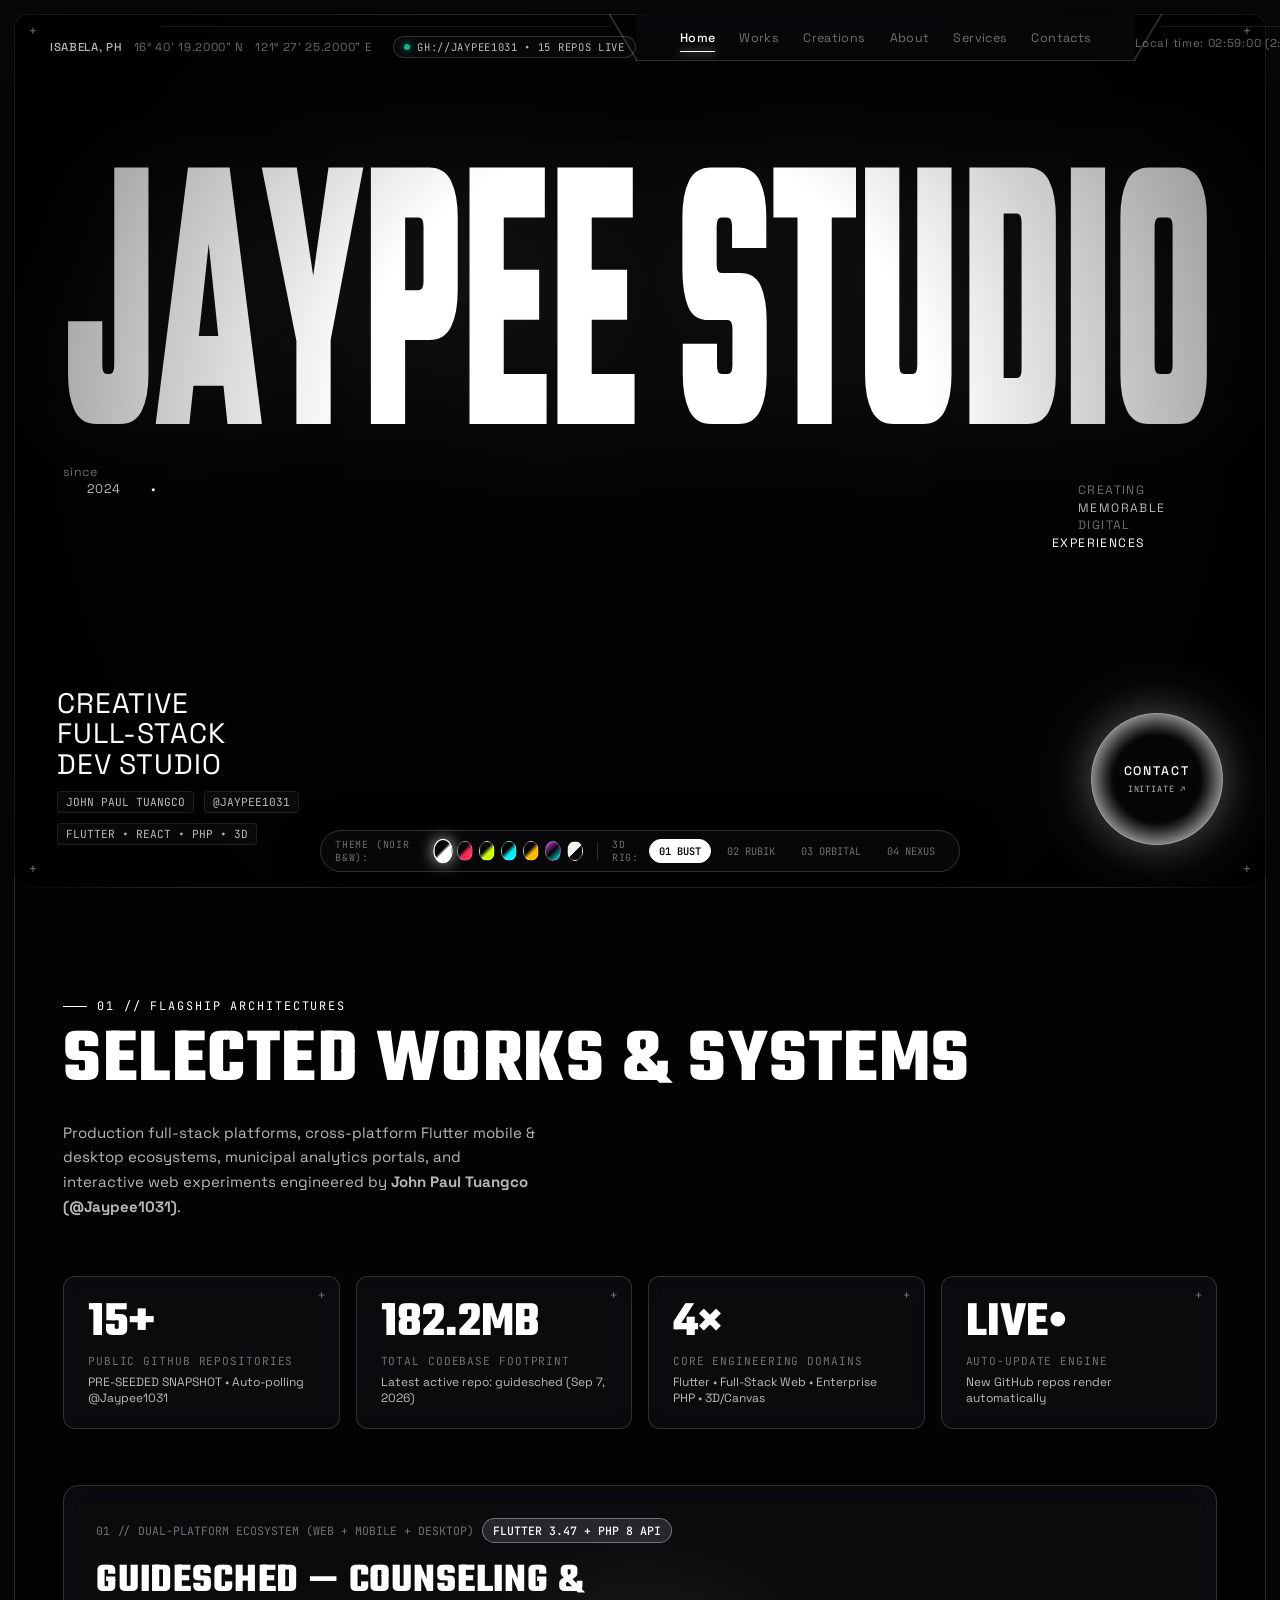
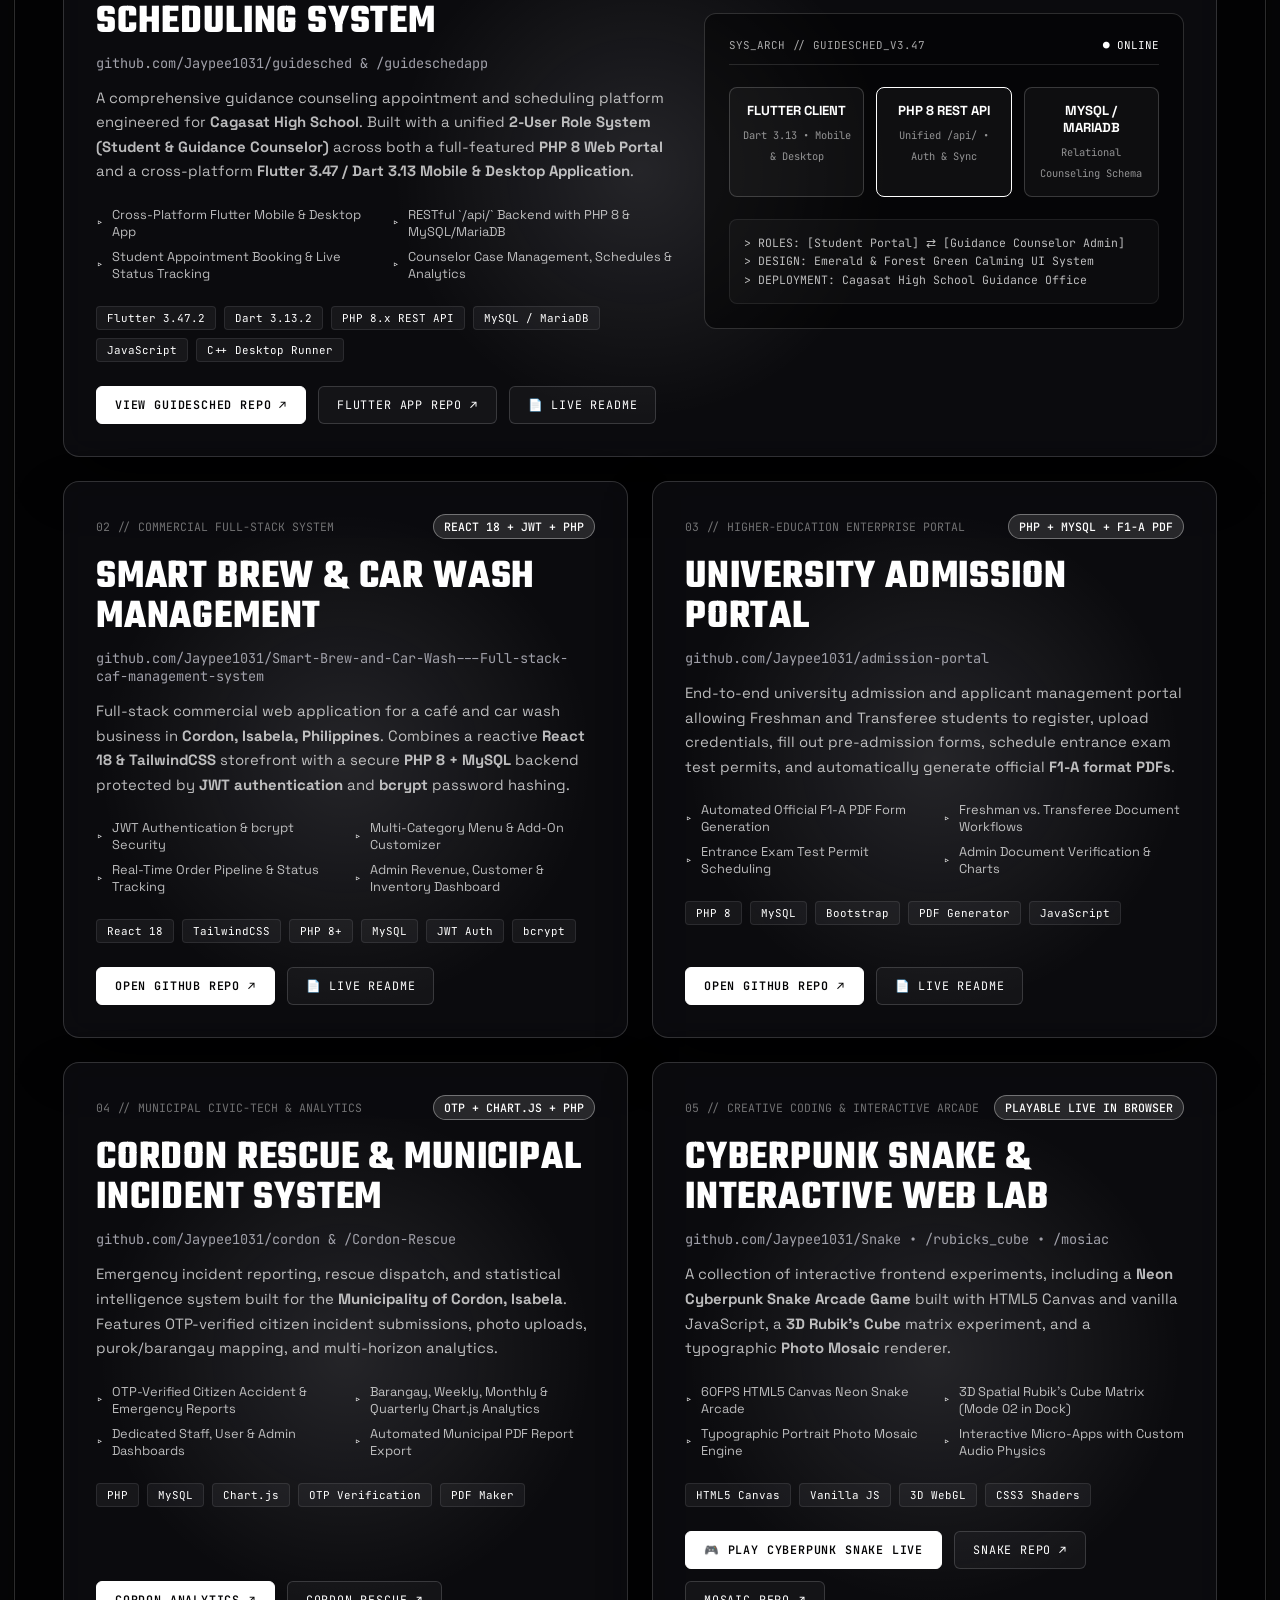
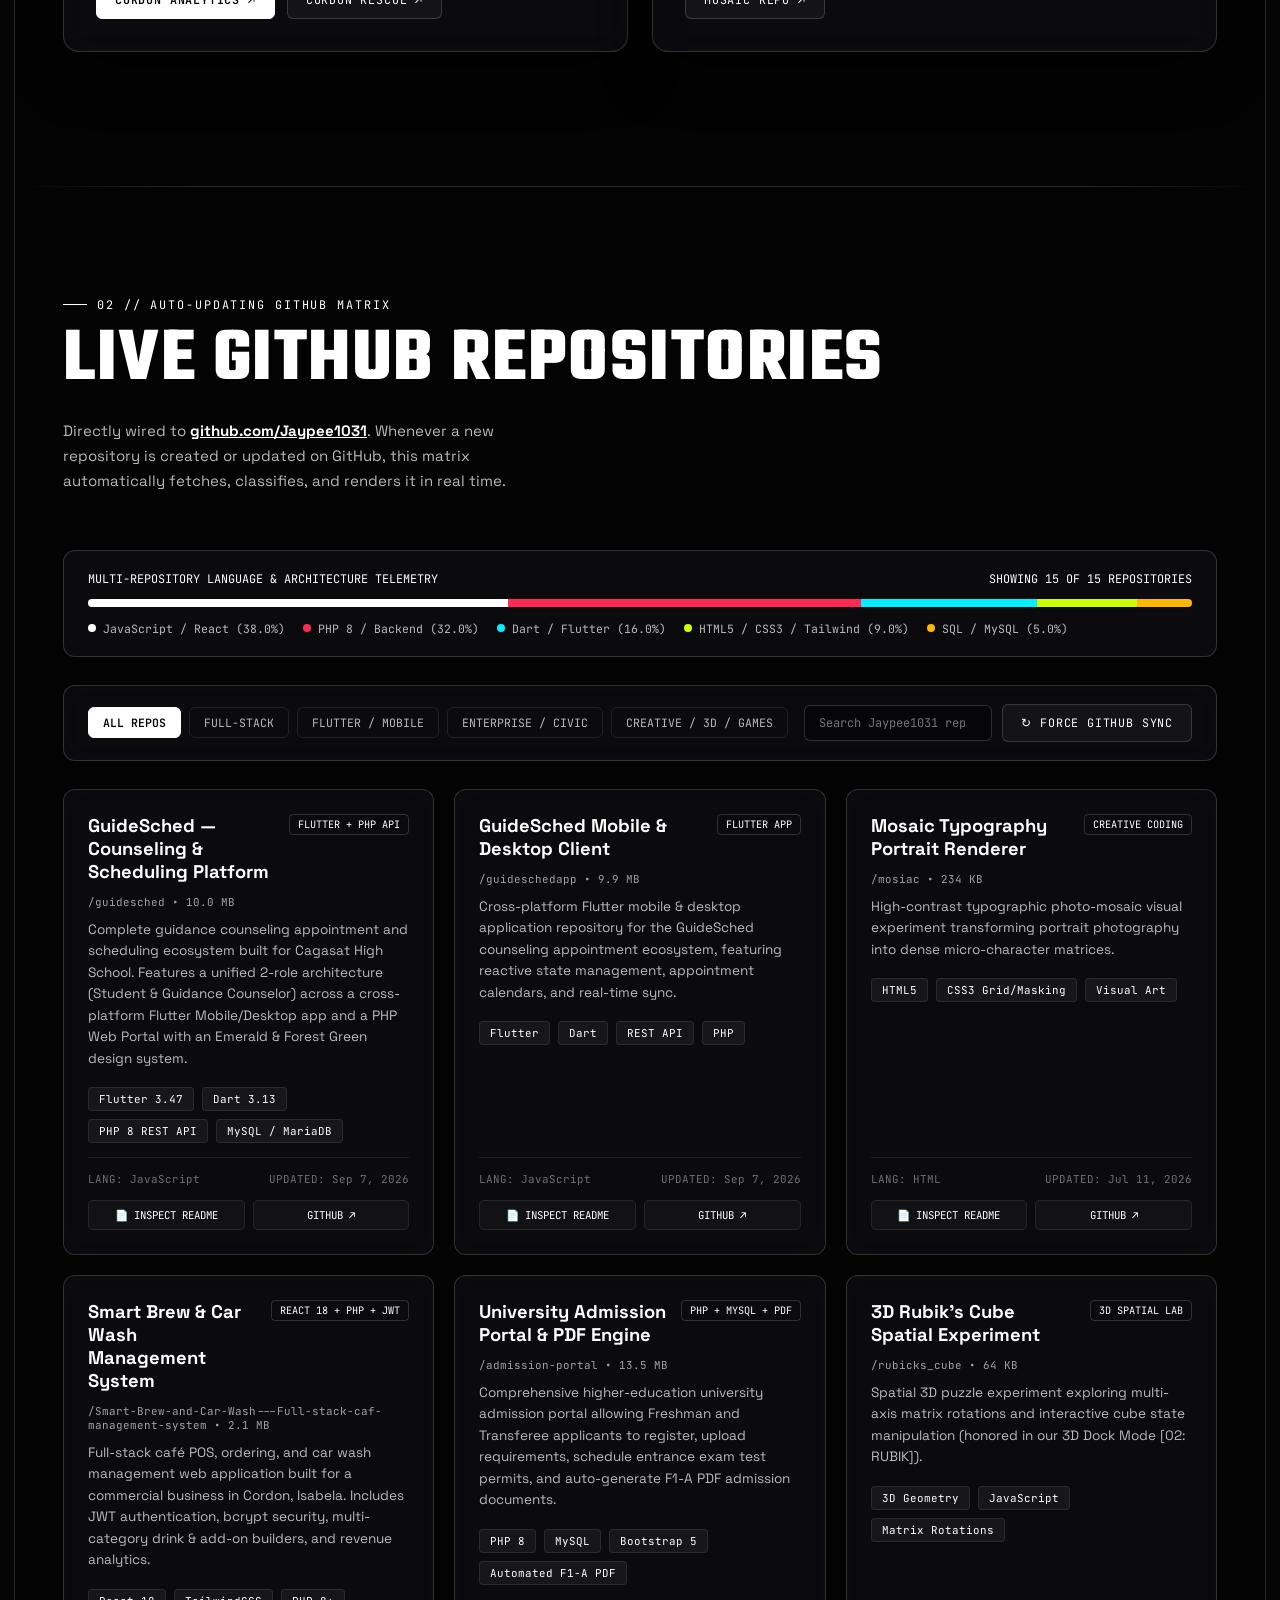
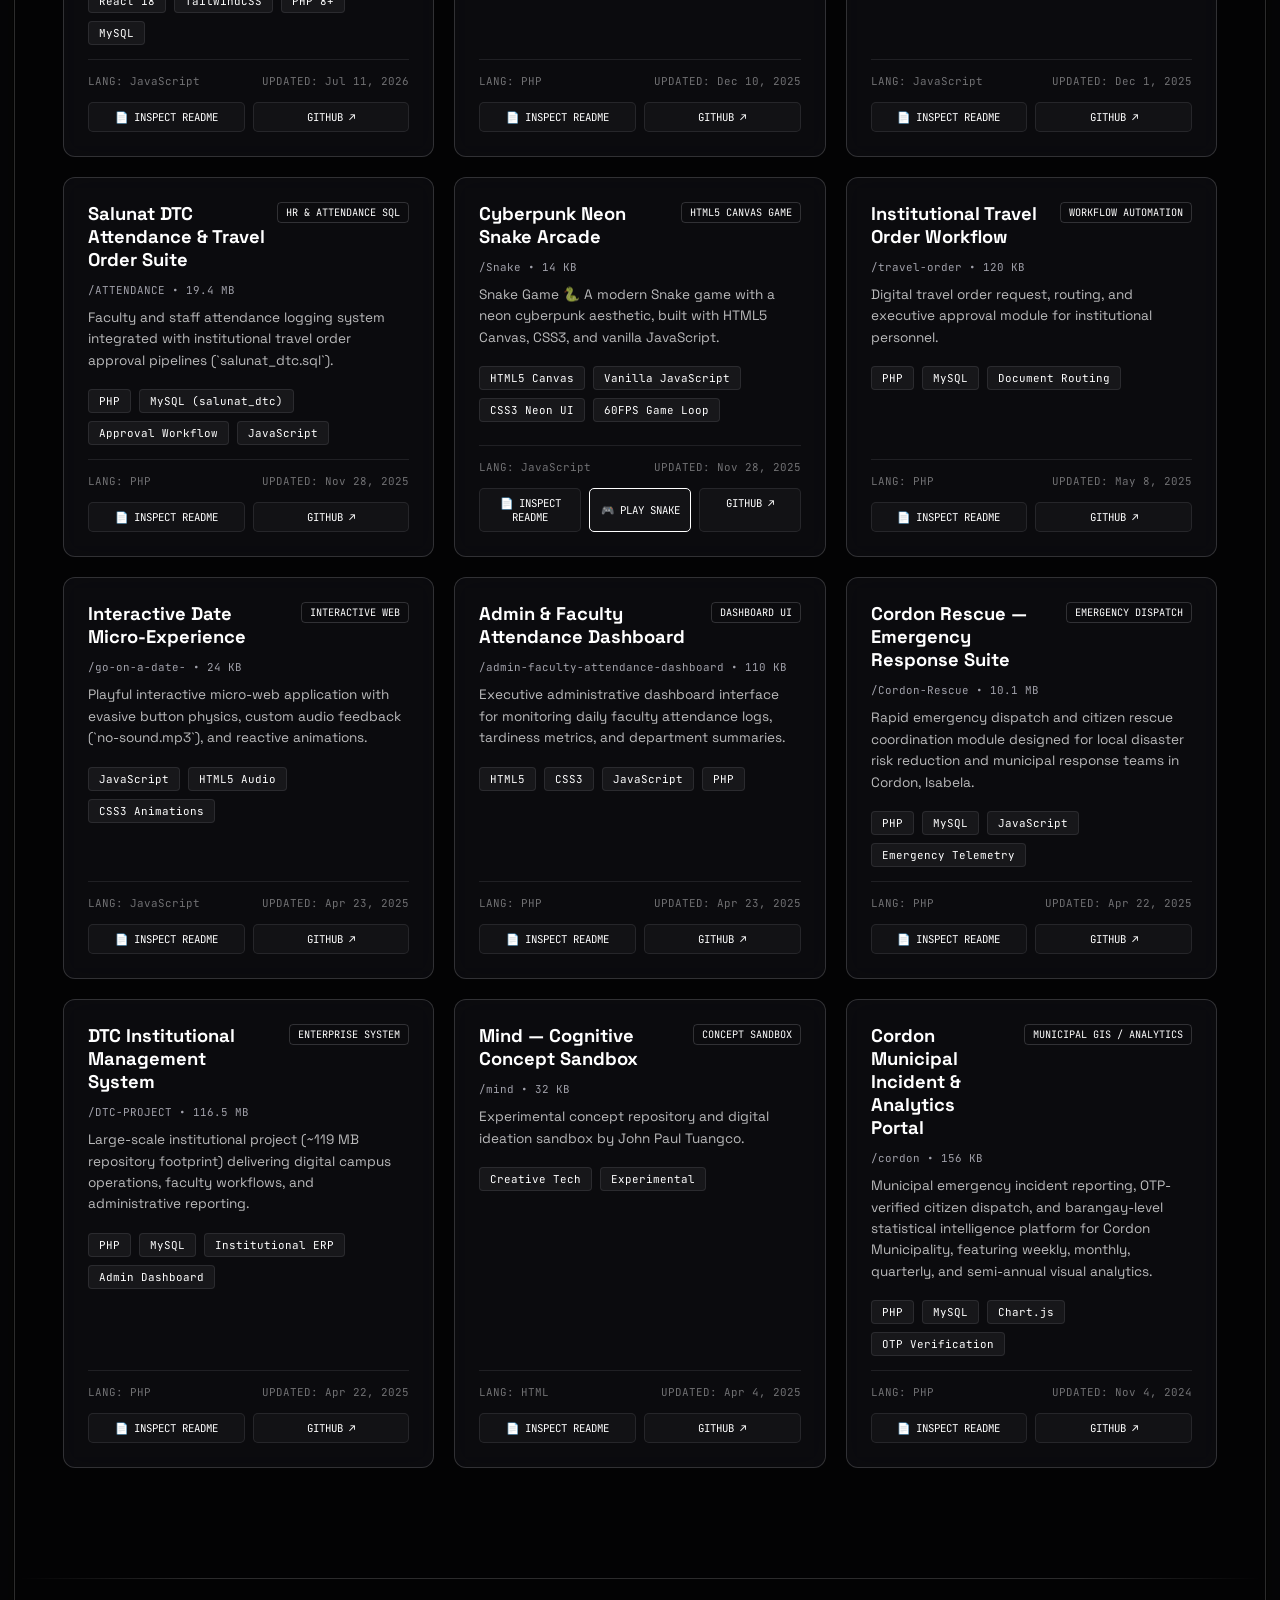
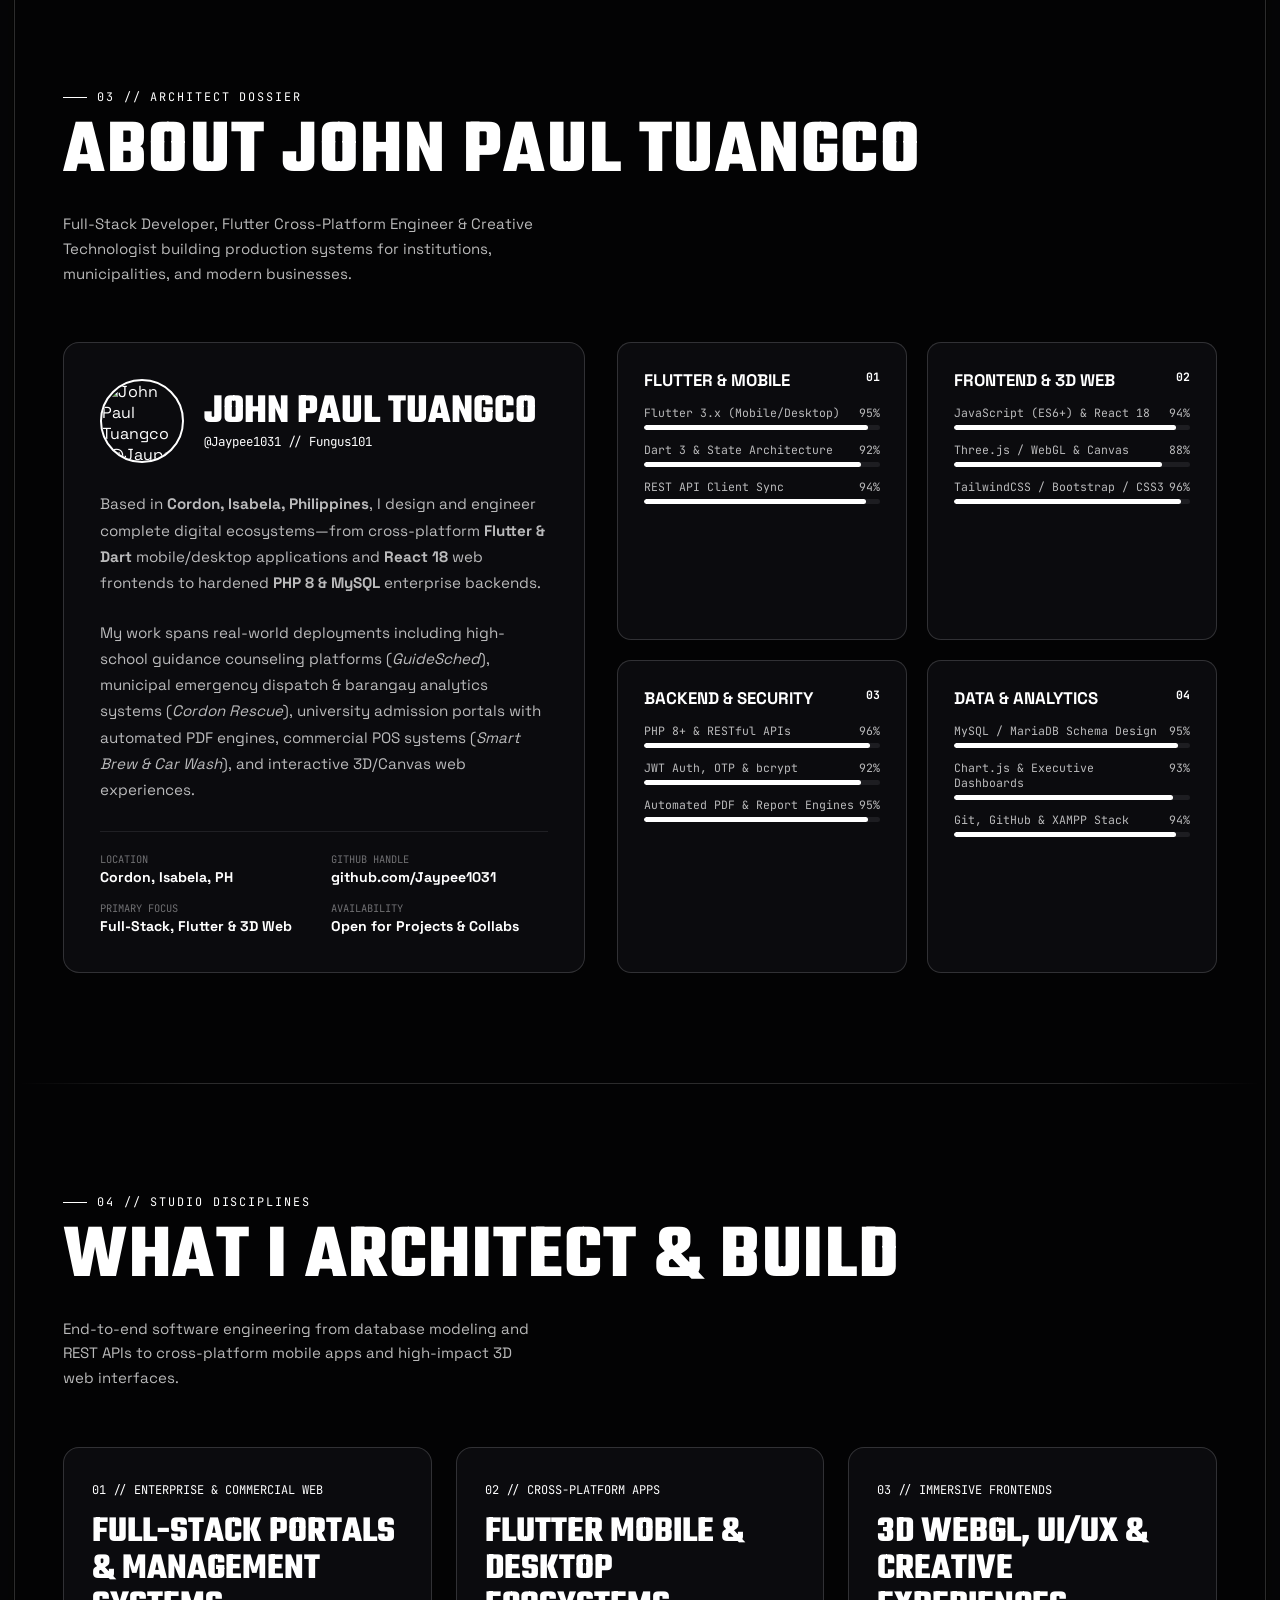
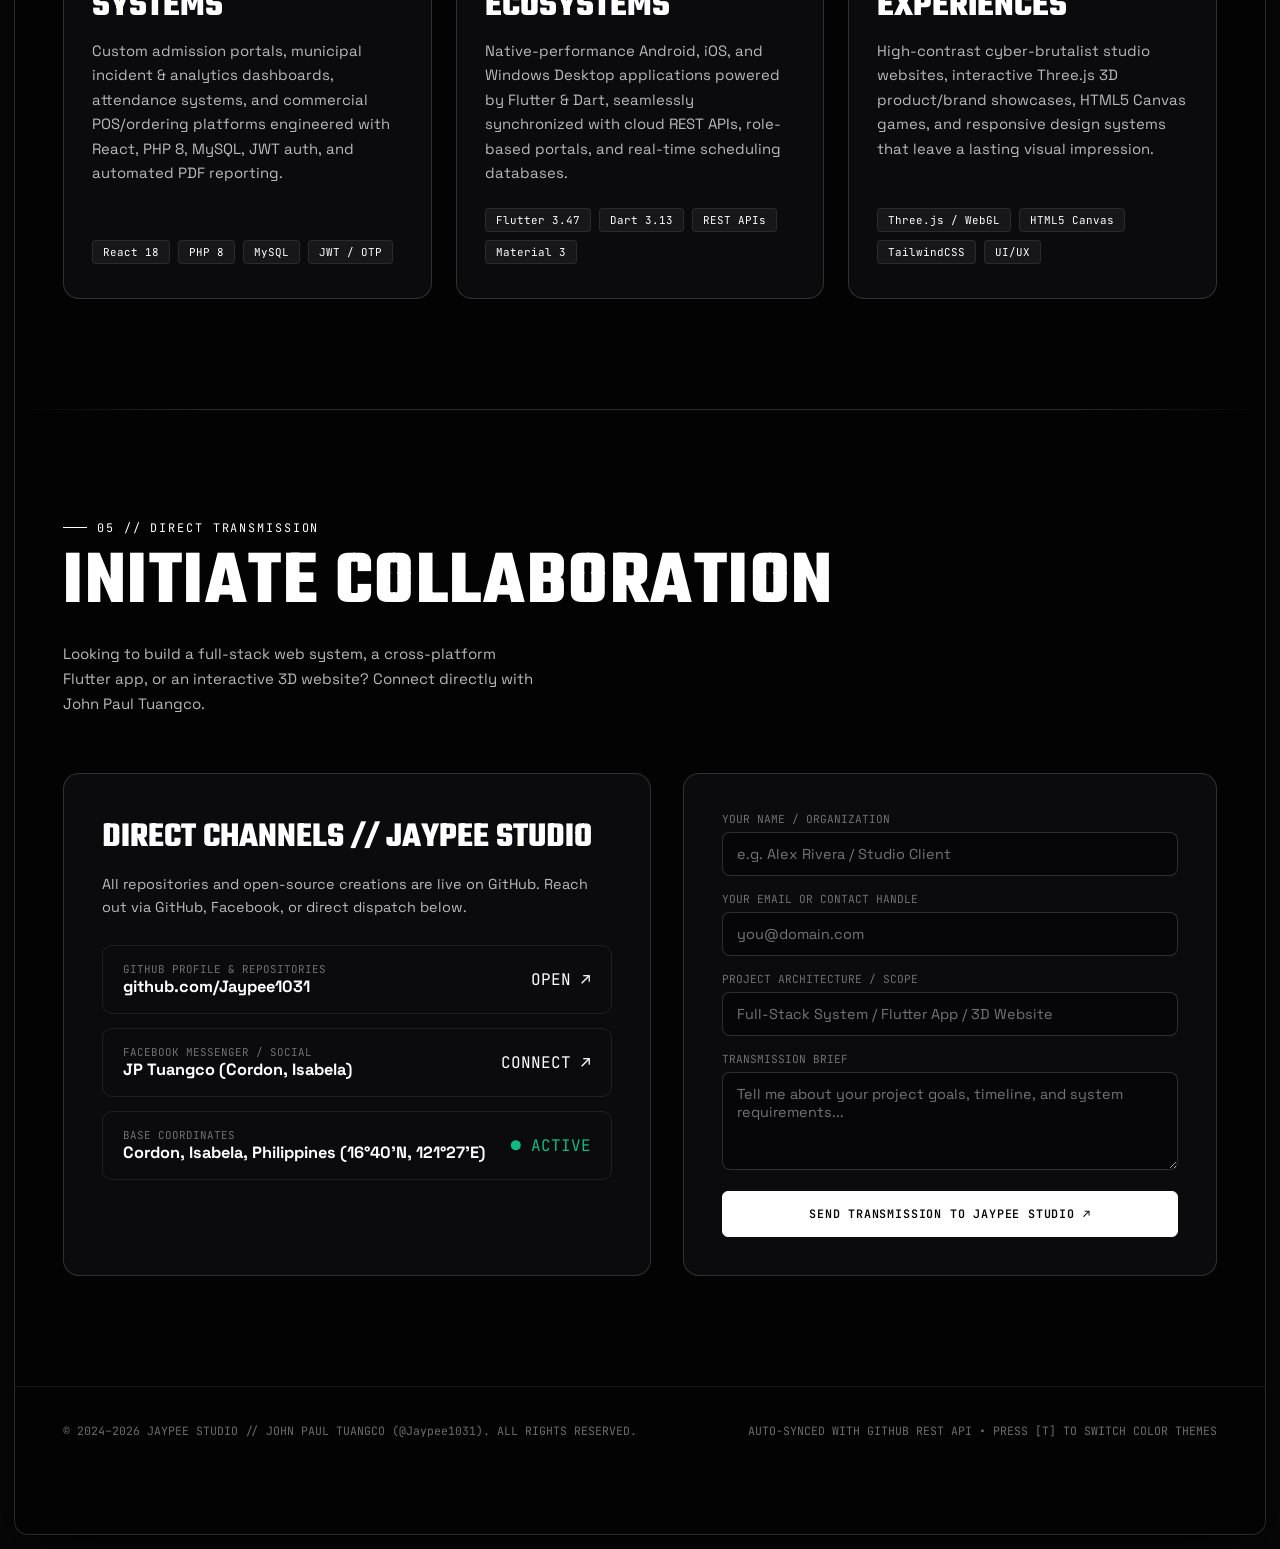
==== index.html @ e3b85503 "Initial commit / sync: Jaypee-3D-Portfolio-Studio by John Paul Tuangco (@Jaypee1031)" ====
<!DOCTYPE html>
<html lang="en" data-theme="noir">
<head>
  <meta charset="UTF-8" />
  <meta name="viewport" content="width=device-width, initial-scale=1.0" />
  <title>JAYPEE STUDIO — John Paul Tuangco (@Jaypee1031) | 3D Full-Stack & Flutter Portfolio</title>
  <meta name="description" content="Interactive 3D Portfolio & Live GitHub Studio of John Paul Tuangco (@Jaypee1031) — Full-Stack Developer, Flutter Architect & Creative Technologist." />

  <!-- Google Fonts: Ultra-Condensed Monumental Display (Teko, Six Caps, Anton) + Technical Sans & Mono -->
  <link rel="preconnect" href="https://fonts.googleapis.com" />
  <link rel="preconnect" href="https://fonts.gstatic.com" crossorigin />
  <link href="https://fonts.googleapis.com/css2?family=Anton&family=JetBrains+Mono:wght@300;400;500;600&family=Six+Caps&family=Space+Grotesk:wght@300;400;500;600;700&family=Teko:wght@600;700&display=swap" rel="stylesheet" />

  <!-- Studio Stylesheet -->
  <link rel="stylesheet" href="css/style.css" />
</head>
<body>

  <!-- Fixed Corner Crosshairs (+) Matching Reference HUD Frame -->
  <div class="hud-cross tl">+</div>
  <div class="hud-cross tr">+</div>
  <div class="hud-cross bl">+</div>
  <div class="hud-cross br">+</div>

  <!-- Fixed 3D WebGL Scene Container (Sits at z-index: 5 — in front of giant hero display text, behind UI cards) -->
  <div id="webgl-container" aria-hidden="true"></div>
  <div class="atmosphere-overlay" aria-hidden="true"></div>

  <!-- Top Notched HUD Header Bar (1:1 Reference Geometry) -->
  <header class="hud-header">
    <div class="hud-top-bar">
      <!-- Top-Left Coordinates & GitHub Live Sync Indicator -->
      <div class="hud-telemetry-left">
        <span><strong class="loc-city">ISABELA, PH</strong> &nbsp; 16° 40' 19.2000" N &nbsp; 121° 27' 25.2000" E</span>
        <a href="https://github.com/Jaypee1031" target="_blank" rel="noopener" class="gh-live-pill" title="Connected to GitHub @Jaypee1031">
          <span class="pulse-dot"></span>
          <span id="gh-sync-status-text">GH://JAYPEE1031 • LIVE SYNC</span>
        </a>
      </div>

      <!-- Top-Center Trapezoidal Notched Navigation Cradle -->
      <nav class="hud-nav-cradle" aria-label="Primary Navigation">
        <div class="notch-top-line-left"></div>
        <div class="notch-wing-left"></div>
        <ul class="hud-nav-links">
          <li><a href="#home" class="active">Home</a></li>
          <li><a href="#works">Works</a></li>
          <li><a href="#creations">Creations</a></li>
          <li><a href="#about">About</a></li>
          <li><a href="#services">Services</a></li>
          <li><a href="#contacts">Contacts</a></li>
        </ul>
        <div class="notch-wing-right"></div>
        <div class="notch-top-line-right"></div>
      </nav>

      <!-- Top-Right Live Local Time Readout -->
      <div class="hud-telemetry-right">
        <span id="hud-live-clock">Local time: 14:45:00 (2:45 PM)</span>
      </div>
    </div>
  </header>

  <!-- Floating Bottom Theme & 3D Sculpture Control Dock -->
  <aside class="studio-control-dock" aria-label="Theme and 3D Scene Controls">
    <div class="dock-group">
      <span class="dock-label">THEME (<span id="active-theme-label">NOIR B&amp;W</span>):</span>
      <button type="button" class="theme-swatch active" data-set-theme="noir" title="Noir Monochrome (Black & White Reference)"></button>
      <button type="button" class="theme-swatch" data-set-theme="crimson" title="Cyber Crimson (Black & White + Electric Red)"></button>
      <button type="button" class="theme-swatch" data-set-theme="acid" title="Acid Volt (Black & White + Cyber Lime)"></button>
      <button type="button" class="theme-swatch" data-set-theme="cobalt" title="Quantum Cobalt (Black & White + Cyan)"></button>
      <button type="button" class="theme-swatch" data-set-theme="gold" title="Solar Gold (Black & White + Liquid Gold)"></button>
      <button type="button" class="theme-swatch" data-set-theme="prism" title="Cyber Prism (Magenta + Cyan Synth)"></button>
      <button type="button" class="theme-swatch" data-set-theme="ivory" title="Stark Ivory (Daylight White & Black)"></button>
    </div>
    <div class="dock-divider"></div>
    <div class="dock-group">
      <span class="dock-label">3D RIG:</span>
      <button type="button" class="model-btn active" data-3d-mode="bust">01 BUST</button>
      <button type="button" class="model-btn" data-3d-mode="rubik">02 RUBIK</button>
      <button type="button" class="model-btn" data-3d-mode="orbital">03 ORBITAL</button>
      <button type="button" class="model-btn" data-3d-mode="nexus">04 NEXUS</button>
    </div>
  </aside>

  <!-- Outer Framed Studio Shell -->
  <div class="studio-shell">
    <main class="hud-frame">

      <!-- ====================================================================
           SECTION 01 // HERO ("JAYPEE STUDIO" — EXACT REFERENCE ARCHITECTURE)
           ==================================================================== -->
      <section id="home" class="hero-section">
        <!-- Top Monumental Ultra-Condensed Block Typography (Sits at z-index: 1 behind the 3D Bust) -->
        <div>
          <div class="hero-monument-wrap">
            <svg class="hero-monument-svg" viewBox="0 0 1600 400" preserveAspectRatio="none" role="img" aria-label="JAYPEE STUDIO">
              <text
                x="800"
                y="368"
                text-anchor="middle"
                font-size="455"
                textLength="1575"
                lengthAdjust="spacingAndGlyphs"
              >JAYPEE STUDIO</text>
            </svg>
          </div>

          <!-- Left "since 2024 •" & Right Staggered "CREATING MEMORABLE DIGITAL EXPERIENCES" -->
          <div class="hero-title-meta-row">
            <div class="hero-since-block">
              <div>since</div>
              <div>
                <span class="year-indent">2024</span>
                <span class="dot-marker">•</span>
              </div>
            </div>

            <div class="hero-staggered-tagline">
              <span class="line-1">CREATING</span>
              <span class="line-2">MEMORABLE</span>
              <span class="line-3">DIGITAL</span>
              <span class="line-4">EXPERIENCES</span>
            </div>
          </div>
        </div>

        <!-- Center Interactive 3D Drag/Orbit Zone over the Sculpted Cyber-Bust -->
        <div id="hero-3d-stage" class="hero-3d-stage-zone" title="Drag to rotate 3D sculpture • Press T to switch color themes">
          <span class="stage-hint-pill">DRAG TO ORBIT 3D SCULPTURE • PRESS [T] FOR COLOR THEMES</span>
        </div>

        <!-- Bottom Left Role Typography & Bottom Right Glowing Spherical "CONTACT" Orb -->
        <div class="hero-bottom-bar">
          <div class="hero-bottom-left">
            <h1 class="hero-role-stack">
              CREATIVE<br />
              <span class="accent-word">FULL-STACK</span><br />
              DEV STUDIO
            </h1>
            <div class="hero-sub-identity">
              <span class="identity-tag">JOHN PAUL TUANGCO</span>
              <span class="identity-tag">@JAYPEE1031</span>
              <span class="identity-tag">FLUTTER • REACT • PHP • 3D</span>
            </div>
          </div>

          <div class="orb-cta-wrap">
            <a href="#contacts" id="hero-orb-cta" class="orb-cta-btn">
              <span>CONTACT</span>
              <span class="orb-cta-sub">INITIATE ↗</span>
            </a>
          </div>
        </div>
      </section>

      <!-- ====================================================================
           FOREGROUND CONTENT LAYER (z-index: 20)
           ==================================================================== -->
      <div class="content-layer">
        <div class="section-divider"></div>

        <!-- ==================================================================
             SECTION 02 // FEATURED WORKS & ARCHITECTURAL CREATIONS
             ================================================================== -->
        <section id="works" class="studio-section">
          <div class="section-header">
            <div>
              <div class="section-index">01 // FLAGSHIP ARCHITECTURES</div>
              <h2 class="section-title">SELECTED WORKS &amp; SYSTEMS</h2>
            </div>
            <p class="section-desc">
              Production full-stack platforms, cross-platform Flutter mobile &amp; desktop ecosystems, municipal analytics portals, and interactive web experiments engineered by <strong>John Paul Tuangco (@Jaypee1031)</strong>.
            </p>
          </div>

          <!-- Live GitHub Telemetry Counters -->
          <div class="telemetry-strip">
            <div class="telemetry-card">
              <div class="telemetry-value" id="stat-repo-count">15<span>+</span></div>
              <div class="telemetry-label">Public GitHub Repositories</div>
              <div class="telemetry-sub" id="stat-sync-source">Connected to github.com/Jaypee1031</div>
            </div>
            <div class="telemetry-card">
              <div class="telemetry-value" id="stat-total-volume">186.6<span>MB</span></div>
              <div class="telemetry-label">Total Codebase Footprint</div>
              <div class="telemetry-sub" id="stat-latest-push">Auto-synced with latest commits</div>
            </div>
            <div class="telemetry-card">
              <div class="telemetry-value">4<span>×</span></div>
              <div class="telemetry-label">Core Engineering Domains</div>
              <div class="telemetry-sub">Flutter • Full-Stack Web • Enterprise PHP • 3D/Canvas</div>
            </div>
            <div class="telemetry-card">
              <div class="telemetry-value">LIVE<span>•</span></div>
              <div class="telemetry-label">Auto-Update Engine</div>
              <div class="telemetry-sub">New GitHub repos render automatically</div>
            </div>
          </div>

          <!-- Flagship Featured Creations Grid -->
          <div class="featured-grid">

            <!-- 1. FLAGSHIP: GuideSched (Flutter + PHP + MySQL Ecosystem) -->
            <article class="creation-card flagship">
              <div>
                <div class="creation-top-meta">
                  <span>01 // DUAL-PLATFORM ECOSYSTEM (WEB + MOBILE + DESKTOP)</span>
                  <span class="creation-badge">FLUTTER 3.47 + PHP 8 API</span>
                </div>
                <h3 class="creation-title">GUIDESCHED — COUNSELING &amp; SCHEDULING SYSTEM</h3>
                <div class="creation-subtitle">github.com/Jaypee1031/guidesched &amp; /guideschedapp</div>
                <p class="creation-desc">
                  A comprehensive guidance counseling appointment and scheduling platform engineered for <strong>Cagasat High School</strong>. Built with a unified <strong>2-User Role System (Student &amp; Guidance Counselor)</strong> across both a full-featured <strong>PHP 8 Web Portal</strong> and a cross-platform <strong>Flutter 3.47 / Dart 3.13 Mobile &amp; Desktop Application</strong>.
                </p>
                <ul class="creation-highlights">
                  <li>Cross-Platform Flutter Mobile &amp; Desktop App</li>
                  <li>RESTful `/api/` Backend with PHP 8 &amp; MySQL/MariaDB</li>
                  <li>Student Appointment Booking &amp; Live Status Tracking</li>
                  <li>Counselor Case Management, Schedules &amp; Analytics</li>
                </ul>
                <div class="tech-stack-row">
                  <span class="tech-pill">Flutter 3.47.2</span>
                  <span class="tech-pill">Dart 3.13.2</span>
                  <span class="tech-pill">PHP 8.x REST API</span>
                  <span class="tech-pill">MySQL / MariaDB</span>
                  <span class="tech-pill">JavaScript</span>
                  <span class="tech-pill">C++ Desktop Runner</span>
                </div>
                <div class="creation-actions">
                  <a href="https://github.com/Jaypee1031/guidesched" target="_blank" rel="noopener" class="btn-hud primary">VIEW GUIDESCHED REPO ↗</a>
                  <a href="https://github.com/Jaypee1031/guideschedapp" target="_blank" rel="noopener" class="btn-hud">FLUTTER APP REPO ↗</a>
                  <button type="button" class="btn-hud" data-inspect-repo="guidesched">📄 LIVE README</button>
                </div>
              </div>

              <!-- Interactive Visual Architecture Blueprint -->
              <div class="creation-visual-preview">
                <div class="arch-terminal-header">
                  <span>SYS_ARCH // GUIDESCHED_V3.47</span>
                  <span style="color:var(--accent-primary);">● ONLINE</span>
                </div>
                <div class="arch-diagram-nodes">
                  <div class="arch-node">
                    <strong>FLUTTER CLIENT</strong>
                    <span>Dart 3.13 • Mobile &amp; Desktop</span>
                  </div>
                  <div class="arch-node" style="border-color:var(--accent-primary);">
                    <strong>PHP 8 REST API</strong>
                    <span>Unified /api/ • Auth &amp; Sync</span>
                  </div>
                  <div class="arch-node">
                    <strong>MYSQL / MARIADB</strong>
                    <span>Relational Counseling Schema</span>
                  </div>
                </div>
                <div style="font-family:'JetBrains Mono',monospace;font-size:0.72rem;line-height:1.6;color:rgba(255,255,255,0.72);background:rgba(255,255,255,0.03);padding:14px;border-radius:8px;border:1px solid rgba(255,255,255,0.08);">
                  <div>&gt; ROLES: [Student Portal] ⇄ [Guidance Counselor Admin]</div>
                  <div>&gt; DESIGN: Emerald &amp; Forest Green Calming UI System</div>
                  <div>&gt; DEPLOYMENT: Cagasat High School Guidance Office</div>
                </div>
              </div>
            </article>

            <!-- 2. Smart Brew & Car Wash (React 18 + Tailwind + PHP + JWT) -->
            <article class="creation-card">
              <div>
                <div class="creation-top-meta">
                  <span>02 // COMMERCIAL FULL-STACK SYSTEM</span>
                  <span class="creation-badge">REACT 18 + JWT + PHP</span>
                </div>
                <h3 class="creation-title">SMART BREW &amp; CAR WASH MANAGEMENT</h3>
                <div class="creation-subtitle">github.com/Jaypee1031/Smart-Brew-and-Car-Wash---Full-stack-caf-management-system</div>
                <p class="creation-desc">
                  Full-stack commercial web application for a café and car wash business in <strong>Cordon, Isabela, Philippines</strong>. Combines a reactive <strong>React 18 &amp; TailwindCSS</strong> storefront with a secure <strong>PHP 8 + MySQL</strong> backend protected by <strong>JWT authentication</strong> and <strong>bcrypt</strong> password hashing.
                </p>
                <ul class="creation-highlights">
                  <li>JWT Authentication &amp; bcrypt Security</li>
                  <li>Multi-Category Menu &amp; Add-On Customizer</li>
                  <li>Real-Time Order Pipeline &amp; Status Tracking</li>
                  <li>Admin Revenue, Customer &amp; Inventory Dashboard</li>
                </ul>
                <div class="tech-stack-row">
                  <span class="tech-pill">React 18</span>
                  <span class="tech-pill">TailwindCSS</span>
                  <span class="tech-pill">PHP 8+</span>
                  <span class="tech-pill">MySQL</span>
                  <span class="tech-pill">JWT Auth</span>
                  <span class="tech-pill">bcrypt</span>
                </div>
              </div>
              <div class="creation-actions">
                <a href="https://github.com/Jaypee1031/Smart-Brew-and-Car-Wash---Full-stack-caf-management-system" target="_blank" rel="noopener" class="btn-hud primary">OPEN GITHUB REPO ↗</a>
                <button type="button" class="btn-hud" data-inspect-repo="Smart-Brew-and-Car-Wash---Full-stack-caf-management-system">📄 LIVE README</button>
              </div>
            </article>

            <!-- 3. University Admission Portal (PHP + MySQL + Automated PDF) -->
            <article class="creation-card">
              <div>
                <div class="creation-top-meta">
                  <span>03 // HIGHER-EDUCATION ENTERPRISE PORTAL</span>
                  <span class="creation-badge">PHP + MYSQL + F1-A PDF</span>
                </div>
                <h3 class="creation-title">UNIVERSITY ADMISSION PORTAL</h3>
                <div class="creation-subtitle">github.com/Jaypee1031/admission-portal</div>
                <p class="creation-desc">
                  End-to-end university admission and applicant management portal allowing Freshman and Transferee students to register, upload credentials, fill out pre-admission forms, schedule entrance exam test permits, and automatically generate official <strong>F1-A format PDFs</strong>.
                </p>
                <ul class="creation-highlights">
                  <li>Automated Official F1-A PDF Form Generation</li>
                  <li>Freshman vs. Transferee Document Workflows</li>
                  <li>Entrance Exam Test Permit Scheduling</li>
                  <li>Admin Document Verification &amp; Charts</li>
                </ul>
                <div class="tech-stack-row">
                  <span class="tech-pill">PHP 8</span>
                  <span class="tech-pill">MySQL</span>
                  <span class="tech-pill">Bootstrap</span>
                  <span class="tech-pill">PDF Generator</span>
                  <span class="tech-pill">JavaScript</span>
                </div>
              </div>
              <div class="creation-actions">
                <a href="https://github.com/Jaypee1031/admission-portal" target="_blank" rel="noopener" class="btn-hud primary">OPEN GITHUB REPO ↗</a>
                <button type="button" class="btn-hud" data-inspect-repo="admission-portal">📄 LIVE README</button>
              </div>
            </article>

            <!-- 4. Cordon Municipal Incident & Rescue Analytics Platform -->
            <article class="creation-card">
              <div>
                <div class="creation-top-meta">
                  <span>04 // MUNICIPAL CIVIC-TECH &amp; ANALYTICS</span>
                  <span class="creation-badge">OTP + CHART.JS + PHP</span>
                </div>
                <h3 class="creation-title">CORDON RESCUE &amp; MUNICIPAL INCIDENT SYSTEM</h3>
                <div class="creation-subtitle">github.com/Jaypee1031/cordon &amp; /Cordon-Rescue</div>
                <p class="creation-desc">
                  Emergency incident reporting, rescue dispatch, and statistical intelligence system built for the <strong>Municipality of Cordon, Isabela</strong>. Features OTP-verified citizen incident submissions, photo uploads, purok/barangay mapping, and multi-horizon analytics.
                </p>
                <ul class="creation-highlights">
                  <li>OTP-Verified Citizen Accident &amp; Emergency Reports</li>
                  <li>Barangay, Weekly, Monthly &amp; Quarterly Chart.js Analytics</li>
                  <li>Dedicated Staff, User &amp; Admin Dashboards</li>
                  <li>Automated Municipal PDF Report Export</li>
                </ul>
                <div class="tech-stack-row">
                  <span class="tech-pill">PHP</span>
                  <span class="tech-pill">MySQL</span>
                  <span class="tech-pill">Chart.js</span>
                  <span class="tech-pill">OTP Verification</span>
                  <span class="tech-pill">PDF Maker</span>
                </div>
              </div>
              <div class="creation-actions">
                <a href="https://github.com/Jaypee1031/cordon" target="_blank" rel="noopener" class="btn-hud primary">CORDON ANALYTICS ↗</a>
                <a href="https://github.com/Jaypee1031/Cordon-Rescue" target="_blank" rel="noopener" class="btn-hud">CORDON RESCUE ↗</a>
              </div>
            </article>

            <!-- 5. Cyberpunk Neon Snake & Interactive 3D / Canvas Lab -->
            <article class="creation-card">
              <div>
                <div class="creation-top-meta">
                  <span>05 // CREATIVE CODING &amp; INTERACTIVE ARCADE</span>
                  <span class="creation-badge">PLAYABLE LIVE IN BROWSER</span>
                </div>
                <h3 class="creation-title">CYBERPUNK SNAKE &amp; INTERACTIVE WEB LAB</h3>
                <div class="creation-subtitle">github.com/Jaypee1031/Snake • /rubicks_cube • /mosiac</div>
                <p class="creation-desc">
                  A collection of interactive frontend experiments, including a <strong>Neon Cyberpunk Snake Arcade Game</strong> built with HTML5 Canvas and vanilla JavaScript, a <strong>3D Rubik’s Cube</strong> matrix experiment, and a typographic <strong>Photo Mosaic</strong> renderer.
                </p>
                <ul class="creation-highlights">
                  <li>60FPS HTML5 Canvas Neon Snake Arcade</li>
                  <li>3D Spatial Rubik’s Cube Matrix (Mode 02 in Dock)</li>
                  <li>Typographic Portrait Photo Mosaic Engine</li>
                  <li>Interactive Micro-Apps with Custom Audio Physics</li>
                </ul>
                <div class="tech-stack-row">
                  <span class="tech-pill">HTML5 Canvas</span>
                  <span class="tech-pill">Vanilla JS</span>
                  <span class="tech-pill">3D WebGL</span>
                  <span class="tech-pill">CSS3 Shaders</span>
                </div>
              </div>
              <div class="creation-actions">
                <button type="button" class="btn-hud primary" data-open-snake="true">🎮 PLAY CYBERPUNK SNAKE LIVE</button>
                <a href="https://github.com/Jaypee1031/Snake" target="_blank" rel="noopener" class="btn-hud">SNAKE REPO ↗</a>
                <a href="https://github.com/Jaypee1031/mosiac" target="_blank" rel="noopener" class="btn-hud">MOSAIC REPO ↗</a>
              </div>
            </article>

          </div>

          <!-- Dynamic Container for Brand-New Repos Pushed to GitHub in the Future -->
          <div id="dynamic-new-creations" class="featured-grid" style="margin-top:24px;"></div>
        </section>

        <div class="section-divider"></div>

        <!-- ==================================================================
             SECTION 03 // LIVE GITHUB AUTO-SYNC MATRIX (ALL REPOSITORIES)
             ================================================================== -->
        <section id="creations" class="studio-section">
          <div class="section-header">
            <div>
              <div class="section-index">02 // AUTO-UPDATING GITHUB MATRIX</div>
              <h2 class="section-title">LIVE GITHUB REPOSITORIES</h2>
            </div>
            <p class="section-desc">
              Directly wired to <strong><a href="https://github.com/Jaypee1031" target="_blank" rel="noopener" style="color:var(--accent-primary);">github.com/Jaypee1031</a></strong>. Whenever a new repository is created or updated on GitHub, this matrix automatically fetches, classifies, and renders it in real time.
            </p>
          </div>

          <!-- Language Distribution Bar -->
          <div class="lang-distribution-box">
            <div style="display:flex;justify-content:space-between;align-items:center;font-family:'JetBrains Mono',monospace;font-size:0.74rem;">
              <span>MULTI-REPOSITORY LANGUAGE &amp; ARCHITECTURE TELEMETRY</span>
              <span id="repo-visible-count" style="color:var(--accent-primary);">LOADING REPOSITORIES...</span>
            </div>
            <div id="lang-bar-track" class="lang-bar-track"></div>
            <div id="lang-legend" class="lang-legend"></div>
          </div>

          <!-- Filter Tabs, Live Search & Force Sync Controls -->
          <div class="gh-control-bar">
            <div class="gh-filter-tabs">
              <button type="button" class="gh-filter-btn active" data-gh-filter="all">ALL REPOS</button>
              <button type="button" class="gh-filter-btn" data-gh-filter="fullstack">FULL-STACK</button>
              <button type="button" class="gh-filter-btn" data-gh-filter="mobile">FLUTTER / MOBILE</button>
              <button type="button" class="gh-filter-btn" data-gh-filter="system">ENTERPRISE / CIVIC</button>
              <button type="button" class="gh-filter-btn" data-gh-filter="creative">CREATIVE / 3D / GAMES</button>
            </div>

            <div class="gh-search-wrap">
              <input
                type="search"
                id="gh-repo-search"
                class="gh-search-input"
                placeholder="Search Jaypee1031 repos by name, tech, or keyword..."
                aria-label="Search GitHub repositories"
              />
              <button type="button" id="btn-force-sync" class="btn-hud" style="white-space:nowrap;">
                ↻ FORCE GITHUB SYNC
              </button>
            </div>
          </div>

          <!-- Auto-Populated GitHub Repository Grid -->
          <div id="repo-auto-grid" class="repo-auto-grid"></div>
        </section>

        <div class="section-divider"></div>

        <!-- ==================================================================
             SECTION 04 // ABOUT JOHN PAUL TUANGCO & SKILL MATRIX
             ================================================================== -->
        <section id="about" class="studio-section">
          <div class="section-header">
            <div>
              <div class="section-index">03 // ARCHITECT DOSSIER</div>
              <h2 class="section-title">ABOUT JOHN PAUL TUANGCO</h2>
            </div>
            <p class="section-desc">
              Full-Stack Developer, Flutter Cross-Platform Engineer &amp; Creative Technologist building production systems for institutions, municipalities, and modern businesses.
            </p>
          </div>

          <div class="about-grid">
            <!-- Left: Architect Profile Card -->
            <div class="architect-dossier">
              <div class="dossier-header">
                <img
                  id="dossier-avatar-img"
                  src="https://avatars.githubusercontent.com/u/167046025?v=4"
                  alt="John Paul Tuangco (@Jaypee1031)"
                  class="dossier-avatar"
                />
                <div>
                  <h3 class="dossier-name">JOHN PAUL TUANGCO</h3>
                  <div class="dossier-handle">@Jaypee1031 // Fungus101</div>
                </div>
              </div>

              <p class="dossier-bio">
                Based in <strong>Cordon, Isabela, Philippines</strong>, I design and engineer complete digital ecosystems—from cross-platform <strong>Flutter &amp; Dart</strong> mobile/desktop applications and <strong>React 18</strong> web frontends to hardened <strong>PHP 8 &amp; MySQL</strong> enterprise backends.
              </p>
              <p class="dossier-bio" style="margin-bottom:28px;">
                My work spans real-world deployments including high-school guidance counseling platforms (<em>GuideSched</em>), municipal emergency dispatch &amp; barangay analytics systems (<em>Cordon Rescue</em>), university admission portals with automated PDF engines, commercial POS systems (<em>Smart Brew &amp; Car Wash</em>), and interactive 3D/Canvas web experiences.
              </p>

              <div class="dossier-kv-grid">
                <div class="kv-item">
                  <span>LOCATION</span>
                  <strong>Cordon, Isabela, PH</strong>
                </div>
                <div class="kv-item">
                  <span>GITHUB HANDLE</span>
                  <strong>github.com/Jaypee1031</strong>
                </div>
                <div class="kv-item">
                  <span>PRIMARY FOCUS</span>
                  <strong>Full-Stack, Flutter &amp; 3D Web</strong>
                </div>
                <div class="kv-item">
                  <span>AVAILABILITY</span>
                  <strong style="color:var(--accent-primary);">Open for Projects &amp; Collabs</strong>
                </div>
              </div>
            </div>

            <!-- Right: 4-Domain Technical Capability Matrix -->
            <div class="skills-matrix-grid">
              <div class="skill-domain-card">
                <div class="skill-domain-title">
                  <h4>FLUTTER &amp; MOBILE</h4>
                  <span>01</span>
                </div>
                <div class="skill-bar-list">
                  <div class="skill-bar-item">
                    <div class="skill-bar-top"><span>Flutter 3.x (Mobile/Desktop)</span><span>95%</span></div>
                    <div class="skill-bar-rail"><div class="skill-bar-fill" style="width:95%"></div></div>
                  </div>
                  <div class="skill-bar-item">
                    <div class="skill-bar-top"><span>Dart 3 &amp; State Architecture</span><span>92%</span></div>
                    <div class="skill-bar-rail"><div class="skill-bar-fill" style="width:92%"></div></div>
                  </div>
                  <div class="skill-bar-item">
                    <div class="skill-bar-top"><span>REST API Client Sync</span><span>94%</span></div>
                    <div class="skill-bar-rail"><div class="skill-bar-fill" style="width:94%"></div></div>
                  </div>
                </div>
              </div>

              <div class="skill-domain-card">
                <div class="skill-domain-title">
                  <h4>FRONTEND &amp; 3D WEB</h4>
                  <span>02</span>
                </div>
                <div class="skill-bar-list">
                  <div class="skill-bar-item">
                    <div class="skill-bar-top"><span>JavaScript (ES6+) &amp; React 18</span><span>94%</span></div>
                    <div class="skill-bar-rail"><div class="skill-bar-fill" style="width:94%"></div></div>
                  </div>
                  <div class="skill-bar-item">
                    <div class="skill-bar-top"><span>Three.js / WebGL &amp; Canvas</span><span>88%</span></div>
                    <div class="skill-bar-rail"><div class="skill-bar-fill" style="width:88%"></div></div>
                  </div>
                  <div class="skill-bar-item">
                    <div class="skill-bar-top"><span>TailwindCSS / Bootstrap / CSS3</span><span>96%</span></div>
                    <div class="skill-bar-rail"><div class="skill-bar-fill" style="width:96%"></div></div>
                  </div>
                </div>
              </div>

              <div class="skill-domain-card">
                <div class="skill-domain-title">
                  <h4>BACKEND &amp; SECURITY</h4>
                  <span>03</span>
                </div>
                <div class="skill-bar-list">
                  <div class="skill-bar-item">
                    <div class="skill-bar-top"><span>PHP 8+ &amp; RESTful APIs</span><span>96%</span></div>
                    <div class="skill-bar-rail"><div class="skill-bar-fill" style="width:96%"></div></div>
                  </div>
                  <div class="skill-bar-item">
                    <div class="skill-bar-top"><span>JWT Auth, OTP &amp; bcrypt</span><span>92%</span></div>
                    <div class="skill-bar-rail"><div class="skill-bar-fill" style="width:92%"></div></div>
                  </div>
                  <div class="skill-bar-item">
                    <div class="skill-bar-top"><span>Automated PDF &amp; Report Engines</span><span>95%</span></div>
                    <div class="skill-bar-rail"><div class="skill-bar-fill" style="width:95%"></div></div>
                  </div>
                </div>
              </div>

              <div class="skill-domain-card">
                <div class="skill-domain-title">
                  <h4>DATA &amp; ANALYTICS</h4>
                  <span>04</span>
                </div>
                <div class="skill-bar-list">
                  <div class="skill-bar-item">
                    <div class="skill-bar-top"><span>MySQL / MariaDB Schema Design</span><span>95%</span></div>
                    <div class="skill-bar-rail"><div class="skill-bar-fill" style="width:95%"></div></div>
                  </div>
                  <div class="skill-bar-item">
                    <div class="skill-bar-top"><span>Chart.js &amp; Executive Dashboards</span><span>93%</span></div>
                    <div class="skill-bar-rail"><div class="skill-bar-fill" style="width:93%"></div></div>
                  </div>
                  <div class="skill-bar-item">
                    <div class="skill-bar-top"><span>Git, GitHub &amp; XAMPP Stack</span><span>94%</span></div>
                    <div class="skill-bar-rail"><div class="skill-bar-fill" style="width:94%"></div></div>
                  </div>
                </div>
              </div>
            </div>
          </div>
        </section>

        <div class="section-divider"></div>

        <!-- ==================================================================
             SECTION 05 // STUDIO SERVICES & CAPABILITIES
             ================================================================== -->
        <section id="services" class="studio-section">
          <div class="section-header">
            <div>
              <div class="section-index">04 // STUDIO DISCIPLINES</div>
              <h2 class="section-title">WHAT I ARCHITECT &amp; BUILD</h2>
            </div>
            <p class="section-desc">
              End-to-end software engineering from database modeling and REST APIs to cross-platform mobile apps and high-impact 3D web interfaces.
            </p>
          </div>

          <div class="services-grid">
            <div class="service-card">
              <div>
                <div class="service-num">01 // ENTERPRISE &amp; COMMERCIAL WEB</div>
                <h3 class="service-title">FULL-STACK PORTALS &amp; MANAGEMENT SYSTEMS</h3>
                <p class="creation-desc">
                  Custom admission portals, municipal incident &amp; analytics dashboards, attendance systems, and commercial POS/ordering platforms engineered with React, PHP 8, MySQL, JWT auth, and automated PDF reporting.
                </p>
              </div>
              <div class="tech-stack-row" style="margin-bottom:0;">
                <span class="tech-pill">React 18</span>
                <span class="tech-pill">PHP 8</span>
                <span class="tech-pill">MySQL</span>
                <span class="tech-pill">JWT / OTP</span>
              </div>
            </div>

            <div class="service-card">
              <div>
                <div class="service-num">02 // CROSS-PLATFORM APPS</div>
                <h3 class="service-title">FLUTTER MOBILE &amp; DESKTOP ECOSYSTEMS</h3>
                <p class="creation-desc">
                  Native-performance Android, iOS, and Windows Desktop applications powered by Flutter &amp; Dart, seamlessly synchronized with cloud REST APIs, role-based portals, and real-time scheduling databases.
                </p>
              </div>
              <div class="tech-stack-row" style="margin-bottom:0;">
                <span class="tech-pill">Flutter 3.47</span>
                <span class="tech-pill">Dart 3.13</span>
                <span class="tech-pill">REST APIs</span>
                <span class="tech-pill">Material 3</span>
              </div>
            </div>

            <div class="service-card">
              <div>
                <div class="service-num">03 // IMMERSIVE FRONTENDS</div>
                <h3 class="service-title">3D WEBGL, UI/UX &amp; CREATIVE EXPERIENCES</h3>
                <p class="creation-desc">
                  High-contrast cyber-brutalist studio websites, interactive Three.js 3D product/brand showcases, HTML5 Canvas games, and responsive design systems that leave a lasting visual impression.
                </p>
              </div>
              <div class="tech-stack-row" style="margin-bottom:0;">
                <span class="tech-pill">Three.js / WebGL</span>
                <span class="tech-pill">HTML5 Canvas</span>
                <span class="tech-pill">TailwindCSS</span>
                <span class="tech-pill">UI/UX</span>
              </div>
            </div>
          </div>
        </section>

        <div class="section-divider"></div>

        <!-- ==================================================================
             SECTION 06 // INTERACTIVE CONTACT TERMINAL
             ================================================================== -->
        <section id="contacts" class="studio-section">
          <div class="section-header">
            <div>
              <div class="section-index">05 // DIRECT TRANSMISSION</div>
              <h2 class="section-title">INITIATE COLLABORATION</h2>
            </div>
            <p class="section-desc">
              Looking to build a full-stack web system, a cross-platform Flutter app, or an interactive 3D website? Connect directly with John Paul Tuangco.
            </p>
          </div>

          <div class="contact-grid">
            <div class="contact-panel">
              <h3 style="font-family:'Teko',sans-serif;font-size:2.2rem;text-transform:uppercase;margin-bottom:10px;">
                DIRECT CHANNELS // JAYPEE STUDIO
              </h3>
              <p style="font-size:0.9rem;color:var(--text-secondary);line-height:1.6;">
                All repositories and open-source creations are live on GitHub. Reach out via GitHub, Facebook, or direct dispatch below.
              </p>

              <div class="contact-channels">
                <a href="https://github.com/Jaypee1031" target="_blank" rel="noopener" class="channel-row">
                  <div>
                    <div style="font-family:'JetBrains Mono',monospace;font-size:0.68rem;color:var(--text-muted);">GITHUB PROFILE &amp; REPOSITORIES</div>
                    <strong style="font-size:1.02rem;">github.com/Jaypee1031</strong>
                  </div>
                  <span style="color:var(--accent-primary);font-family:'JetBrains Mono',monospace;">OPEN ↗</span>
                </a>

                <a href="https://www.facebook.com/search/top?q=jp%20tuangco" target="_blank" rel="noopener" class="channel-row">
                  <div>
                    <div style="font-family:'JetBrains Mono',monospace;font-size:0.68rem;color:var(--text-muted);">FACEBOOK MESSENGER / SOCIAL</div>
                    <strong style="font-size:1.02rem;">JP Tuangco (Cordon, Isabela)</strong>
                  </div>
                  <span style="color:var(--accent-primary);font-family:'JetBrains Mono',monospace;">CONNECT ↗</span>
                </a>

                <div class="channel-row">
                  <div>
                    <div style="font-family:'JetBrains Mono',monospace;font-size:0.68rem;color:var(--text-muted);">BASE COORDINATES</div>
                    <strong style="font-size:1.02rem;">Cordon, Isabela, Philippines (16°40'N, 121°27'E)</strong>
                  </div>
                  <span style="color:var(--status-online);font-family:'JetBrains Mono',monospace;">● ACTIVE</span>
                </div>
              </div>
            </div>

            <div class="contact-panel">
              <form id="studio-contact-form" class="contact-form">
                <div class="form-group">
                  <label for="cf-name">YOUR NAME / ORGANIZATION</label>
                  <input type="text" id="cf-name" class="form-control" placeholder="e.g. Alex Rivera / Studio Client" required />
                </div>
                <div class="form-group">
                  <label for="cf-email">YOUR EMAIL OR CONTACT HANDLE</label>
                  <input type="email" id="cf-email" class="form-control" placeholder="you@domain.com" required />
                </div>
                <div class="form-group">
                  <label for="cf-project">PROJECT ARCHITECTURE / SCOPE</label>
                  <input type="text" id="cf-project" class="form-control" placeholder="Full-Stack System / Flutter App / 3D Website" required />
                </div>
                <div class="form-group">
                  <label for="cf-message">TRANSMISSION BRIEF</label>
                  <textarea id="cf-message" rows="4" class="form-control" placeholder="Tell me about your project goals, timeline, and system requirements..." required></textarea>
                </div>
                <button type="submit" class="btn-hud primary" style="justify-content:center;padding:14px;">
                  SEND TRANSMISSION TO JAYPEE STUDIO ↗
                </button>
                <div id="contact-form-feedback" style="display:none;margin-top:8px;padding:12px;border:1px solid var(--accent-primary);border-radius:8px;font-family:'JetBrains Mono',monospace;font-size:0.74rem;color:var(--text-primary);"></div>
              </form>
            </div>
          </div>
        </section>

        <!-- Studio Footer -->
        <footer class="studio-footer">
          <div>© 2024–2026 JAYPEE STUDIO // JOHN PAUL TUANGCO (@Jaypee1031). ALL RIGHTS RESERVED.</div>
          <div>AUTO-SYNCED WITH GITHUB REST API • PRESS [T] TO SWITCH COLOR THEMES</div>
        </footer>
      </div>

    </main>
  </div>

  <!-- ======================================================================
       MODAL 01 // LIVE GITHUB README.MD INSPECTOR
       ====================================================================== -->
  <div id="readme-modal-backdrop" class="hud-modal-backdrop" role="dialog" aria-modal="true" aria-labelledby="readme-modal-title">
    <div class="hud-modal">
      <div class="hud-modal-header">
        <span id="readme-modal-title">README.MD // GITHUB INSPECTOR</span>
        <div style="display:flex;gap:10px;align-items:center;">
          <a id="readme-modal-gh-link" href="https://github.com/Jaypee1031" target="_blank" rel="noopener" class="hud-modal-close" style="text-decoration:none;">OPEN ON GITHUB ↗</a>
          <button type="button" class="hud-modal-close" data-close-modal="true">ESC / CLOSE ✕</button>
        </div>
      </div>
      <div id="readme-modal-body" class="hud-modal-body"></div>
    </div>
  </div>

  <!-- ======================================================================
       MODAL 02 // PLAYABLE CYBERPUNK NEON SNAKE ARCADE (Jaypee1031/Snake)
       ====================================================================== -->
  <div id="snake-modal-backdrop" class="hud-modal-backdrop" role="dialog" aria-modal="true" aria-labelledby="snake-modal-title">
    <div class="hud-modal" style="width:min(540px, 95vw);">
      <div class="hud-modal-header">
        <span id="snake-modal-title">🎮 CYBERPUNK SNAKE // JAYPEE1031/SNAKE</span>
        <button type="button" class="hud-modal-close" data-close-modal="true">CLOSE ✕</button>
      </div>
      <div class="hud-modal-body" style="text-align:center;">
        <div style="display:flex;justify-content:space-between;align-items:center;margin-bottom:14px;font-family:'JetBrains Mono',monospace;font-size:0.78rem;">
          <span>CONTROLS: [W A S D] or [ARROW KEYS]</span>
          <span>SCORE: <strong id="snake-score" style="color:var(--accent-primary);">0</strong></span>
          <button type="button" id="btn-restart-snake" class="hud-modal-close">RESTART</button>
        </div>
        <canvas id="snake-canvas" width="440" height="360"></canvas>
      </div>
    </div>
  </div>

  <!-- Three.js WebGL Library + Studio Scripts -->
  <script src="https://cdnjs.cloudflare.com/ajax/libs/three.js/r128/three.min.js"></script>
  <script src="js/scene3d.js"></script>
  <script src="js/github-sync.js"></script>
  <script src="js/app.js"></script>
</body>
</html>
---- css/style.css ----
/* ==========================================================================
   JAYPEE STUDIO // JOHN PAUL TUANGCO (@Jaypee1031)
   3D Interactive Cyber-Brutalist Portfolio & Live GitHub Auto-Sync Studio
   Inspired by High-Contrast Monochrome & Chromatic Rim-Lit 3D Aesthetics
   ========================================================================== */

:root,
[data-theme="noir"] {
  --bg-outer: #080809;
  --bg-void: #030304;
  --bg-elevated: rgba(14, 14, 18, 0.78);
  --bg-card: rgba(16, 16, 20, 0.65);
  --bg-card-hover: rgba(26, 26, 34, 0.85);
  --bg-glass: rgba(10, 10, 14, 0.72);
  --text-primary: #ffffff;
  --text-secondary: rgba(255, 255, 255, 0.72);
  --text-muted: rgba(255, 255, 255, 0.42);
  --border-hud: rgba(255, 255, 255, 0.16);
  --border-subtle: rgba(255, 255, 255, 0.09);
  --border-strong: rgba(255, 255, 255, 0.38);
  --accent-primary: #ffffff;
  --accent-secondary: #a1a1aa;
  --accent-tertiary: #e4e4e7;
  --accent-rgb: 255, 255, 255;
  --accent-2-rgb: 161, 161, 170;
  --orb-inner: rgba(255, 255, 255, 0.55);
  --orb-outer: rgba(255, 255, 255, 0.22);
  --hero-title-color: #ffffff;
  --hero-title-shadow: 0 0 60px rgba(255, 255, 255, 0.08);
  --status-online: #10b981;
  --shadow-card: 0 24px 60px -15px rgba(0, 0, 0, 0.85);
}

/* Theme 2: Noir + Cyber Crimson (Black & White + Electric Vermilion Red) */
[data-theme="crimson"] {
  --bg-outer: #090506;
  --bg-void: #040203;
  --bg-elevated: rgba(20, 10, 14, 0.8);
  --bg-card: rgba(18, 10, 13, 0.68);
  --bg-card-hover: rgba(32, 14, 20, 0.88);
  --bg-glass: rgba(14, 6, 9, 0.75);
  --text-primary: #ffffff;
  --text-secondary: rgba(255, 240, 243, 0.76);
  --text-muted: rgba(255, 200, 210, 0.45);
  --border-hud: rgba(255, 42, 84, 0.32);
  --border-subtle: rgba(255, 255, 255, 0.1);
  --border-strong: #ff2a54;
  --accent-primary: #ff2a54;
  --accent-secondary: #ff6b35;
  --accent-tertiary: #ffffff;
  --accent-rgb: 255, 42, 84;
  --accent-2-rgb: 255, 107, 53;
  --orb-inner: rgba(255, 42, 84, 0.7);
  --orb-outer: rgba(255, 42, 84, 0.28);
  --hero-title-color: #ffffff;
  --hero-title-shadow: 0 0 70px rgba(255, 42, 84, 0.24);
}

/* Theme 3: Noir + Acid Volt (Black & White + Cyber Lime & Emerald) */
[data-theme="acid"] {
  --bg-outer: #050806;
  --bg-void: #020403;
  --bg-elevated: rgba(10, 18, 13, 0.8);
  --bg-card: rgba(10, 18, 14, 0.68);
  --bg-card-hover: rgba(16, 30, 22, 0.88);
  --bg-glass: rgba(6, 12, 9, 0.75);
  --text-primary: #ffffff;
  --text-secondary: rgba(236, 255, 242, 0.76);
  --text-muted: rgba(200, 240, 215, 0.45);
  --border-hud: rgba(204, 255, 0, 0.3);
  --border-subtle: rgba(255, 255, 255, 0.1);
  --border-strong: #ccff00;
  --accent-primary: #ccff00;
  --accent-secondary: #00ff88;
  --accent-tertiary: #ffffff;
  --accent-rgb: 204, 255, 0;
  --accent-2-rgb: 0, 255, 136;
  --orb-inner: rgba(204, 255, 0, 0.65);
  --orb-outer: rgba(0, 255, 136, 0.25);
  --hero-title-color: #ffffff;
  --hero-title-shadow: 0 0 70px rgba(204, 255, 0, 0.2);
}

/* Theme 4: Noir + Quantum Cobalt (Black & White + Cyan & Electric Blue) */
[data-theme="cobalt"] {
  --bg-outer: #04070c;
  --bg-void: #020408;
  --bg-elevated: rgba(10, 16, 28, 0.8);
  --bg-card: rgba(10, 16, 26, 0.68);
  --bg-card-hover: rgba(16, 26, 44, 0.88);
  --bg-glass: rgba(6, 11, 20, 0.75);
  --text-primary: #ffffff;
  --text-secondary: rgba(230, 246, 255, 0.78);
  --text-muted: rgba(180, 215, 245, 0.45);
  --border-hud: rgba(0, 240, 255, 0.32);
  --border-subtle: rgba(255, 255, 255, 0.1);
  --border-strong: #00f0ff;
  --accent-primary: #00f0ff;
  --accent-secondary: #3b82f6;
  --accent-tertiary: #ffffff;
  --accent-rgb: 0, 240, 255;
  --accent-2-rgb: 59, 130, 246;
  --orb-inner: rgba(0, 240, 255, 0.68);
  --orb-outer: rgba(59, 130, 246, 0.28);
  --hero-title-color: #ffffff;
  --hero-title-shadow: 0 0 75px rgba(0, 240, 255, 0.22);
}

/* Theme 5: Noir + Solar Gold (Black & White + Liquid Gold Chrome) */
[data-theme="gold"] {
  --bg-outer: #090805;
  --bg-void: #050402;
  --bg-elevated: rgba(22, 18, 10, 0.8);
  --bg-card: rgba(20, 16, 10, 0.68);
  --bg-card-hover: rgba(34, 27, 15, 0.88);
  --bg-glass: rgba(14, 11, 6, 0.75);
  --text-primary: #ffffff;
  --text-secondary: rgba(255, 248, 231, 0.78);
  --text-muted: rgba(235, 215, 175, 0.46);
  --border-hud: rgba(255, 184, 0, 0.32);
  --border-subtle: rgba(255, 255, 255, 0.1);
  --border-strong: #ffb800;
  --accent-primary: #ffb800;
  --accent-secondary: #ff7a00;
  --accent-tertiary: #fff3d1;
  --accent-rgb: 255, 184, 0;
  --accent-2-rgb: 255, 122, 0;
  --orb-inner: rgba(255, 184, 0, 0.65);
  --orb-outer: rgba(255, 122, 0, 0.25);
  --hero-title-color: #ffffff;
  --hero-title-shadow: 0 0 70px rgba(255, 184, 0, 0.2);
}

/* Theme 6: Cyber Prism (Dual-Chromatic Synth Magenta + Cyan + White) */
[data-theme="prism"] {
  --bg-outer: #07040b;
  --bg-void: #040207;
  --bg-elevated: rgba(18, 10, 28, 0.8);
  --bg-card: rgba(17, 10, 26, 0.68);
  --bg-card-hover: rgba(28, 16, 44, 0.88);
  --bg-glass: rgba(12, 6, 20, 0.75);
  --text-primary: #ffffff;
  --text-secondary: rgba(248, 236, 255, 0.78);
  --text-muted: rgba(215, 185, 240, 0.46);
  --border-hud: rgba(232, 56, 245, 0.34);
  --border-subtle: rgba(0, 240, 255, 0.14);
  --border-strong: #e838f5;
  --accent-primary: #e838f5;
  --accent-secondary: #00f0ff;
  --accent-tertiary: #ffffff;
  --accent-rgb: 232, 56, 245;
  --accent-2-rgb: 0, 240, 255;
  --orb-inner: rgba(232, 56, 245, 0.68);
  --orb-outer: rgba(0, 240, 255, 0.3);
  --hero-title-color: #ffffff;
  --hero-title-shadow: -15px 0 50px rgba(232, 56, 245, 0.22), 15px 0 50px rgba(0, 240, 255, 0.22);
}

/* Theme 7: Stark Ivory (Inverted Daylight Architectural B&W + Vermilion Accent) */
[data-theme="ivory"] {
  --bg-outer: #e5e5e0;
  --bg-void: #f4f4ef;
  --bg-elevated: rgba(255, 255, 252, 0.88);
  --bg-card: rgba(255, 255, 255, 0.78);
  --bg-card-hover: rgba(255, 255, 255, 0.96);
  --bg-glass: rgba(244, 244, 239, 0.85);
  --text-primary: #09090b;
  --text-secondary: rgba(9, 9, 11, 0.75);
  --text-muted: rgba(9, 9, 11, 0.48);
  --border-hud: rgba(9, 9, 11, 0.22);
  --border-subtle: rgba(9, 9, 11, 0.1);
  --border-strong: #09090b;
  --accent-primary: #09090b;
  --accent-secondary: #ff2a54;
  --accent-tertiary: #27272a;
  --accent-rgb: 9, 9, 11;
  --accent-2-rgb: 255, 42, 84;
  --orb-inner: rgba(9, 9, 11, 0.65);
  --orb-outer: rgba(255, 42, 84, 0.22);
  --hero-title-color: #09090b;
  --hero-title-shadow: 0 10px 40px rgba(0, 0, 0, 0.08);
  --shadow-card: 0 20px 50px -15px rgba(0, 0, 0, 0.12);
}

/* ==========================================================================
   RESET & BASE TYPOGRAPHY
   ========================================================================== */
*, *::before, *::after {
  box-sizing: border-box;
  margin: 0;
  padding: 0;
}

html {
  scroll-behavior: smooth;
  font-size: 16px;
  background-color: var(--bg-outer);
  color: var(--text-primary);
  font-family: 'Space Grotesk', -apple-system, BlinkMacSystemFont, sans-serif;
  overflow-x: hidden;
  selection-background-color: var(--accent-primary);
}

::selection {
  background: var(--accent-primary);
  color: var(--bg-void);
}

body {
  background-color: var(--bg-outer);
  color: var(--text-primary);
  min-height: 100vh;
  overflow-x: hidden;
  transition: background-color 0.45s cubic-bezier(0.16, 1, 0.3, 1),
              color 0.45s cubic-bezier(0.16, 1, 0.3, 1);
}

/* Custom Scrollbar */
::-webkit-scrollbar {
  width: 6px;
}
::-webkit-scrollbar-track {
  background: var(--bg-void);
}
::-webkit-scrollbar-thumb {
  background: rgba(var(--accent-rgb), 0.35);
  border-radius: 3px;
}
::-webkit-scrollbar-thumb:hover {
  background: var(--accent-primary);
}

/* ==========================================================================
   OUTER STUDIO FRAME & COSMOS HUD CONTAINER (EXACT REFERENCE ARCHITECTURE)
   ========================================================================== */
.studio-shell {
  padding: 14px;
  min-height: 100vh;
  position: relative;
}

.hud-frame {
  position: relative;
  background-color: var(--bg-void);
  border: 1px solid var(--border-hud);
  border-radius: 14px;
  min-height: calc(100vh - 28px);
  overflow: hidden;
  box-shadow: 0 0 0 1px rgba(0, 0, 0, 0.6), 0 30px 90px rgba(0, 0, 0, 0.75);
  transition: background-color 0.45s ease, border-color 0.45s ease;
}

/* Fixed Corner Crosshairs (+) exactly like Cosmos Studio reference */
.hud-cross {
  position: fixed;
  width: 14px;
  height: 14px;
  z-index: 90;
  pointer-events: none;
  opacity: 0.45;
  color: var(--text-primary);
  font-family: 'JetBrains Mono', monospace;
  font-size: 13px;
  line-height: 14px;
  text-align: center;
  font-weight: 300;
  transition: color 0.3s ease, transform 0.3s ease;
}
.hud-cross.tl { top: 24px; left: 26px; }
.hud-cross.tr { top: 24px; right: 26px; }
.hud-cross.bl { bottom: 24px; left: 26px; }
.hud-cross.br { bottom: 24px; right: 26px; }

/* Fixed 3D WebGL Background Canvas (Sits at z-index 5: IN FRONT OF giant hero text z-index 1, BEHIND foreground UI z-index 20) */
#webgl-container {
  position: fixed;
  top: 14px;
  left: 14px;
  right: 14px;
  bottom: 14px;
  z-index: 5;
  pointer-events: none;
  border-radius: 14px;
  overflow: hidden;
}

#webgl-container canvas {
  width: 100% !important;
  height: 100% !important;
  display: block;
}

/* Subtle Vignette & Scanline Grain Overlay */
.atmosphere-overlay {
  position: fixed;
  inset: 14px;
  border-radius: 14px;
  pointer-events: none;
  z-index: 3;
  background:
    radial-gradient(circle at 50% 48%, transparent 38%, rgba(0, 0, 0, 0.55) 100%);
}
[data-theme="ivory"] .atmosphere-overlay {
  background:
    radial-gradient(circle at 50% 48%, transparent 45%, rgba(0, 0, 0, 0.07) 100%);
}

/* ==========================================================================
   TOP NOTCHED HUD NAVIGATION & TELEMETRY BAR (EXACT REFERENCE GEOMETRY)
   ========================================================================== */
.hud-header {
  position: fixed;
  top: 14px;
  left: 14px;
  right: 14px;
  z-index: 100;
  pointer-events: none;
}

/* Top Notched SVG/CSS Line that dips under the nav links */
.hud-top-bar {
  display: grid;
  grid-template-columns: 1fr auto 1fr;
  align-items: start;
  padding: 0 36px;
  position: relative;
}

/* Left Telemetry: Location + Coordinates */
.hud-telemetry-left,
.hud-telemetry-right {
  pointer-events: auto;
  padding-top: 22px;
  display: flex;
  align-items: center;
  gap: 22px;
  font-family: 'Space Grotesk', sans-serif;
  font-size: 0.72rem;
  letter-spacing: 0.06em;
  color: var(--text-muted);
  text-transform: uppercase;
  white-space: nowrap;
}

.hud-telemetry-left .loc-city {
  color: var(--text-secondary);
  font-weight: 500;
}

.hud-telemetry-right {
  justify-content: flex-end;
  text-transform: none;
}

.gh-live-pill {
  display: inline-flex;
  align-items: center;
  gap: 7px;
  padding: 3px 10px;
  border-radius: 999px;
  border: 1px solid var(--border-hud);
  background: var(--bg-glass);
  backdrop-filter: blur(10px);
  font-family: 'JetBrains Mono', monospace;
  font-size: 0.66rem;
  color: var(--text-secondary);
  text-decoration: none;
  transition: all 0.25s ease;
  cursor: pointer;
}
.gh-live-pill:hover {
  border-color: var(--accent-primary);
  color: var(--accent-primary);
  box-shadow: 0 0 15px rgba(var(--accent-rgb), 0.25);
}

.pulse-dot {
  width: 6px;
  height: 6px;
  border-radius: 50%;
  background: var(--status-online);
  box-shadow: 0 0 8px var(--status-online);
  animation: pulseGlow 2s infinite;
}

@keyframes pulseGlow {
  0%, 100% { opacity: 1; transform: scale(1); }
  50% { opacity: 0.45; transform: scale(0.85); }
}

/* Center Notched Navigation Cradle (Matches Reference Trapezoidal Dip!) */
.hud-nav-cradle {
  pointer-events: auto;
  position: relative;
  display: flex;
  align-items: center;
  justify-content: center;
  padding: 12px 44px 14px;
  background: var(--bg-glass);
  backdrop-filter: blur(16px);
  -webkit-backdrop-filter: blur(16px);
}

/* Angled Trapezoid Notch Border using SVG/CSS pseudo-elements */
.hud-nav-cradle::before {
  content: '';
  position: absolute;
  left: 0;
  right: 0;
  bottom: 0;
  height: 1px;
  background: var(--border-hud);
}

.notch-wing-left,
.notch-wing-right {
  position: absolute;
  top: 0;
  width: 28px;
  height: 100%;
  pointer-events: none;
}
.notch-wing-left {
  left: -27px;
  background: linear-gradient(to top right, transparent 48%, var(--border-hud) 49%, var(--border-hud) 52%, transparent 53%);
}
.notch-wing-right {
  right: -27px;
  background: linear-gradient(to top left, transparent 48%, var(--border-hud) 49%, var(--border-hud) 52%, transparent 53%);
}

/* Horizontal top border lines extending left and right of the notch */
.notch-top-line-left,
.notch-top-line-right {
  position: absolute;
  top: 12px;
  height: 1px;
  background: var(--border-subtle);
  pointer-events: none;
}
.notch-top-line-left {
  right: calc(100% + 26px);
  width: 35vw;
}
.notch-top-line-right {
  left: calc(100% + 26px);
  width: 35vw;
}

.hud-nav-links {
  display: flex;
  align-items: center;
  gap: 24px;
  list-style: none;
}

.hud-nav-links a {
  color: var(--text-muted);
  text-decoration: none;
  font-size: 0.78rem;
  font-weight: 400;
  letter-spacing: 0.03em;
  transition: color 0.25s ease, text-shadow 0.25s ease;
  position: relative;
  padding: 2px 0;
}

.hud-nav-links a:hover,
.hud-nav-links a.active {
  color: var(--text-primary);
  font-weight: 500;
}

.hud-nav-links a.active::after {
  content: '';
  position: absolute;
  left: 0;
  right: 0;
  bottom: -4px;
  height: 1.5px;
  background: var(--accent-primary);
  box-shadow: 0 0 8px var(--accent-primary);
}

/* ==========================================================================
   FLOATING THEME & 3D CONTROL DOCK
   ========================================================================== */
.studio-control-dock {
  position: fixed;
  bottom: 28px;
  left: 50%;
  transform: translateX(-50%);
  z-index: 95;
  display: flex;
  align-items: center;
  gap: 10px;
  padding: 7px 14px;
  border-radius: 999px;
  background: var(--bg-glass);
  border: 1px solid var(--border-hud);
  backdrop-filter: blur(18px);
  -webkit-backdrop-filter: blur(18px);
  box-shadow: 0 14px 40px rgba(0, 0, 0, 0.65);
  transition: all 0.3s ease;
}

.dock-group {
  display: flex;
  align-items: center;
  gap: 6px;
}

.dock-label {
  font-family: 'JetBrains Mono', monospace;
  font-size: 0.62rem;
  text-transform: uppercase;
  letter-spacing: 0.08em;
  color: var(--text-muted);
  margin-right: 4px;
}

.dock-divider {
  width: 1px;
  height: 18px;
  background: var(--border-hud);
  margin: 0 4px;
}

/* Theme Swatch Buttons */
.theme-swatch {
  width: 20px;
  height: 20px;
  border-radius: 50%;
  border: 1.5px solid rgba(255, 255, 255, 0.28);
  cursor: pointer;
  position: relative;
  transition: transform 0.2s ease, border-color 0.2s ease, box-shadow 0.2s ease;
}
.theme-swatch:hover {
  transform: scale(1.18);
}
.theme-swatch.active {
  transform: scale(1.22);
  border-color: var(--text-primary);
  box-shadow: 0 0 12px rgba(var(--accent-rgb), 0.7);
}

.theme-swatch[data-set-theme="noir"] {
  background: linear-gradient(135deg, #050505 45%, #ffffff 55%);
}
.theme-swatch[data-set-theme="crimson"] {
  background: linear-gradient(135deg, #050505 40%, #ff2a54 60%);
}
.theme-swatch[data-set-theme="acid"] {
  background: linear-gradient(135deg, #050505 40%, #ccff00 60%);
}
.theme-swatch[data-set-theme="cobalt"] {
  background: linear-gradient(135deg, #050505 40%, #00f0ff 60%);
}
.theme-swatch[data-set-theme="gold"] {
  background: linear-gradient(135deg, #050505 40%, #ffb800 60%);
}
.theme-swatch[data-set-theme="prism"] {
  background: linear-gradient(135deg, #e838f5 0%, #050505 50%, #00f0ff 100%);
}
.theme-swatch[data-set-theme="ivory"] {
  background: linear-gradient(135deg, #f4f4ef 50%, #09090b 50%);
}

/* 3D Sculpture Mode Buttons */
.model-btn {
  background: transparent;
  border: 1px solid transparent;
  color: var(--text-muted);
  font-family: 'JetBrains Mono', monospace;
  font-size: 0.65rem;
  padding: 4px 9px;
  border-radius: 999px;
  cursor: pointer;
  transition: all 0.2s ease;
  white-space: nowrap;
}
.model-btn:hover {
  color: var(--text-primary);
  border-color: var(--border-subtle);
}
.model-btn.active {
  color: var(--bg-void);
  background: var(--accent-primary);
  border-color: var(--accent-primary);
  font-weight: 600;
}

/* ==========================================================================
   HERO SECTION ("JAYPEE STUDIO" — EXACT REFERENCE HOMAGE)
   ========================================================================== */
.hero-section {
  position: relative;
  min-height: calc(100vh - 28px);
  width: 100%;
  display: flex;
  flex-direction: column;
  justify-content: space-between;
  padding: 82px 42px 42px;
  overflow: hidden;
  user-select: none;
}

/* Monumental Ultra-Condensed Display Lockup (Layer 1: Behind 3D Bust at z-index 5) */
.hero-monument-wrap {
  position: relative;
  width: 100%;
  margin-top: 4px;
  z-index: 1;
  pointer-events: none;
  display: flex;
  flex-direction: column;
  align-items: center;
}

/* Crisp SVG Monumental Ultra-Condensed Block Title (Matches COSMOS STUDIO 1:1) */
.hero-monument-svg {
  width: 100%;
  height: clamp(190px, 39vh, 390px);
  display: block;
  overflow: visible;
  filter: drop-shadow(var(--hero-title-shadow));
}

.hero-monument-svg text {
  font-family: 'Teko', 'Six Caps', 'Anton', Impact, sans-serif;
  font-weight: 700;
  text-transform: uppercase;
  fill: var(--hero-title-color);
  transition: fill 0.4s ease;
}

/* Fallback/Secondary Title Toggle Pill */
.hero-title-meta-row {
  position: relative;
  z-index: 20;
  width: 100%;
  display: flex;
  justify-content: space-between;
  align-items: flex-start;
  margin-top: 12px;
  padding: 0 6px;
  pointer-events: auto;
}

.hero-since-block {
  font-family: 'Space Grotesk', sans-serif;
  font-size: 0.78rem;
  color: var(--text-muted);
  line-height: 1.35;
  letter-spacing: 0.04em;
}
.hero-since-block .year-indent {
  display: inline-block;
  margin-left: 24px;
  color: var(--text-secondary);
}
.hero-since-block .dot-marker {
  display: inline-block;
  margin-left: 26px;
  color: var(--accent-primary);
}

/* Right Staggered Tagline (Matches Reference "CREATING MEMORABLE DIGITAL EXPERIENCES") */
.hero-staggered-tagline {
  font-family: 'Space Grotesk', sans-serif;
  font-size: 0.76rem;
  line-height: 1.45;
  letter-spacing: 0.12em;
  text-transform: uppercase;
  color: var(--text-muted);
  margin-right: 4vw;
  margin-top: 18px;
}
.hero-staggered-tagline span {
  display: block;
}
.hero-staggered-tagline .line-1 { margin-left: 26px; }
.hero-staggered-tagline .line-2 { margin-left: 26px; color: var(--text-secondary); }
.hero-staggered-tagline .line-3 { margin-left: 26px; }
.hero-staggered-tagline .line-4 { margin-left: 0; color: var(--accent-primary); }

/* Center Interactive 3D Hit Zone (Allows Drag/Rotate of the 3D Bust) */
.hero-3d-stage-zone {
  position: absolute;
  top: 20%;
  left: 50%;
  transform: translateX(-50%);
  width: min(500px, 80vw);
  height: 75%;
  z-index: 15;
  cursor: grab;
  display: flex;
  align-items: flex-end;
  justify-content: center;
  padding-bottom: 18px;
}
.hero-3d-stage-zone:active {
  cursor: grabbing;
}

.stage-hint-pill {
  opacity: 0;
  transform: translateY(6px);
  transition: all 0.3s ease;
  font-family: 'JetBrains Mono', monospace;
  font-size: 0.64rem;
  letter-spacing: 0.08em;
  text-transform: uppercase;
  padding: 4px 12px;
  border-radius: 999px;
  background: rgba(0, 0, 0, 0.72);
  border: 1px solid var(--border-hud);
  color: var(--text-secondary);
  pointer-events: none;
}
.hero-3d-stage-zone:hover .stage-hint-pill {
  opacity: 1;
  transform: translateY(0);
}

/* Hero Bottom Row: Left "CREATIVE UI/UX & FULL-STACK STUDIO" + Right Glowing "CONTACT" Orb */
.hero-bottom-bar {
  position: relative;
  z-index: 25;
  display: flex;
  align-items: flex-end;
  justify-content: space-between;
  width: 100%;
  margin-top: auto;
  pointer-events: none;
}

.hero-bottom-left {
  pointer-events: auto;
  max-width: 360px;
}

.hero-role-stack {
  font-family: 'Space Grotesk', sans-serif;
  font-size: clamp(1.35rem, 2.2vw, 1.95rem);
  font-weight: 400;
  line-height: 1.08;
  letter-spacing: 0.03em;
  text-transform: uppercase;
  color: var(--text-primary);
}
.hero-role-stack .accent-word {
  color: var(--accent-primary);
}

.hero-sub-identity {
  margin-top: 12px;
  display: flex;
  flex-wrap: wrap;
  align-items: center;
  gap: 10px;
  font-family: 'JetBrains Mono', monospace;
  font-size: 0.7rem;
  color: var(--text-muted);
}

.identity-tag {
  padding: 3px 8px;
  border: 1px solid var(--border-subtle);
  border-radius: 4px;
  background: rgba(255, 255, 255, 0.03);
  color: var(--text-secondary);
}

/* Glowing Spherical Orb CTA Button (Exact Reference Match!) */
.orb-cta-wrap {
  pointer-events: auto;
  position: relative;
  display: flex;
  align-items: center;
  justify-content: center;
}

.orb-cta-btn {
  width: 132px;
  height: 132px;
  border-radius: 50%;
  position: relative;
  display: flex;
  flex-direction: column;
  align-items: center;
  justify-content: center;
  text-decoration: none;
  color: var(--text-primary);
  font-family: 'Space Grotesk', sans-serif;
  font-size: 0.78rem;
  font-weight: 500;
  letter-spacing: 0.16em;
  text-transform: uppercase;
  background:
    radial-gradient(circle at 50% 50%, rgba(5, 5, 8, 0.94) 48%, var(--orb-inner) 88%, #ffffff 100%);
  box-shadow:
    inset 0 0 22px var(--orb-inner),
    0 0 38px var(--orb-outer),
    0 0 80px rgba(var(--accent-rgb), 0.16);
  border: 1px solid rgba(255, 255, 255, 0.45);
  cursor: pointer;
  transition: transform 0.25s cubic-bezier(0.16, 1, 0.3, 1),
              box-shadow 0.35s ease,
              border-color 0.35s ease;
}

[data-theme="ivory"] .orb-cta-btn {
  color: #ffffff;
  background:
    radial-gradient(circle at 50% 50%, #09090b 52%, #3f3f46 88%, #ff2a54 100%);
}

.orb-cta-btn:hover {
  transform: scale(1.07);
  border-color: var(--accent-primary);
  box-shadow:
    inset 0 0 30px var(--orb-inner),
    0 0 55px var(--orb-inner),
    0 0 110px var(--orb-outer);
}

.orb-cta-sub {
  font-family: 'JetBrains Mono', monospace;
  font-size: 0.54rem;
  letter-spacing: 0.1em;
  opacity: 0.6;
  margin-top: 4px;
}

/* ==========================================================================
   CONTENT SECTIONS SHARED ARCHITECTURE
   ========================================================================== */
.content-layer {
  position: relative;
  z-index: 20;
}

.studio-section {
  padding: 110px 48px;
  max-width: 1440px;
  margin: 0 auto;
  position: relative;
}

.section-divider {
  max-width: 1440px;
  margin: 0 auto;
  height: 1px;
  background: linear-gradient(90deg, transparent, var(--border-hud) 15%, var(--border-hud) 85%, transparent);
}

.section-header {
  display: flex;
  flex-wrap: wrap;
  justify-content: space-between;
  align-items: flex-end;
  gap: 24px;
  margin-bottom: 56px;
}

.section-index {
  font-family: 'JetBrains Mono', monospace;
  font-size: 0.74rem;
  text-transform: uppercase;
  letter-spacing: 0.16em;
  color: var(--accent-primary);
  display: flex;
  align-items: center;
  gap: 10px;
  margin-bottom: 12px;
}
.section-index::before {
  content: '';
  width: 24px;
  height: 1px;
  background: var(--accent-primary);
}

.section-title {
  font-family: 'Teko', sans-serif;
  font-size: clamp(3rem, 6vw, 5.2rem);
  font-weight: 700;
  line-height: 0.92;
  text-transform: uppercase;
  letter-spacing: 0.02em;
  color: var(--text-primary);
}

.section-desc {
  max-width: 480px;
  font-size: 0.94rem;
  line-height: 1.65;
  color: var(--text-secondary);
}

/* ==========================================================================
   GITHUB AUTO-SYNC TELEMETRY STRIP & STATS COUNTERS
   ========================================================================== */
.telemetry-strip {
  display: grid;
  grid-template-columns: repeat(auto-fit, minmax(200px, 1fr));
  gap: 16px;
  margin-bottom: 56px;
}

.telemetry-card {
  background: var(--bg-card);
  border: 1px solid var(--border-hud);
  border-radius: 12px;
  padding: 22px 24px;
  backdrop-filter: blur(14px);
  -webkit-backdrop-filter: blur(14px);
  position: relative;
  overflow: hidden;
  transition: transform 0.3s ease, border-color 0.3s ease;
}
.telemetry-card:hover {
  transform: translateY(-4px);
  border-color: var(--accent-primary);
}
.telemetry-card::after {
  content: '+';
  position: absolute;
  top: 10px;
  right: 14px;
  font-family: 'JetBrains Mono', monospace;
  font-size: 0.75rem;
  color: var(--text-muted);
}

.telemetry-value {
  font-family: 'Teko', sans-serif;
  font-size: 3.1rem;
  font-weight: 700;
  line-height: 1;
  color: var(--text-primary);
}
.telemetry-value span {
  color: var(--accent-primary);
}

.telemetry-label {
  font-family: 'JetBrains Mono', monospace;
  font-size: 0.7rem;
  text-transform: uppercase;
  letter-spacing: 0.08em;
  color: var(--text-muted);
  margin-top: 6px;
}

.telemetry-sub {
  font-size: 0.75rem;
  color: var(--text-secondary);
  margin-top: 6px;
}

/* ==========================================================================
   FEATURED CREATIONS // 3D SPATIAL SHOWCASE CARDS
   ========================================================================== */
.featured-grid {
  display: grid;
  grid-template-columns: repeat(12, 1fr);
  gap: 24px;
}

.creation-card {
  grid-column: span 6;
  background: var(--bg-card);
  border: 1px solid var(--border-hud);
  border-radius: 16px;
  padding: 32px;
  position: relative;
  overflow: hidden;
  backdrop-filter: blur(16px);
  -webkit-backdrop-filter: blur(16px);
  box-shadow: var(--shadow-card);
  display: flex;
  flex-direction: column;
  justify-content: space-between;
  transform-style: preserve-3d;
  transition: border-color 0.35s ease, background 0.35s ease, box-shadow 0.35s ease;
}

.creation-card.flagship {
  grid-column: span 12;
  display: grid;
  grid-template-columns: 1.2fr 1fr;
  gap: 32px;
  align-items: center;
}

.creation-card:hover {
  border-color: var(--accent-primary);
  background: var(--bg-card-hover);
  box-shadow: 0 28px 70px -12px rgba(0, 0, 0, 0.9), 0 0 30px rgba(var(--accent-rgb), 0.14);
}

/* Dynamic Spotlight Glow inside 3D Tilt Cards */
.creation-card::before {
  content: '';
  position: absolute;
  inset: 0;
  background: radial-gradient(
    550px circle at var(--mouse-x, 50%) var(--mouse-y, 50%),
    rgba(var(--accent-rgb), 0.11),
    transparent 45%
  );
  pointer-events: none;
  z-index: 0;
}

.creation-card > * {
  position: relative;
  z-index: 1;
}

.creation-top-meta {
  display: flex;
  justify-content: space-between;
  align-items: center;
  margin-bottom: 18px;
  font-family: 'JetBrains Mono', monospace;
  font-size: 0.72rem;
  color: var(--text-muted);
}

.creation-badge {
  padding: 4px 10px;
  border-radius: 999px;
  background: rgba(var(--accent-rgb), 0.12);
  border: 1px solid rgba(var(--accent-rgb), 0.35);
  color: var(--accent-primary);
  font-weight: 500;
}

.creation-title {
  font-family: 'Teko', sans-serif;
  font-size: clamp(2rem, 3.2vw, 2.85rem);
  font-weight: 700;
  line-height: 0.98;
  text-transform: uppercase;
  letter-spacing: 0.02em;
  margin-bottom: 12px;
}

.creation-subtitle {
  font-size: 0.85rem;
  font-family: 'JetBrains Mono', monospace;
  color: var(--accent-secondary);
  margin-bottom: 14px;
}

.creation-desc {
  font-size: 0.93rem;
  line-height: 1.65;
  color: var(--text-secondary);
  margin-bottom: 22px;
}

.creation-highlights {
  list-style: none;
  display: grid;
  grid-template-columns: repeat(auto-fit, minmax(190px, 1fr));
  gap: 8px 16px;
  margin-bottom: 24px;
}

.creation-highlights li {
  font-size: 0.8rem;
  color: var(--text-secondary);
  display: flex;
  align-items: center;
  gap: 8px;
}
.creation-highlights li::before {
  content: '▹';
  color: var(--accent-primary);
  font-family: 'JetBrains Mono', monospace;
}

.tech-stack-row {
  display: flex;
  flex-wrap: wrap;
  gap: 8px;
  margin-bottom: 24px;
}

.tech-pill {
  font-family: 'JetBrains Mono', monospace;
  font-size: 0.68rem;
  padding: 4px 10px;
  border-radius: 4px;
  background: rgba(255, 255, 255, 0.05);
  border: 1px solid var(--border-subtle);
  color: var(--text-primary);
}
[data-theme="ivory"] .tech-pill {
  background: rgba(0, 0, 0, 0.05);
}

.creation-actions {
  display: flex;
  flex-wrap: wrap;
  gap: 12px;
  margin-top: auto;
}

.btn-hud {
  display: inline-flex;
  align-items: center;
  gap: 8px;
  padding: 10px 18px;
  border-radius: 6px;
  font-family: 'JetBrains Mono', monospace;
  font-size: 0.73rem;
  text-transform: uppercase;
  letter-spacing: 0.07em;
  text-decoration: none;
  cursor: pointer;
  border: 1px solid var(--border-hud);
  background: rgba(255, 255, 255, 0.04);
  color: var(--text-primary);
  transition: all 0.25s ease;
}

.btn-hud:hover {
  border-color: var(--accent-primary);
  background: rgba(var(--accent-rgb), 0.14);
  transform: translateY(-2px);
}

.btn-hud.primary {
  background: var(--accent-primary);
  color: var(--bg-void);
  border-color: var(--accent-primary);
  font-weight: 600;
}
.btn-hud.primary:hover {
  box-shadow: 0 0 24px rgba(var(--accent-rgb), 0.45);
}

/* Visual Preview Architecture Diagram inside Flagship Card */
.creation-visual-preview {
  background: rgba(0, 0, 0, 0.45);
  border: 1px solid var(--border-hud);
  border-radius: 12px;
  padding: 24px;
  position: relative;
  min-height: 290px;
  display: flex;
  flex-direction: column;
  justify-content: space-between;
  overflow: hidden;
}
[data-theme="ivory"] .creation-visual-preview {
  background: rgba(9, 9, 11, 0.92);
  color: #ffffff;
}

.arch-terminal-header {
  display: flex;
  justify-content: space-between;
  align-items: center;
  border-bottom: 1px solid rgba(255, 255, 255, 0.12);
  padding-bottom: 12px;
  font-family: 'JetBrains Mono', monospace;
  font-size: 0.68rem;
  color: rgba(255, 255, 255, 0.65);
}

.arch-diagram-nodes {
  display: grid;
  grid-template-columns: repeat(3, 1fr);
  gap: 12px;
  margin: 22px 0;
}

.arch-node {
  border: 1px solid rgba(255, 255, 255, 0.18);
  border-radius: 8px;
  padding: 14px 12px;
  background: rgba(255, 255, 255, 0.04);
  text-align: center;
}
.arch-node strong {
  display: block;
  font-family: 'Space Grotesk', sans-serif;
  font-size: 0.82rem;
  color: #ffffff;
  margin-bottom: 4px;
}
.arch-node span {
  font-family: 'JetBrains Mono', monospace;
  font-size: 0.65rem;
  color: rgba(255, 255, 255, 0.55);
}

/* ==========================================================================
   LIVE GITHUB REPOSITORY AUTO-SYNC MATRIX
   ========================================================================== */
.gh-control-bar {
  display: flex;
  flex-wrap: wrap;
  justify-content: space-between;
  align-items: center;
  gap: 16px;
  padding: 18px 24px;
  background: var(--bg-card);
  border: 1px solid var(--border-hud);
  border-radius: 12px;
  margin-bottom: 28px;
  backdrop-filter: blur(14px);
}

.gh-filter-tabs {
  display: flex;
  flex-wrap: wrap;
  gap: 8px;
}

.gh-filter-btn {
  background: transparent;
  border: 1px solid var(--border-subtle);
  color: var(--text-secondary);
  padding: 7px 14px;
  border-radius: 6px;
  font-family: 'JetBrains Mono', monospace;
  font-size: 0.72rem;
  cursor: pointer;
  transition: all 0.2s ease;
}
.gh-filter-btn:hover,
.gh-filter-btn.active {
  background: var(--accent-primary);
  color: var(--bg-void);
  border-color: var(--accent-primary);
  font-weight: 600;
}

.gh-search-wrap {
  display: flex;
  align-items: center;
  gap: 10px;
  flex: 1;
  max-width: 420px;
}

.gh-search-input {
  width: 100%;
  background: rgba(0, 0, 0, 0.35);
  border: 1px solid var(--border-hud);
  color: var(--text-primary);
  padding: 9px 14px;
  border-radius: 6px;
  font-family: 'JetBrains Mono', monospace;
  font-size: 0.75rem;
  outline: none;
}
[data-theme="ivory"] .gh-search-input {
  background: rgba(255, 255, 255, 0.9);
}
.gh-search-input:focus {
  border-color: var(--accent-primary);
}

/* Language Distribution Bar */
.lang-distribution-box {
  background: var(--bg-card);
  border: 1px solid var(--border-hud);
  border-radius: 12px;
  padding: 20px 24px;
  margin-bottom: 28px;
}

.lang-bar-track {
  width: 100%;
  height: 8px;
  border-radius: 999px;
  overflow: hidden;
  display: flex;
  background: rgba(255, 255, 255, 0.08);
  margin: 12px 0 14px;
}

.lang-legend {
  display: flex;
  flex-wrap: wrap;
  gap: 18px;
  font-family: 'JetBrains Mono', monospace;
  font-size: 0.72rem;
  color: var(--text-secondary);
}

.lang-legend-item {
  display: inline-flex;
  align-items: center;
  gap: 7px;
}

.lang-dot {
  width: 8px;
  height: 8px;
  border-radius: 50%;
}

/* Repository Auto-Grid */
.repo-auto-grid {
  display: grid;
  grid-template-columns: repeat(auto-fill, minmax(330px, 1fr));
  gap: 20px;
}

.repo-card {
  background: var(--bg-card);
  border: 1px solid var(--border-hud);
  border-radius: 12px;
  padding: 24px;
  display: flex;
  flex-direction: column;
  justify-content: space-between;
  transition: all 0.3s cubic-bezier(0.16, 1, 0.3, 1);
  position: relative;
  overflow: hidden;
  backdrop-filter: blur(12px);
}

.repo-card:hover {
  transform: translateY(-5px);
  border-color: var(--accent-primary);
  background: var(--bg-card-hover);
  box-shadow: 0 20px 45px rgba(0, 0, 0, 0.65);
}

.repo-card-top {
  display: flex;
  justify-content: space-between;
  align-items: flex-start;
  gap: 12px;
  margin-bottom: 12px;
}

.repo-name {
  font-family: 'Space Grotesk', sans-serif;
  font-size: 1.15rem;
  font-weight: 700;
  color: var(--text-primary);
  word-break: break-word;
}

.repo-category-tag {
  font-family: 'JetBrains Mono', monospace;
  font-size: 0.64rem;
  padding: 3px 8px;
  border-radius: 4px;
  border: 1px solid var(--border-hud);
  color: var(--accent-primary);
  white-space: nowrap;
}

.repo-desc {
  font-size: 0.85rem;
  line-height: 1.58;
  color: var(--text-secondary);
  margin-bottom: 18px;
}

.repo-meta-footer {
  display: flex;
  justify-content: space-between;
  align-items: center;
  padding-top: 14px;
  border-top: 1px solid var(--border-subtle);
  font-family: 'JetBrains Mono', monospace;
  font-size: 0.68rem;
  color: var(--text-muted);
}

.repo-actions-row {
  display: flex;
  gap: 8px;
  margin-top: 14px;
}

.repo-mini-btn {
  flex: 1;
  text-align: center;
  padding: 7px 10px;
  border-radius: 5px;
  border: 1px solid var(--border-subtle);
  background: rgba(255, 255, 255, 0.03);
  color: var(--text-primary);
  font-family: 'JetBrains Mono', monospace;
  font-size: 0.67rem;
  text-decoration: none;
  cursor: pointer;
  transition: all 0.2s ease;
}
.repo-mini-btn:hover {
  border-color: var(--accent-primary);
  color: var(--accent-primary);
  background: rgba(var(--accent-rgb), 0.1);
}

/* ==========================================================================
   ABOUT JOHN PAUL TUANGCO & SKILL MATRIX
   ========================================================================== */
.about-grid {
  display: grid;
  grid-template-columns: 1fr 1.15fr;
  gap: 32px;
}

.architect-dossier {
  background: var(--bg-card);
  border: 1px solid var(--border-hud);
  border-radius: 16px;
  padding: 36px;
  position: relative;
}

.dossier-header {
  display: flex;
  align-items: center;
  gap: 20px;
  margin-bottom: 28px;
}

.dossier-avatar {
  width: 84px;
  height: 84px;
  border-radius: 50%;
  border: 2px solid var(--accent-primary);
  object-fit: cover;
  filter: grayscale(20%) contrast(110%);
}

.dossier-name {
  font-family: 'Teko', sans-serif;
  font-size: 2.6rem;
  line-height: 0.95;
  text-transform: uppercase;
}

.dossier-handle {
  font-family: 'JetBrains Mono', monospace;
  font-size: 0.78rem;
  color: var(--accent-primary);
}

.dossier-bio {
  font-size: 0.95rem;
  line-height: 1.72;
  color: var(--text-secondary);
  margin-bottom: 24px;
}

.dossier-kv-grid {
  display: grid;
  grid-template-columns: 1fr 1fr;
  gap: 14px;
  border-top: 1px solid var(--border-subtle);
  padding-top: 20px;
}

.kv-item span {
  display: block;
  font-family: 'JetBrains Mono', monospace;
  font-size: 0.65rem;
  text-transform: uppercase;
  color: var(--text-muted);
}
.kv-item strong {
  font-size: 0.88rem;
  color: var(--text-primary);
}

.skills-matrix-grid {
  display: grid;
  grid-template-columns: 1fr 1fr;
  gap: 20px;
}

.skill-domain-card {
  background: var(--bg-card);
  border: 1px solid var(--border-hud);
  border-radius: 14px;
  padding: 26px;
  transition: border-color 0.3s ease;
}
.skill-domain-card:hover {
  border-color: var(--accent-primary);
}

.skill-domain-title {
  font-family: 'Space Grotesk', sans-serif;
  font-size: 1.05rem;
  font-weight: 700;
  text-transform: uppercase;
  margin-bottom: 14px;
  display: flex;
  justify-content: space-between;
  color: var(--text-primary);
}
.skill-domain-title span {
  font-family: 'JetBrains Mono', monospace;
  font-size: 0.72rem;
  color: var(--accent-primary);
}

.skill-bar-list {
  display: flex;
  flex-direction: column;
  gap: 12px;
}

.skill-bar-item {
  font-family: 'JetBrains Mono', monospace;
  font-size: 0.72rem;
}
.skill-bar-top {
  display: flex;
  justify-content: space-between;
  margin-bottom: 5px;
  color: var(--text-secondary);
}
.skill-bar-rail {
  height: 5px;
  background: rgba(255, 255, 255, 0.08);
  border-radius: 999px;
  overflow: hidden;
}
[data-theme="ivory"] .skill-bar-rail {
  background: rgba(0, 0, 0, 0.1);
}
.skill-bar-fill {
  height: 100%;
  background: var(--accent-primary);
  border-radius: 999px;
}

/* ==========================================================================
   SERVICES & COLLABORATION TIERS
   ========================================================================== */
.services-grid {
  display: grid;
  grid-template-columns: repeat(3, 1fr);
  gap: 24px;
}

.service-card {
  background: var(--bg-card);
  border: 1px solid var(--border-hud);
  border-radius: 16px;
  padding: 34px 28px;
  display: flex;
  flex-direction: column;
  justify-content: space-between;
  transition: all 0.3s ease;
}
.service-card:hover {
  border-color: var(--accent-primary);
  transform: translateY(-6px);
}

.service-num {
  font-family: 'JetBrains Mono', monospace;
  font-size: 0.75rem;
  color: var(--accent-primary);
  margin-bottom: 16px;
}

.service-title {
  font-family: 'Teko', sans-serif;
  font-size: 2.3rem;
  line-height: 1;
  text-transform: uppercase;
  margin-bottom: 14px;
}

/* ==========================================================================
   CONTACT TERMINAL & FOOTER
   ========================================================================== */
.contact-grid {
  display: grid;
  grid-template-columns: 1.1fr 1fr;
  gap: 32px;
}

.contact-panel {
  background: var(--bg-card);
  border: 1px solid var(--border-hud);
  border-radius: 16px;
  padding: 38px;
}

.contact-channels {
  display: flex;
  flex-direction: column;
  gap: 14px;
  margin-top: 26px;
}

.channel-row {
  display: flex;
  justify-content: space-between;
  align-items: center;
  padding: 16px 20px;
  border: 1px solid var(--border-subtle);
  border-radius: 10px;
  text-decoration: none;
  color: var(--text-primary);
  transition: all 0.25s ease;
}
.channel-row:hover {
  border-color: var(--accent-primary);
  background: rgba(var(--accent-rgb), 0.08);
  transform: translateX(6px);
}

.contact-form {
  display: flex;
  flex-direction: column;
  gap: 16px;
}

.form-group label {
  display: block;
  font-family: 'JetBrains Mono', monospace;
  font-size: 0.7rem;
  text-transform: uppercase;
  color: var(--text-muted);
  margin-bottom: 6px;
}

.form-control {
  width: 100%;
  padding: 12px 14px;
  border-radius: 8px;
  border: 1px solid var(--border-hud);
  background: rgba(0, 0, 0, 0.35);
  color: var(--text-primary);
  font-family: 'Space Grotesk', sans-serif;
  font-size: 0.9rem;
  outline: none;
}
[data-theme="ivory"] .form-control {
  background: rgba(255, 255, 255, 0.9);
}
.form-control:focus {
  border-color: var(--accent-primary);
}

.studio-footer {
  padding: 36px 48px 96px;
  border-top: 1px solid var(--border-subtle);
  display: flex;
  flex-wrap: wrap;
  justify-content: space-between;
  align-items: center;
  gap: 16px;
  font-family: 'JetBrains Mono', monospace;
  font-size: 0.72rem;
  color: var(--text-muted);
}

/* ==========================================================================
   MODALS: LIVE README INSPECTOR & PLAYABLE CYBERPUNK SNAKE ARCADE
   ========================================================================== */
.hud-modal-backdrop {
  position: fixed;
  inset: 0;
  z-index: 200;
  background: rgba(0, 0, 0, 0.82);
  backdrop-filter: blur(12px);
  display: none;
  align-items: center;
  justify-content: center;
  padding: 24px;
}
.hud-modal-backdrop.open {
  display: flex;
}

.hud-modal {
  width: min(860px, 96vw);
  max-height: 86vh;
  background: var(--bg-void);
  border: 1px solid var(--accent-primary);
  border-radius: 14px;
  display: flex;
  flex-direction: column;
  overflow: hidden;
  box-shadow: 0 30px 90px rgba(0, 0, 0, 0.9);
}

.hud-modal-header {
  padding: 18px 24px;
  border-bottom: 1px solid var(--border-hud);
  display: flex;
  justify-content: space-between;
  align-items: center;
  font-family: 'JetBrains Mono', monospace;
  font-size: 0.8rem;
}

.hud-modal-close {
  background: transparent;
  border: 1px solid var(--border-hud);
  color: var(--text-primary);
  padding: 5px 12px;
  border-radius: 6px;
  cursor: pointer;
  font-family: 'JetBrains Mono', monospace;
}
.hud-modal-close:hover {
  background: var(--accent-primary);
  color: var(--bg-void);
}

.hud-modal-body {
  padding: 28px;
  overflow-y: auto;
  font-size: 0.92rem;
  line-height: 1.7;
  color: var(--text-secondary);
}

.readme-content pre {
  background: rgba(255, 255, 255, 0.05);
  padding: 14px;
  border-radius: 8px;
  overflow-x: auto;
  margin: 14px 0;
  font-family: 'JetBrains Mono', monospace;
  font-size: 0.78rem;
}

#snake-canvas {
  background: #050508;
  border: 1px solid var(--accent-primary);
  border-radius: 8px;
  display: block;
  margin: 0 auto;
  max-width: 100%;
}

/* ==========================================================================
   RESPONSIVE DESIGN
   ========================================================================== */
@media (max-width: 1100px) {
  .hud-top-bar {
    grid-template-columns: 1fr;
    justify-items: center;
    gap: 10px;
    padding: 12px 16px;
  }
  .hud-telemetry-left,
  .hud-telemetry-right {
    padding-top: 6px;
    font-size: 0.65rem;
  }
  .notch-top-line-left,
  .notch-top-line-right,
  .notch-wing-left,
  .notch-wing-right {
    display: none;
  }
  .hud-nav-cradle {
    border: 1px solid var(--border-hud);
    border-radius: 999px;
    padding: 8px 20px;
  }
  .creation-card,
  .creation-card.flagship {
    grid-column: span 12;
    grid-template-columns: 1fr;
  }
  .about-grid,
  .services-grid,
  .contact-grid {
    grid-template-columns: 1fr;
  }
}

@media (max-width: 720px) {
  .hero-section {
    padding: 140px 20px 90px;
  }
  .studio-section {
    padding: 72px 20px;
  }
  .hud-nav-links {
    gap: 12px;
    flex-wrap: wrap;
    justify-content: center;
  }
  .skills-matrix-grid {
    grid-template-columns: 1fr;
  }
  .studio-control-dock {
    width: 94vw;
    overflow-x: auto;
    justify-content: flex-start;
  }
  .orb-cta-btn {
    width: 104px;
    height: 104px;
    font-size: 0.68rem;
  }
}
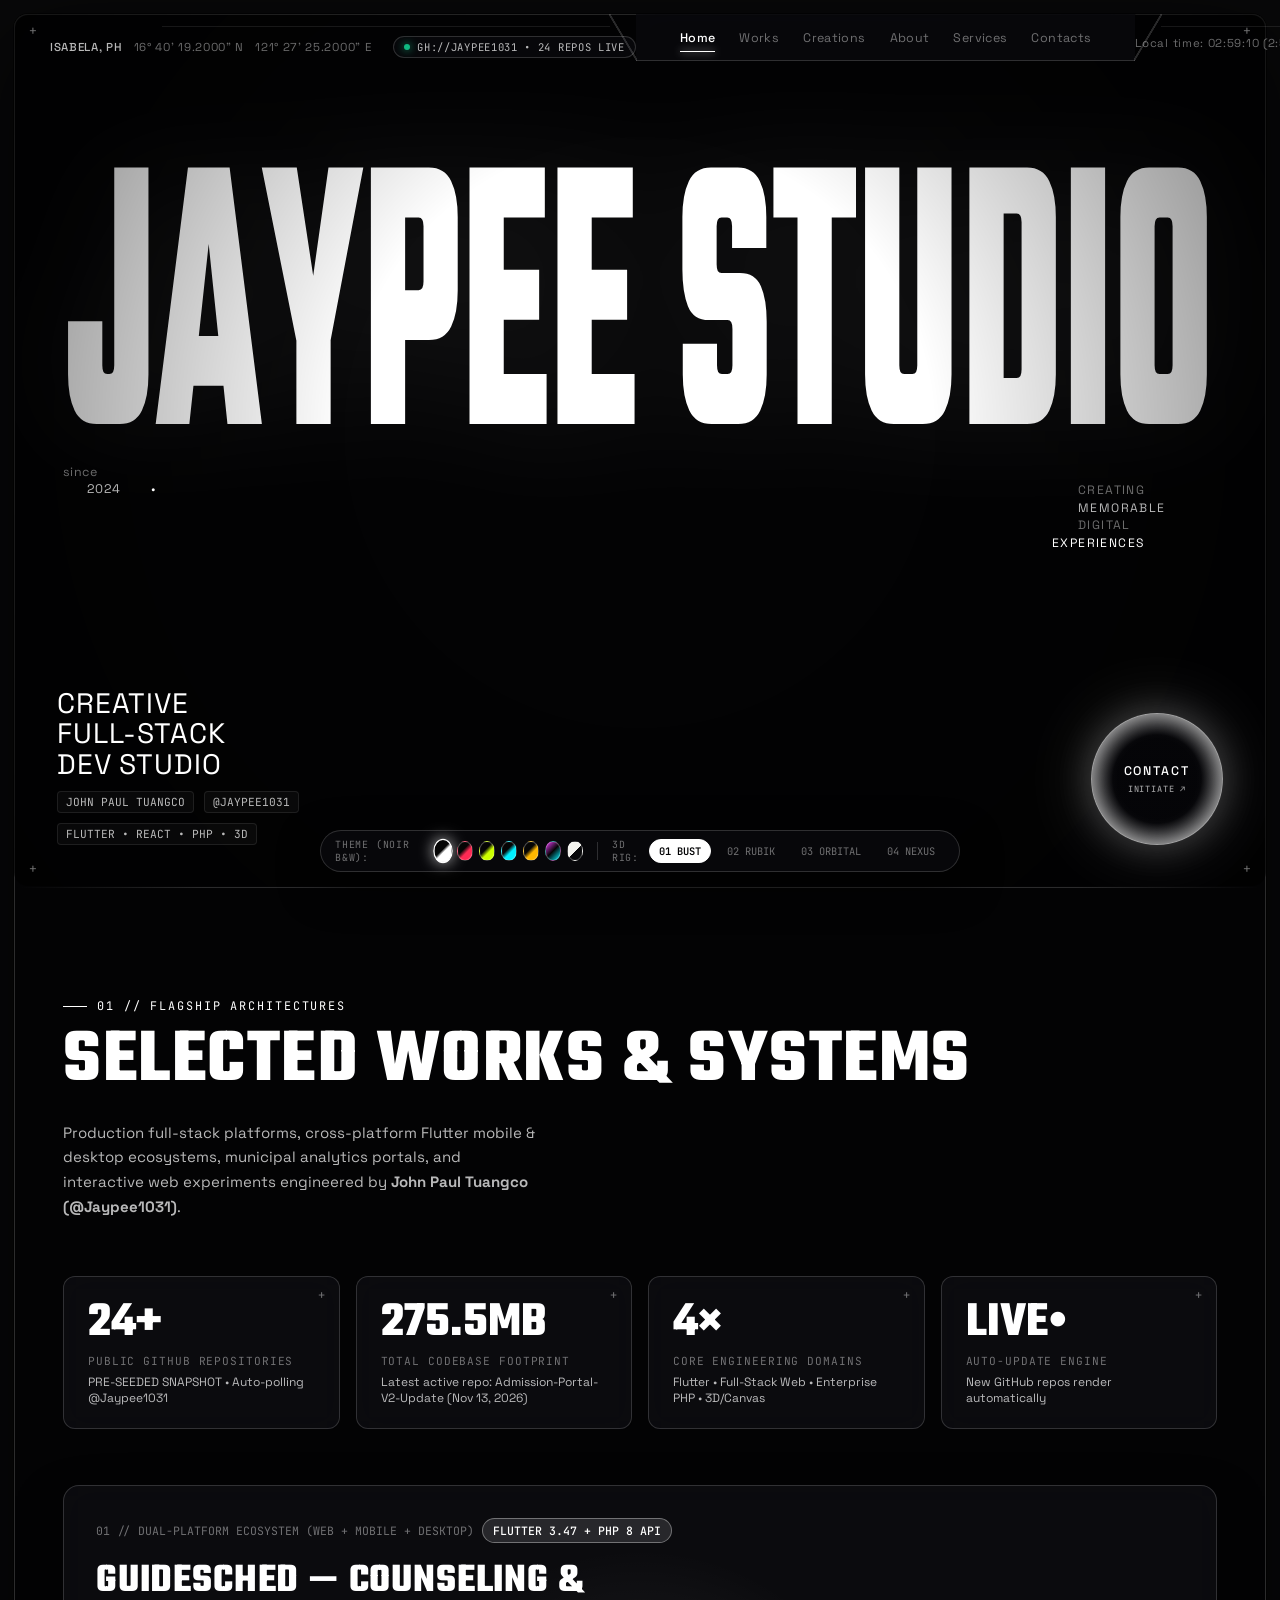
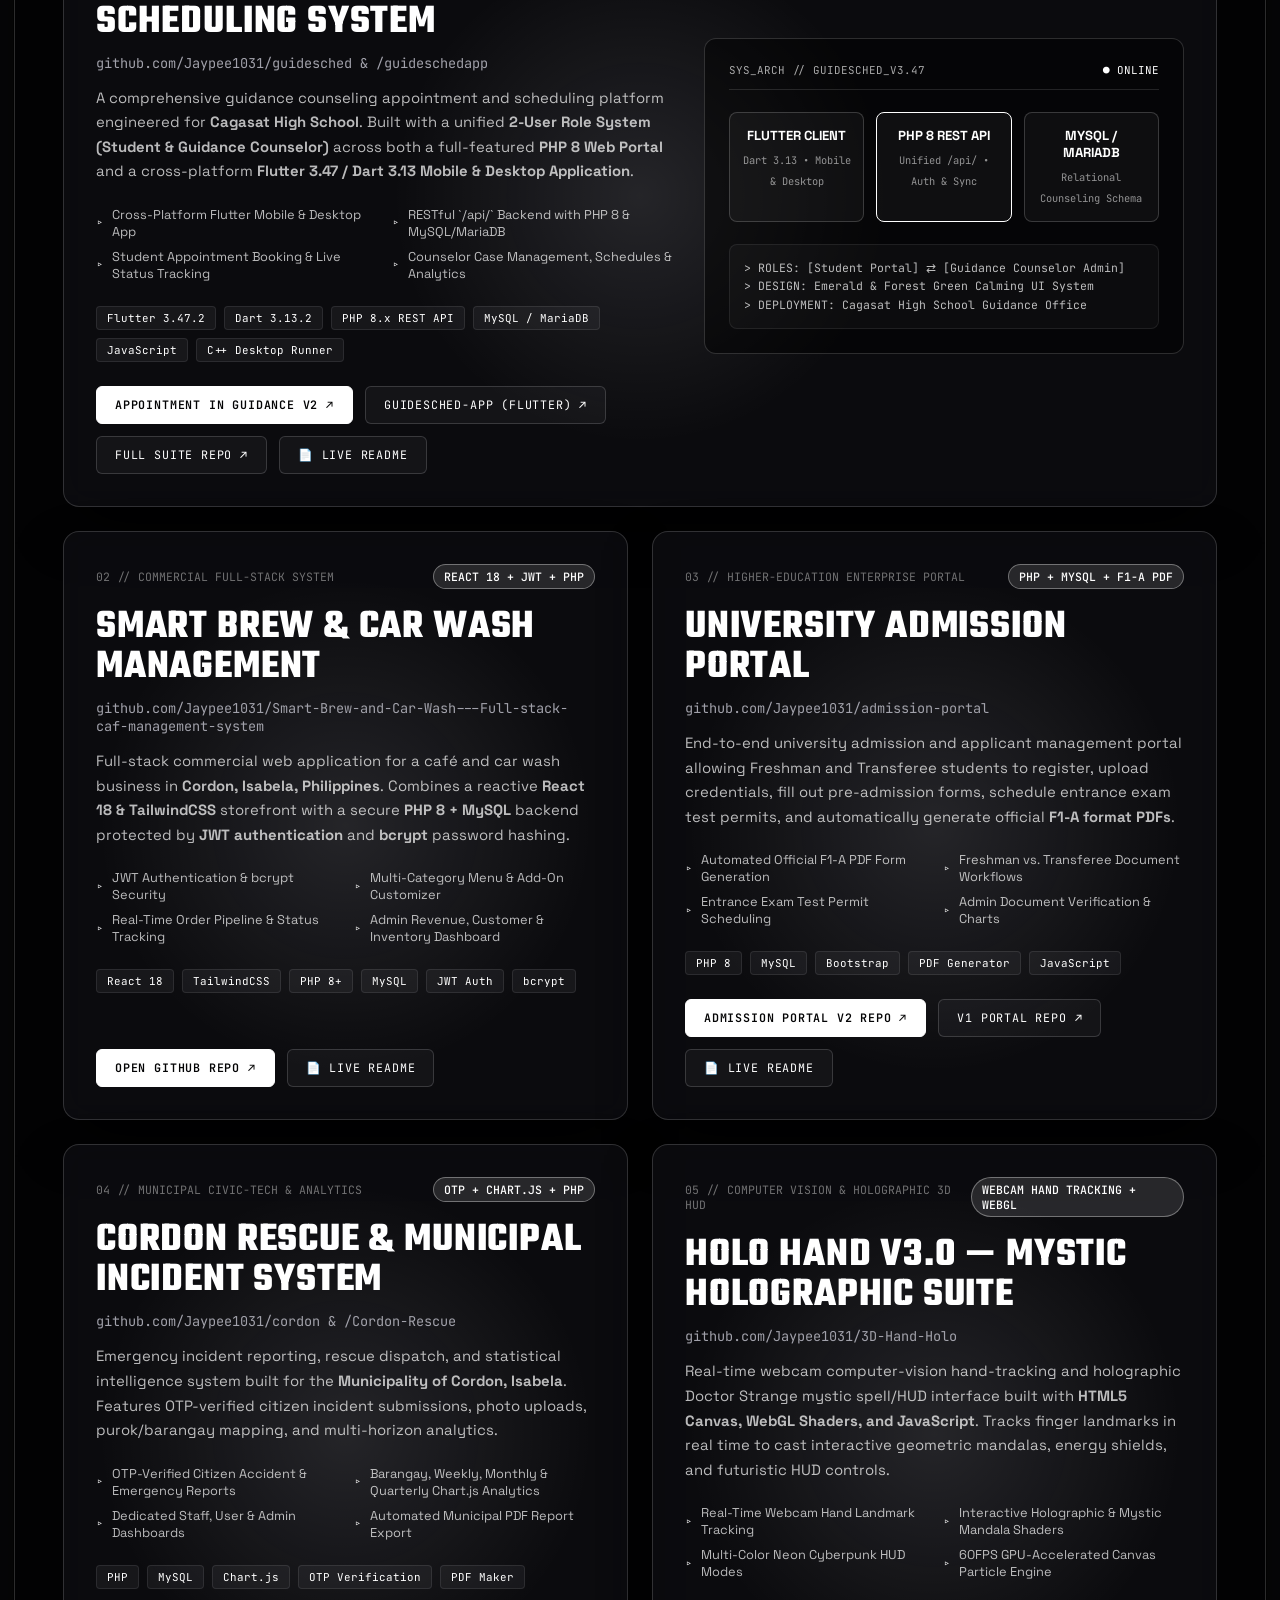
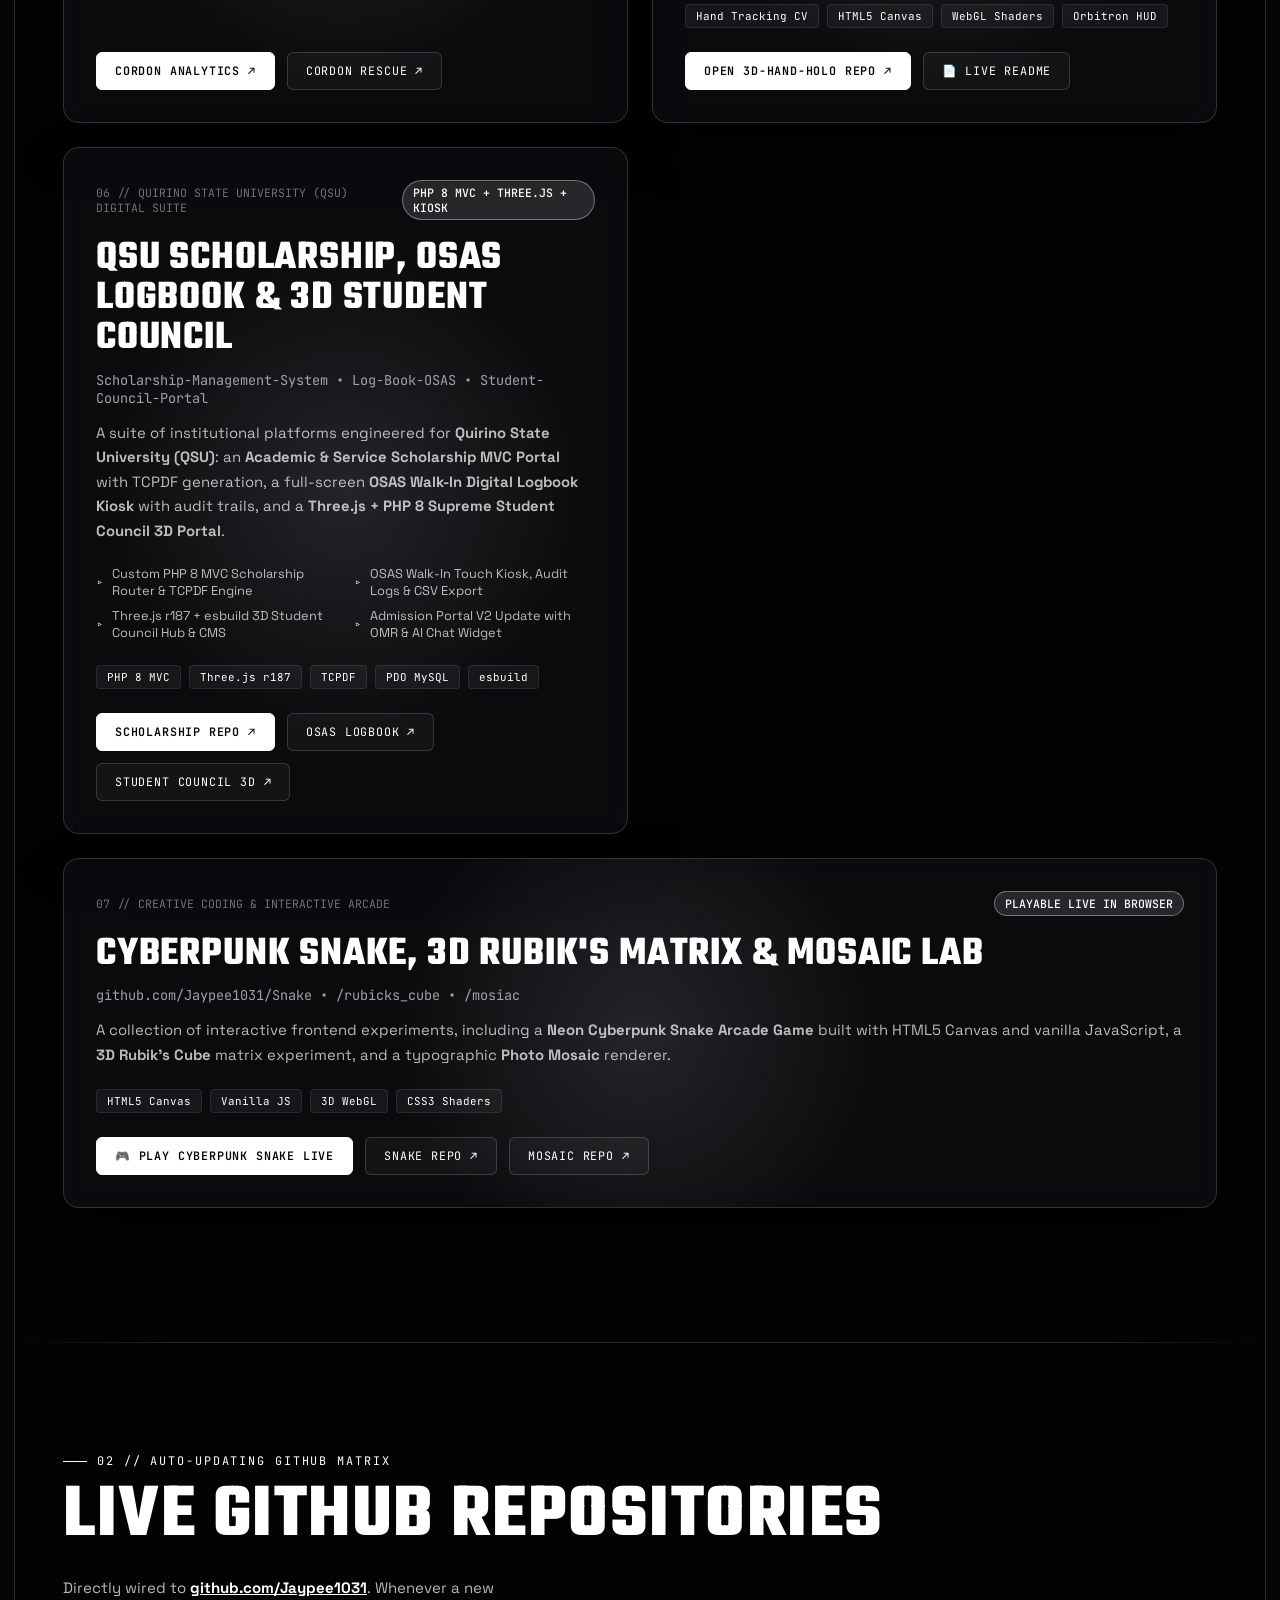
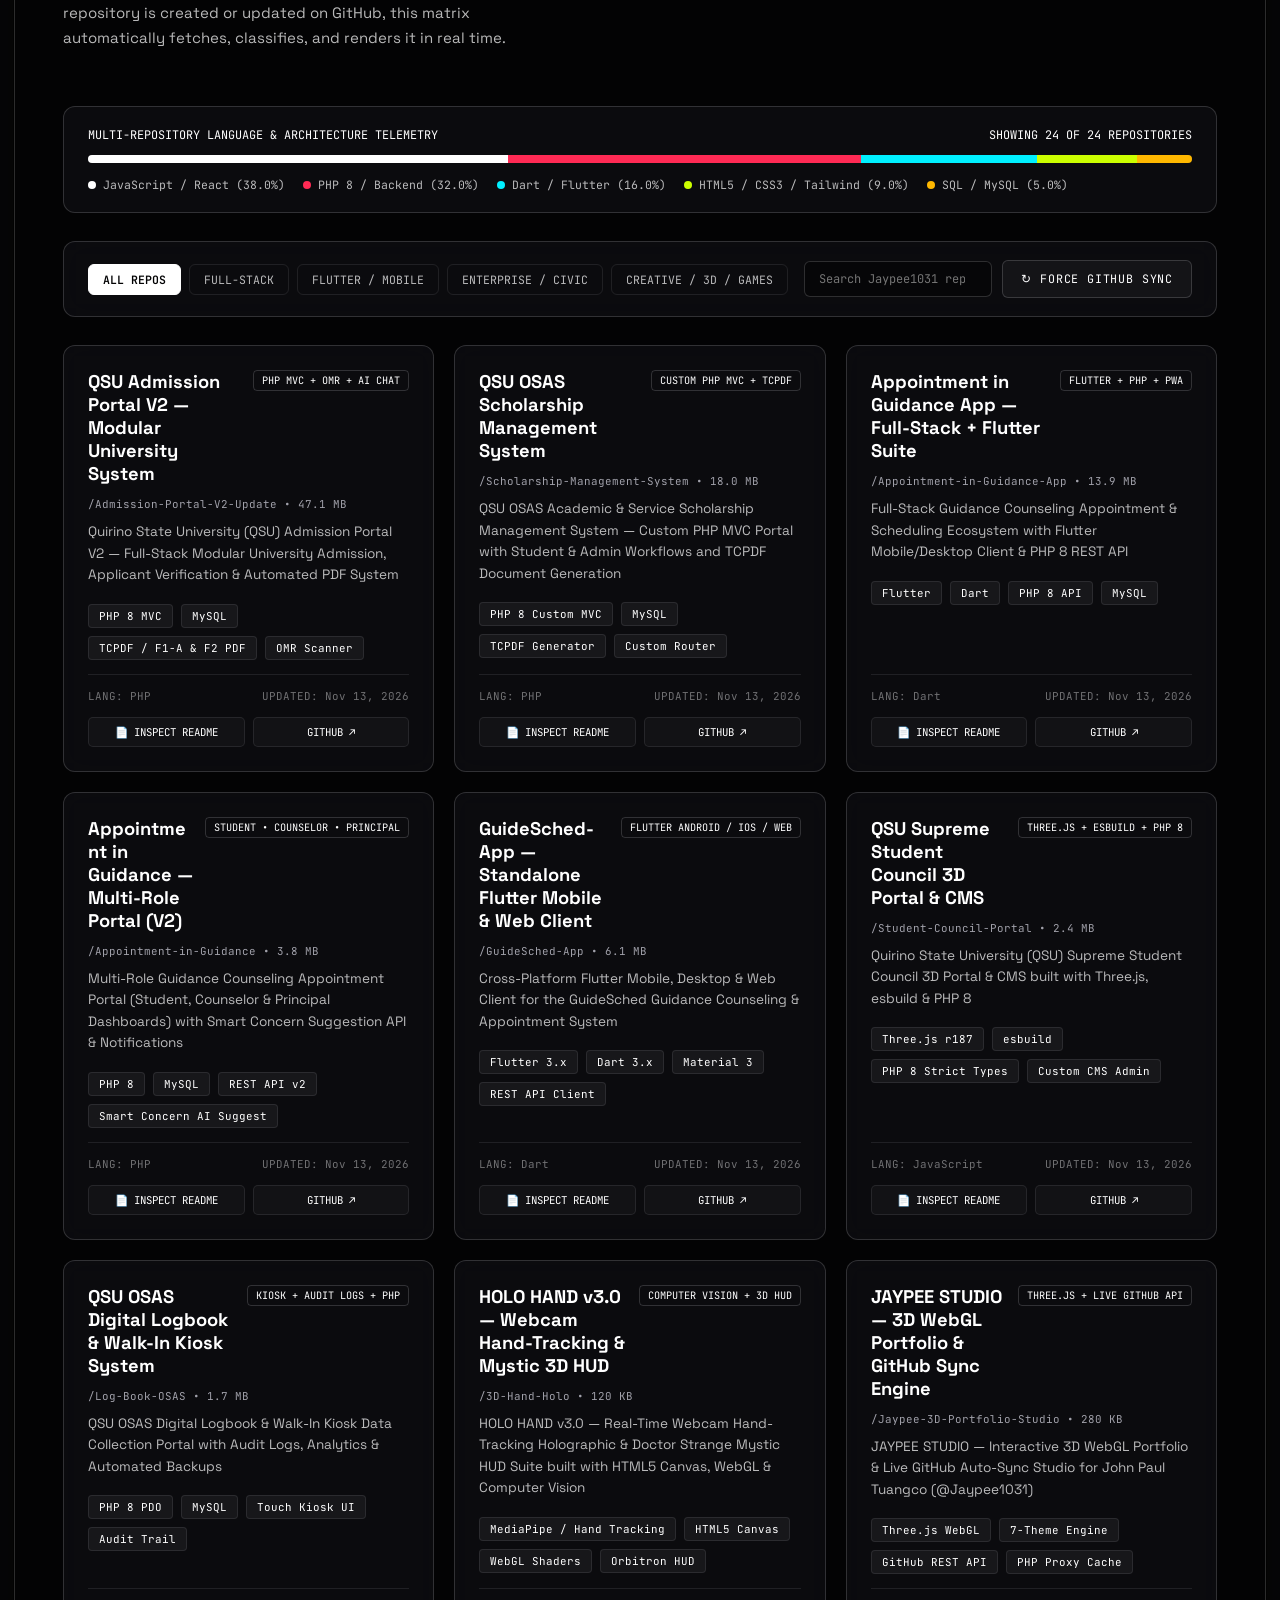
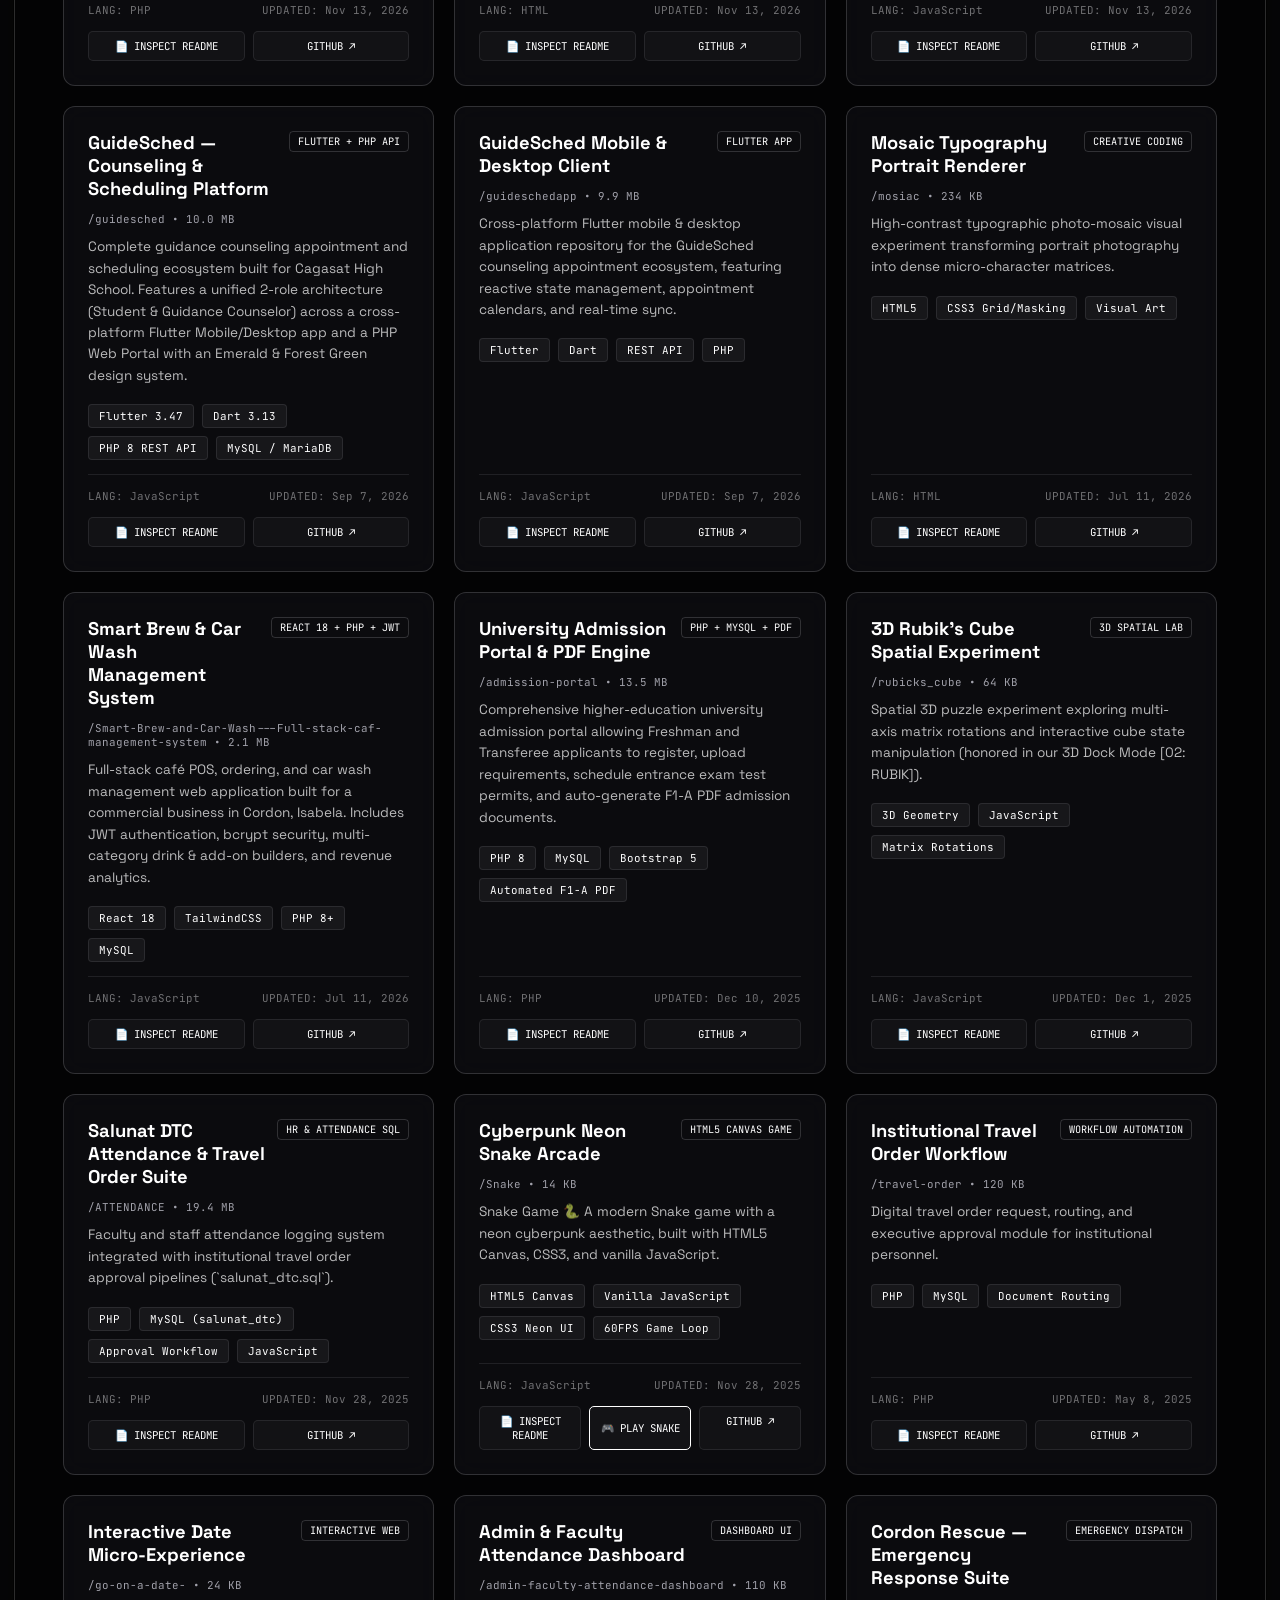
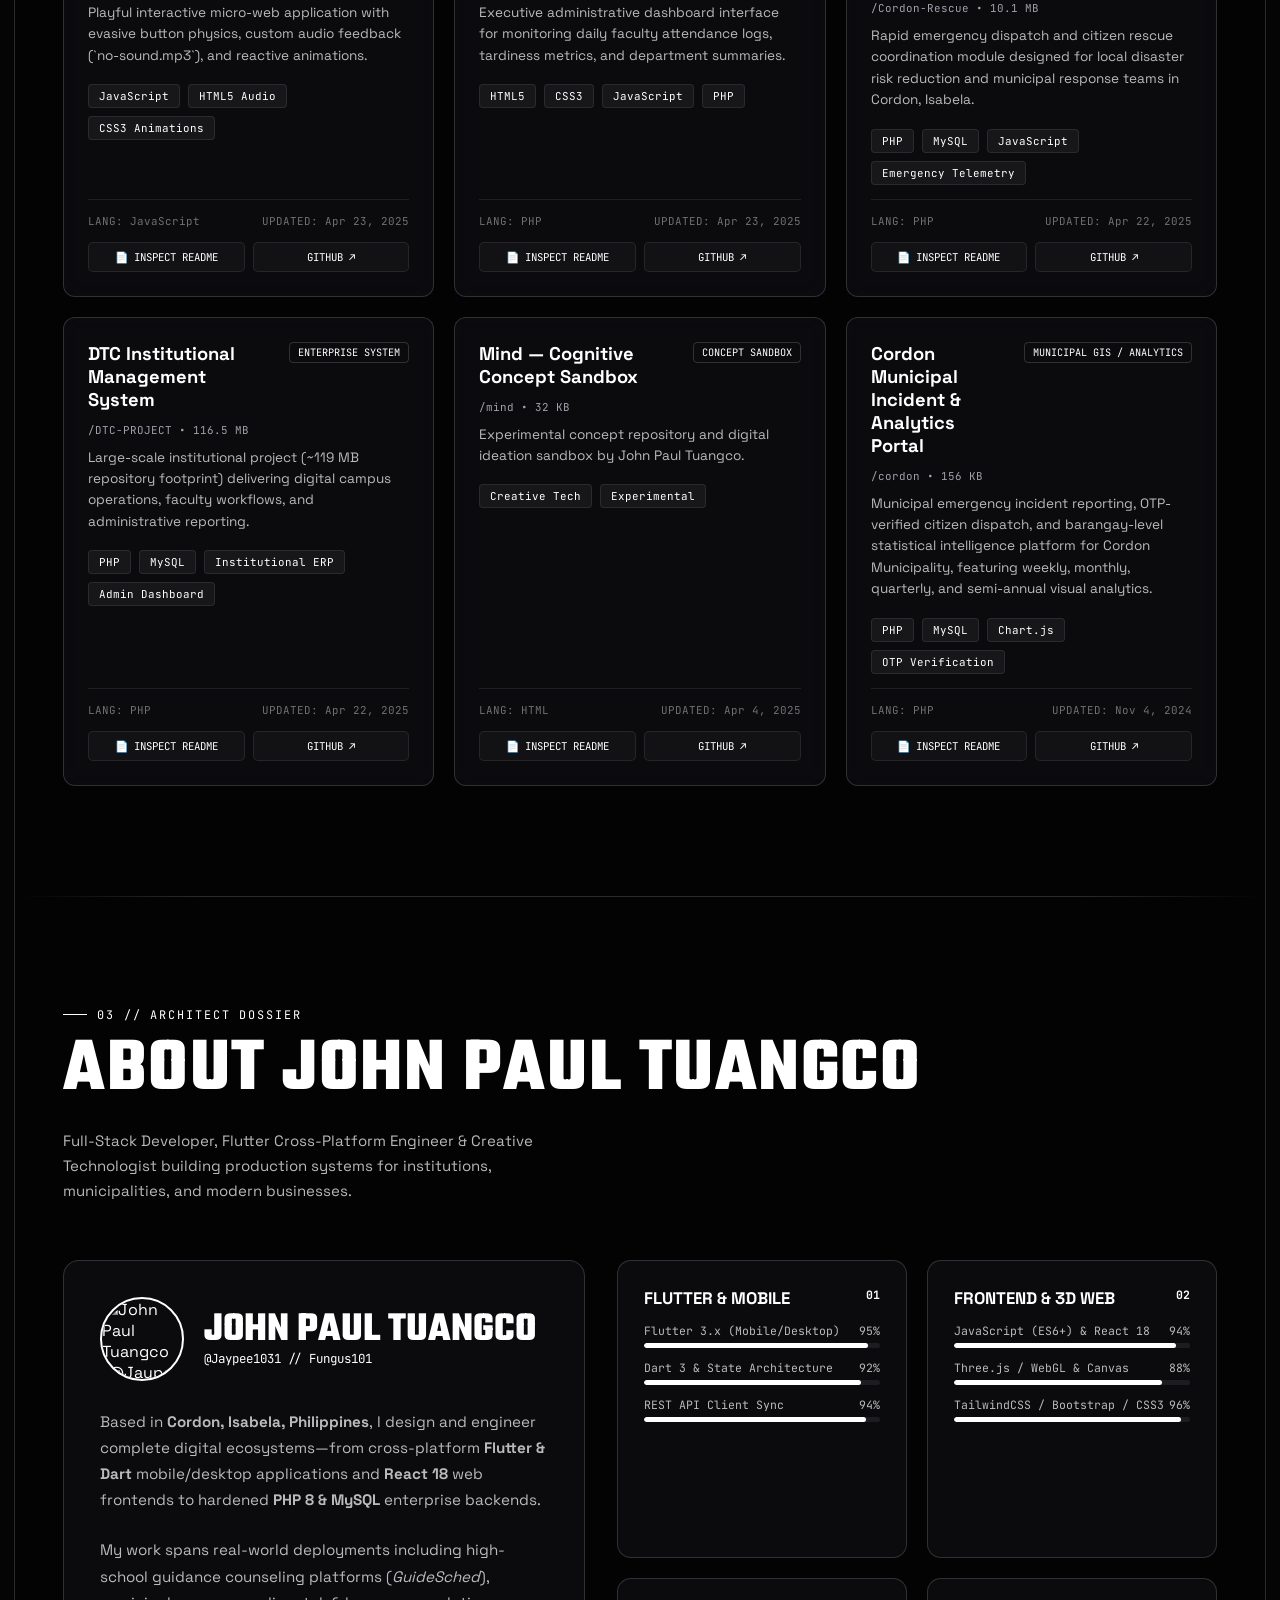
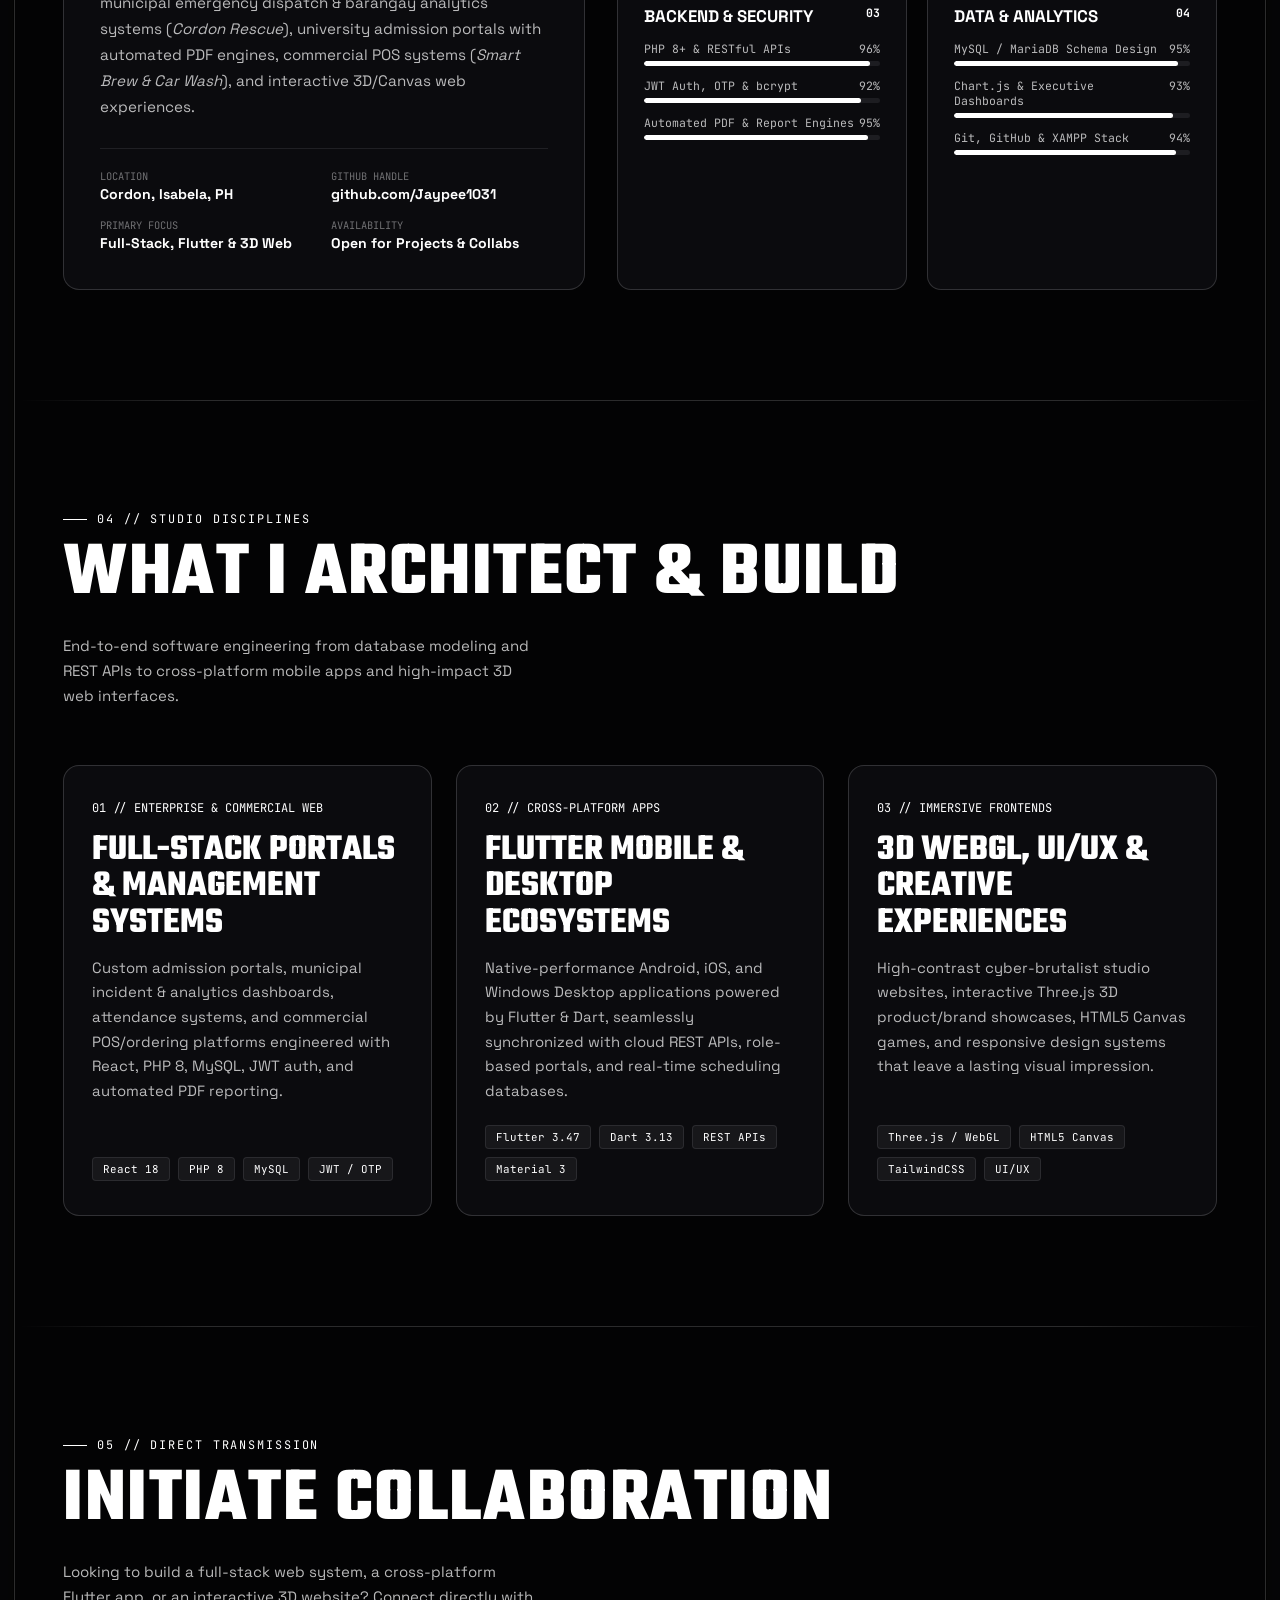
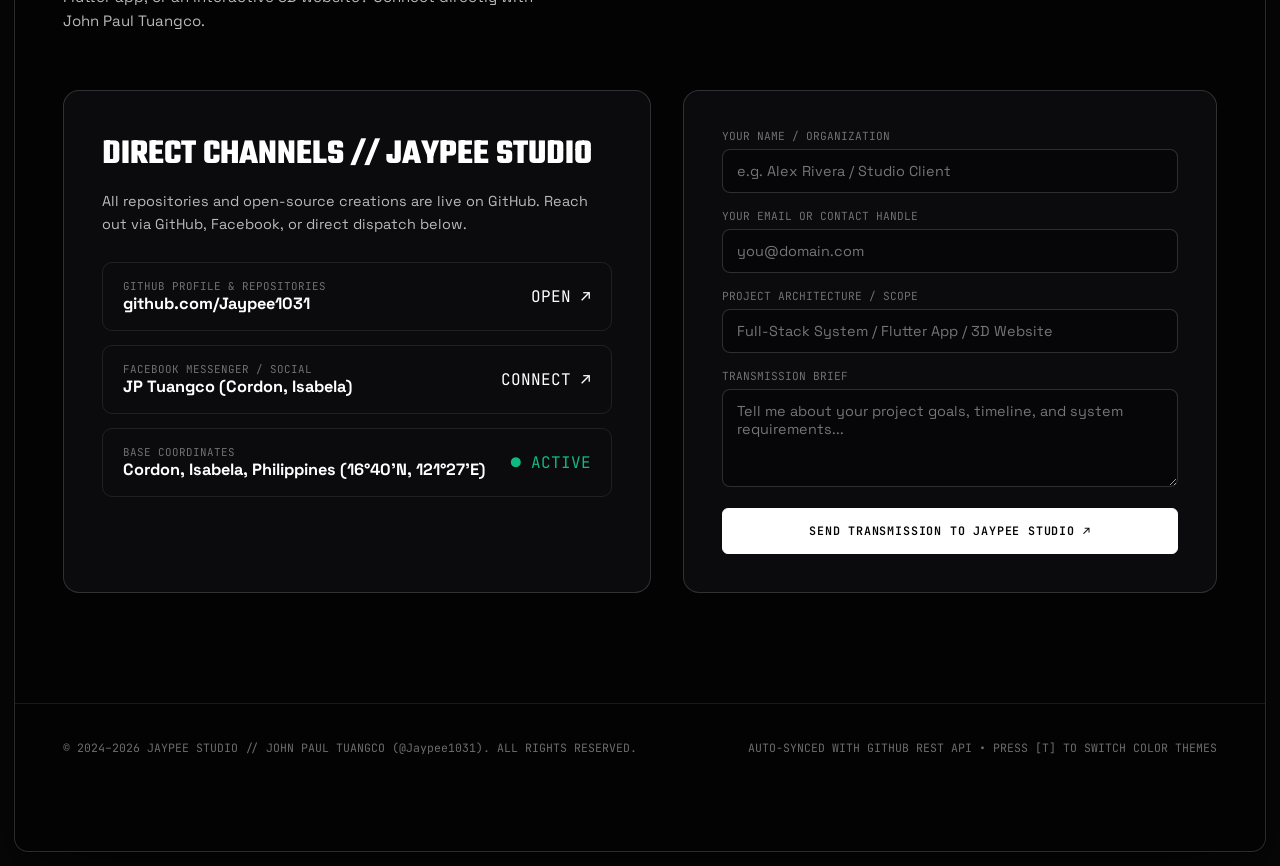
==== commit 080b2652: "Enrich 3D portfolio with all 23+ GitHub repositories of @Jaypee1031" ====
--- a/index.html
+++ b/index.html
@@ -228,8 +228,9 @@
                   <span class="tech-pill">C++ Desktop Runner</span>
                 </div>
                 <div class="creation-actions">
-                  <a href="https://github.com/Jaypee1031/guidesched" target="_blank" rel="noopener" class="btn-hud primary">VIEW GUIDESCHED REPO ↗</a>
-                  <a href="https://github.com/Jaypee1031/guideschedapp" target="_blank" rel="noopener" class="btn-hud">FLUTTER APP REPO ↗</a>
+                  <a href="https://github.com/Jaypee1031/Appointment-in-Guidance" target="_blank" rel="noopener" class="btn-hud primary">APPOINTMENT IN GUIDANCE V2 ↗</a>
+                  <a href="https://github.com/Jaypee1031/GuideSched-App" target="_blank" rel="noopener" class="btn-hud">GUIDESCHED-APP (FLUTTER) ↗</a>
+                  <a href="https://github.com/Jaypee1031/Appointment-in-Guidance-App" target="_blank" rel="noopener" class="btn-hud">FULL SUITE REPO ↗</a>
                   <button type="button" class="btn-hud" data-inspect-repo="guidesched">📄 LIVE README</button>
                 </div>
               </div>
@@ -322,8 +323,9 @@
                 </div>
               </div>
               <div class="creation-actions">
-                <a href="https://github.com/Jaypee1031/admission-portal" target="_blank" rel="noopener" class="btn-hud primary">OPEN GITHUB REPO ↗</a>
-                <button type="button" class="btn-hud" data-inspect-repo="admission-portal">📄 LIVE README</button>
+                <a href="https://github.com/Jaypee1031/Admission-Portal-V2-Update" target="_blank" rel="noopener" class="btn-hud primary">ADMISSION PORTAL V2 REPO ↗</a>
+                <a href="https://github.com/Jaypee1031/admission-portal" target="_blank" rel="noopener" class="btn-hud">V1 PORTAL REPO ↗</a>
+                <button type="button" class="btn-hud" data-inspect-repo="Admission-Portal-V2-Update">📄 LIVE README</button>
               </div>
             </article>
 
@@ -359,24 +361,82 @@
               </div>
             </article>
 
-            <!-- 5. Cyberpunk Neon Snake & Interactive 3D / Canvas Lab -->
+            <!-- 5. HOLO HAND v3.0 — Webcam Hand-Tracking & Mystic 3D HUD -->
             <article class="creation-card">
               <div>
                 <div class="creation-top-meta">
-                  <span>05 // CREATIVE CODING &amp; INTERACTIVE ARCADE</span>
+                  <span>05 // COMPUTER VISION &amp; HOLOGRAPHIC 3D HUD</span>
+                  <span class="creation-badge">WEBCAM HAND TRACKING + WEBGL</span>
+                </div>
+                <h3 class="creation-title">HOLO HAND V3.0 — MYSTIC HOLOGRAPHIC SUITE</h3>
+                <div class="creation-subtitle">github.com/Jaypee1031/3D-Hand-Holo</div>
+                <p class="creation-desc">
+                  Real-time webcam computer-vision hand-tracking and holographic Doctor Strange mystic spell/HUD interface built with <strong>HTML5 Canvas, WebGL Shaders, and JavaScript</strong>. Tracks finger landmarks in real time to cast interactive geometric mandalas, energy shields, and futuristic HUD controls.
+                </p>
+                <ul class="creation-highlights">
+                  <li>Real-Time Webcam Hand Landmark Tracking</li>
+                  <li>Interactive Holographic &amp; Mystic Mandala Shaders</li>
+                  <li>Multi-Color Neon Cyberpunk HUD Modes</li>
+                  <li>60FPS GPU-Accelerated Canvas Particle Engine</li>
+                </ul>
+                <div class="tech-stack-row">
+                  <span class="tech-pill">Hand Tracking CV</span>
+                  <span class="tech-pill">HTML5 Canvas</span>
+                  <span class="tech-pill">WebGL Shaders</span>
+                  <span class="tech-pill">Orbitron HUD</span>
+                </div>
+              </div>
+              <div class="creation-actions">
+                <a href="https://github.com/Jaypee1031/3D-Hand-Holo" target="_blank" rel="noopener" class="btn-hud primary">OPEN 3D-HAND-HOLO REPO ↗</a>
+                <button type="button" class="btn-hud" data-inspect-repo="3D-Hand-Holo">📄 LIVE README</button>
+              </div>
+            </article>
+
+            <!-- 6. QSU OSAS Ecosystem: Scholarship MVC, Digital Logbook Kiosk & Student Council 3D -->
+            <article class="creation-card">
+              <div>
+                <div class="creation-top-meta">
+                  <span>06 // QUIRINO STATE UNIVERSITY (QSU) DIGITAL SUITE</span>
+                  <span class="creation-badge">PHP 8 MVC + THREE.JS + KIOSK</span>
+                </div>
+                <h3 class="creation-title">QSU SCHOLARSHIP, OSAS LOGBOOK &amp; 3D STUDENT COUNCIL</h3>
+                <div class="creation-subtitle">Scholarship-Management-System • Log-Book-OSAS • Student-Council-Portal</div>
+                <p class="creation-desc">
+                  A suite of institutional platforms engineered for <strong>Quirino State University (QSU)</strong>: an <strong>Academic &amp; Service Scholarship MVC Portal</strong> with TCPDF generation, a full-screen <strong>OSAS Walk-In Digital Logbook Kiosk</strong> with audit trails, and a <strong>Three.js + PHP 8 Supreme Student Council 3D Portal</strong>.
+                </p>
+                <ul class="creation-highlights">
+                  <li>Custom PHP 8 MVC Scholarship Router &amp; TCPDF Engine</li>
+                  <li>OSAS Walk-In Touch Kiosk, Audit Logs &amp; CSV Export</li>
+                  <li>Three.js r187 + esbuild 3D Student Council Hub &amp; CMS</li>
+                  <li>Admission Portal V2 Update with OMR &amp; AI Chat Widget</li>
+                </ul>
+                <div class="tech-stack-row">
+                  <span class="tech-pill">PHP 8 MVC</span>
+                  <span class="tech-pill">Three.js r187</span>
+                  <span class="tech-pill">TCPDF</span>
+                  <span class="tech-pill">PDO MySQL</span>
+                  <span class="tech-pill">esbuild</span>
+                </div>
+              </div>
+              <div class="creation-actions">
+                <a href="https://github.com/Jaypee1031/Scholarship-Management-System" target="_blank" rel="noopener" class="btn-hud primary">SCHOLARSHIP REPO ↗</a>
+                <a href="https://github.com/Jaypee1031/Log-Book-OSAS" target="_blank" rel="noopener" class="btn-hud">OSAS LOGBOOK ↗</a>
+                <a href="https://github.com/Jaypee1031/Student-Council-Portal" target="_blank" rel="noopener" class="btn-hud">STUDENT COUNCIL 3D ↗</a>
+              </div>
+            </article>
+
+            <!-- 7. Cyberpunk Neon Snake & Interactive 3D / Canvas Lab -->
+            <article class="creation-card" style="grid-column: span 12;">
+              <div>
+                <div class="creation-top-meta">
+                  <span>07 // CREATIVE CODING &amp; INTERACTIVE ARCADE</span>
                   <span class="creation-badge">PLAYABLE LIVE IN BROWSER</span>
                 </div>
-                <h3 class="creation-title">CYBERPUNK SNAKE &amp; INTERACTIVE WEB LAB</h3>
+                <h3 class="creation-title">CYBERPUNK SNAKE, 3D RUBIK'S MATRIX &amp; MOSAIC LAB</h3>
                 <div class="creation-subtitle">github.com/Jaypee1031/Snake • /rubicks_cube • /mosiac</div>
                 <p class="creation-desc">
                   A collection of interactive frontend experiments, including a <strong>Neon Cyberpunk Snake Arcade Game</strong> built with HTML5 Canvas and vanilla JavaScript, a <strong>3D Rubik’s Cube</strong> matrix experiment, and a typographic <strong>Photo Mosaic</strong> renderer.
                 </p>
-                <ul class="creation-highlights">
-                  <li>60FPS HTML5 Canvas Neon Snake Arcade</li>
-                  <li>3D Spatial Rubik’s Cube Matrix (Mode 02 in Dock)</li>
-                  <li>Typographic Portrait Photo Mosaic Engine</li>
-                  <li>Interactive Micro-Apps with Custom Audio Physics</li>
-                </ul>
                 <div class="tech-stack-row">
                   <span class="tech-pill">HTML5 Canvas</span>
                   <span class="tech-pill">Vanilla JS</span>
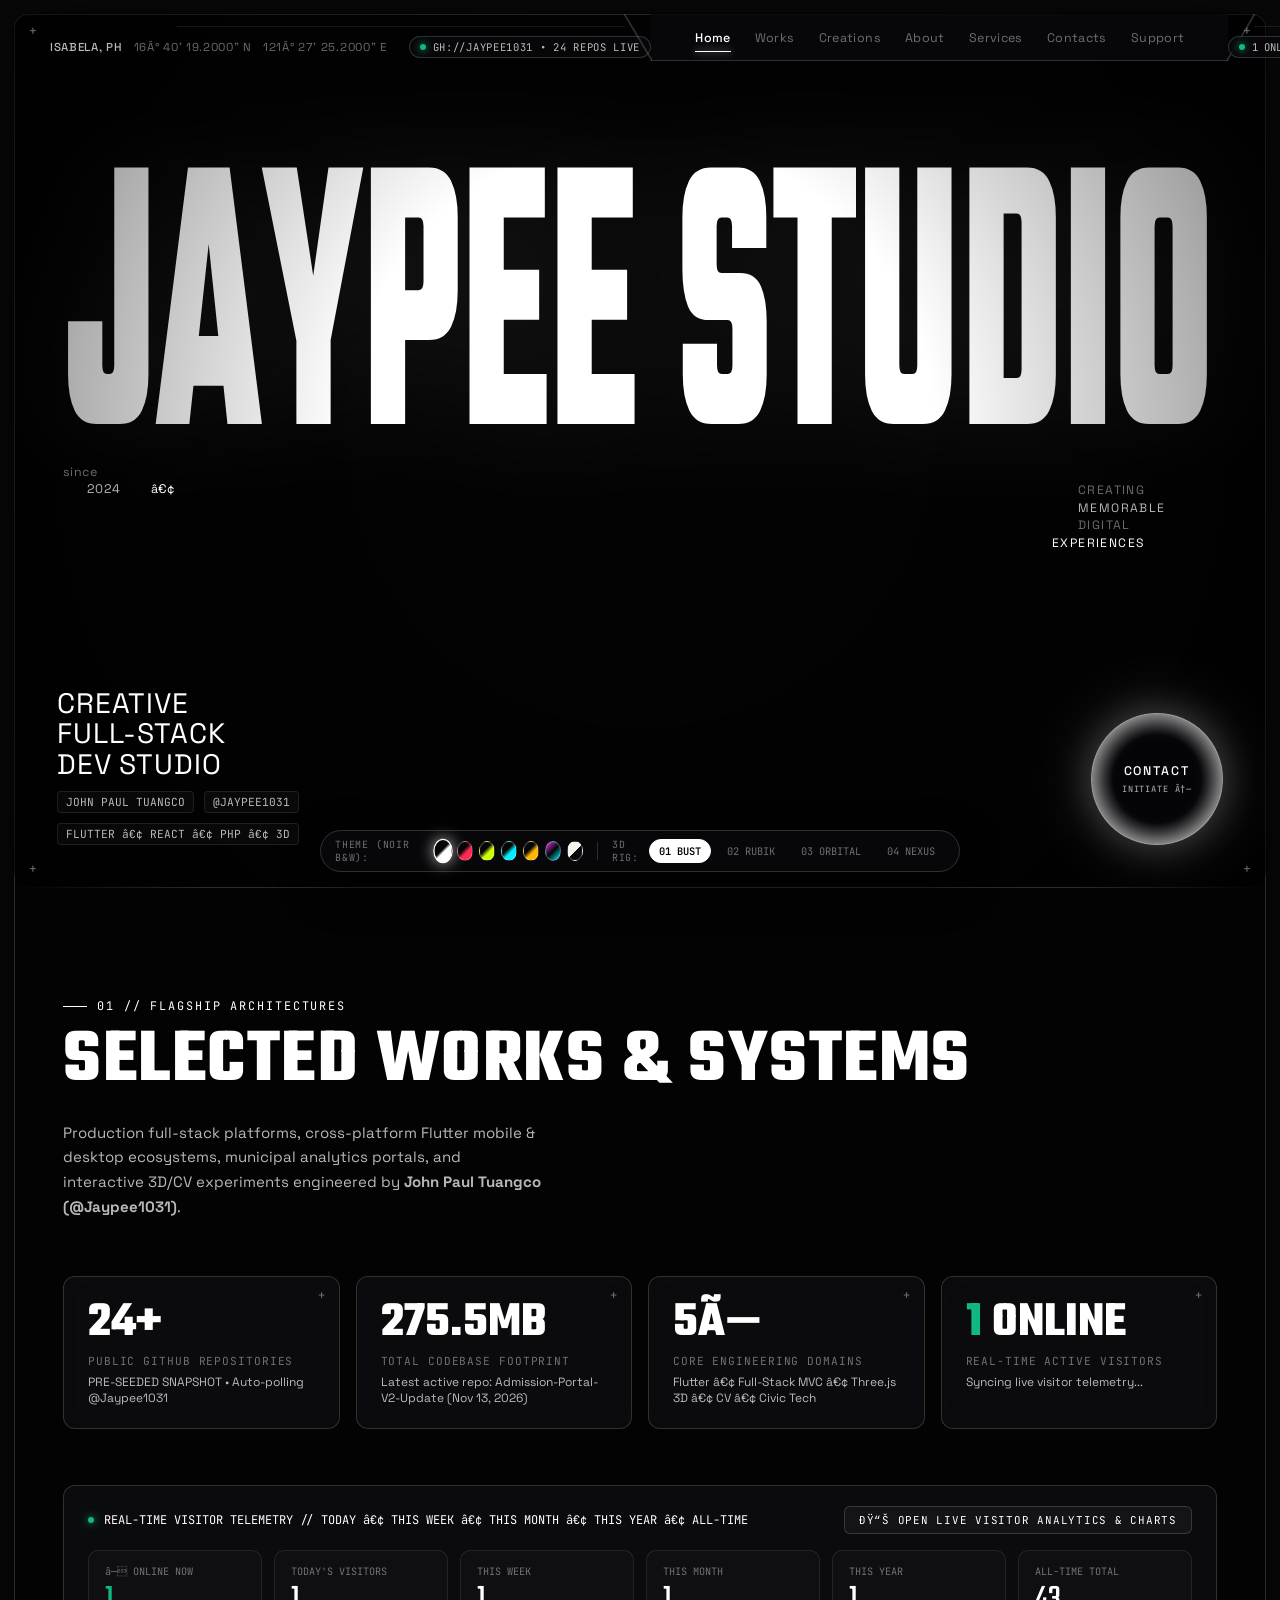
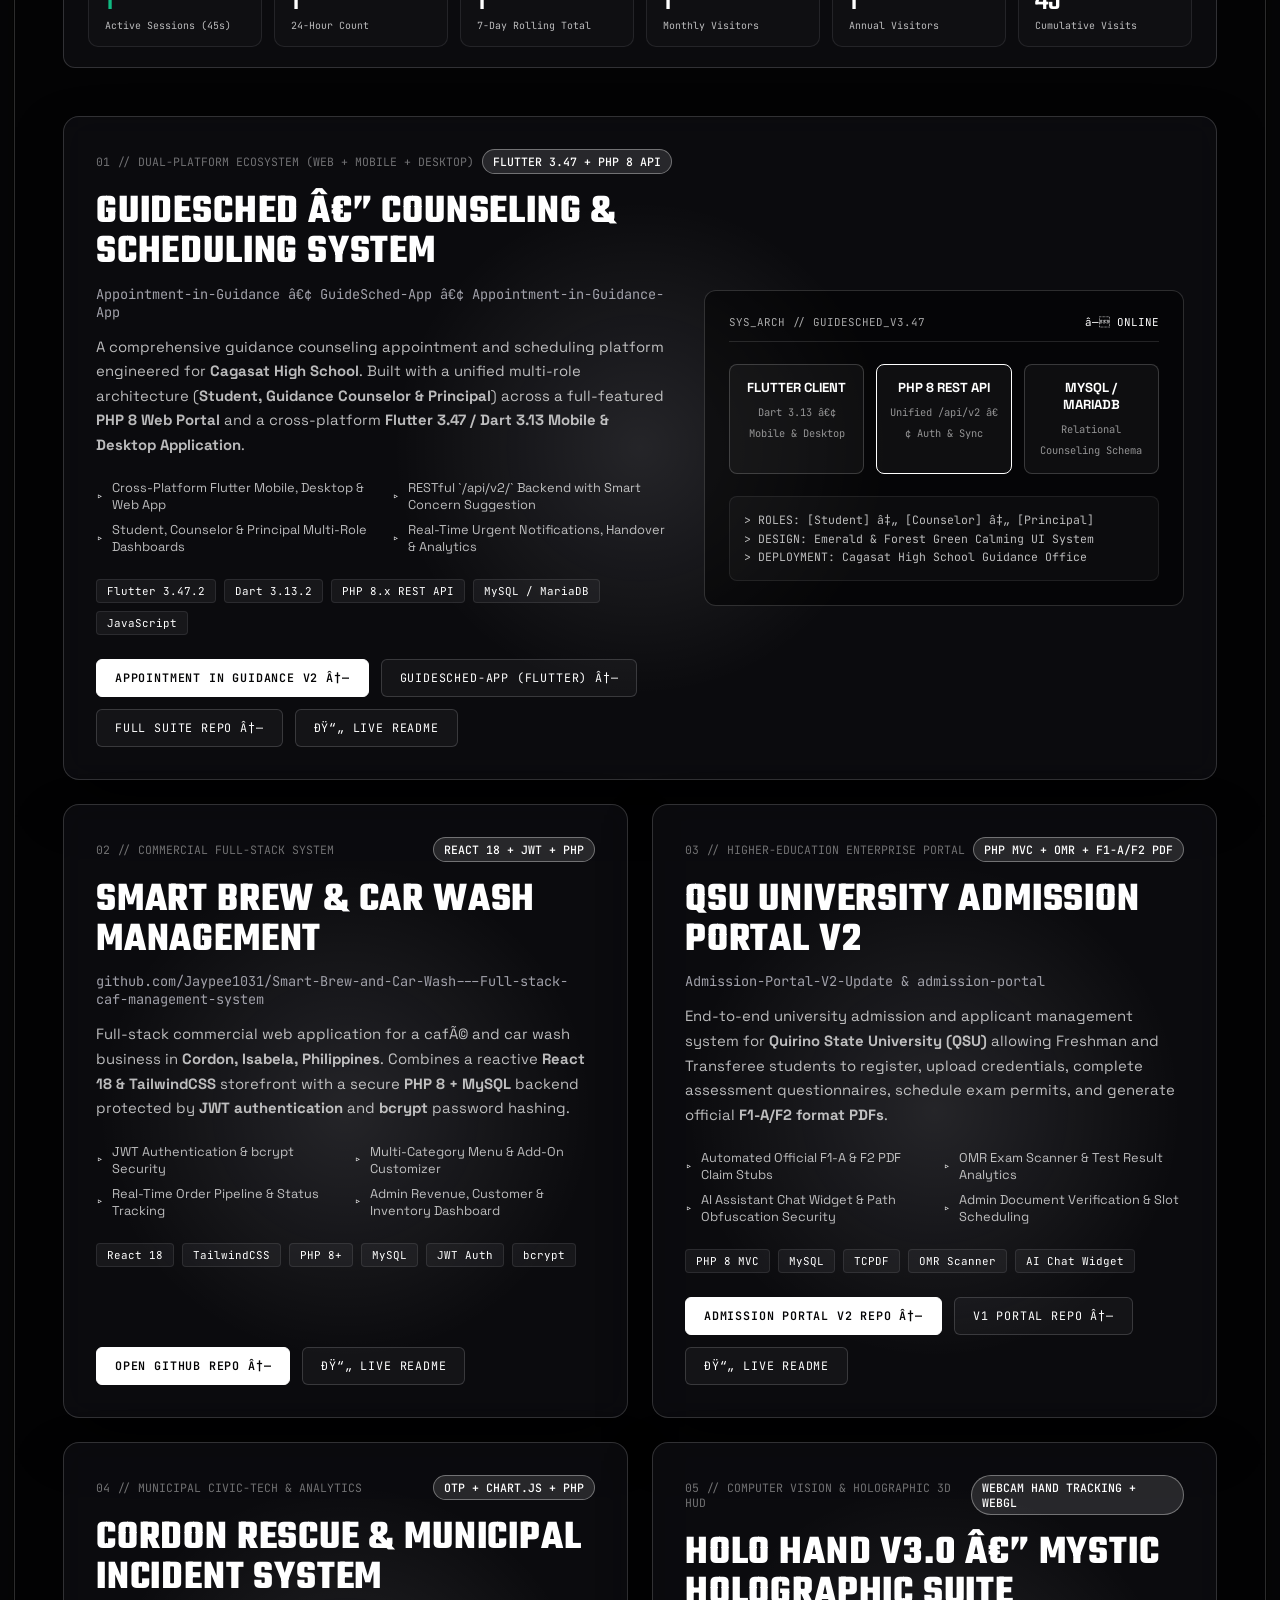
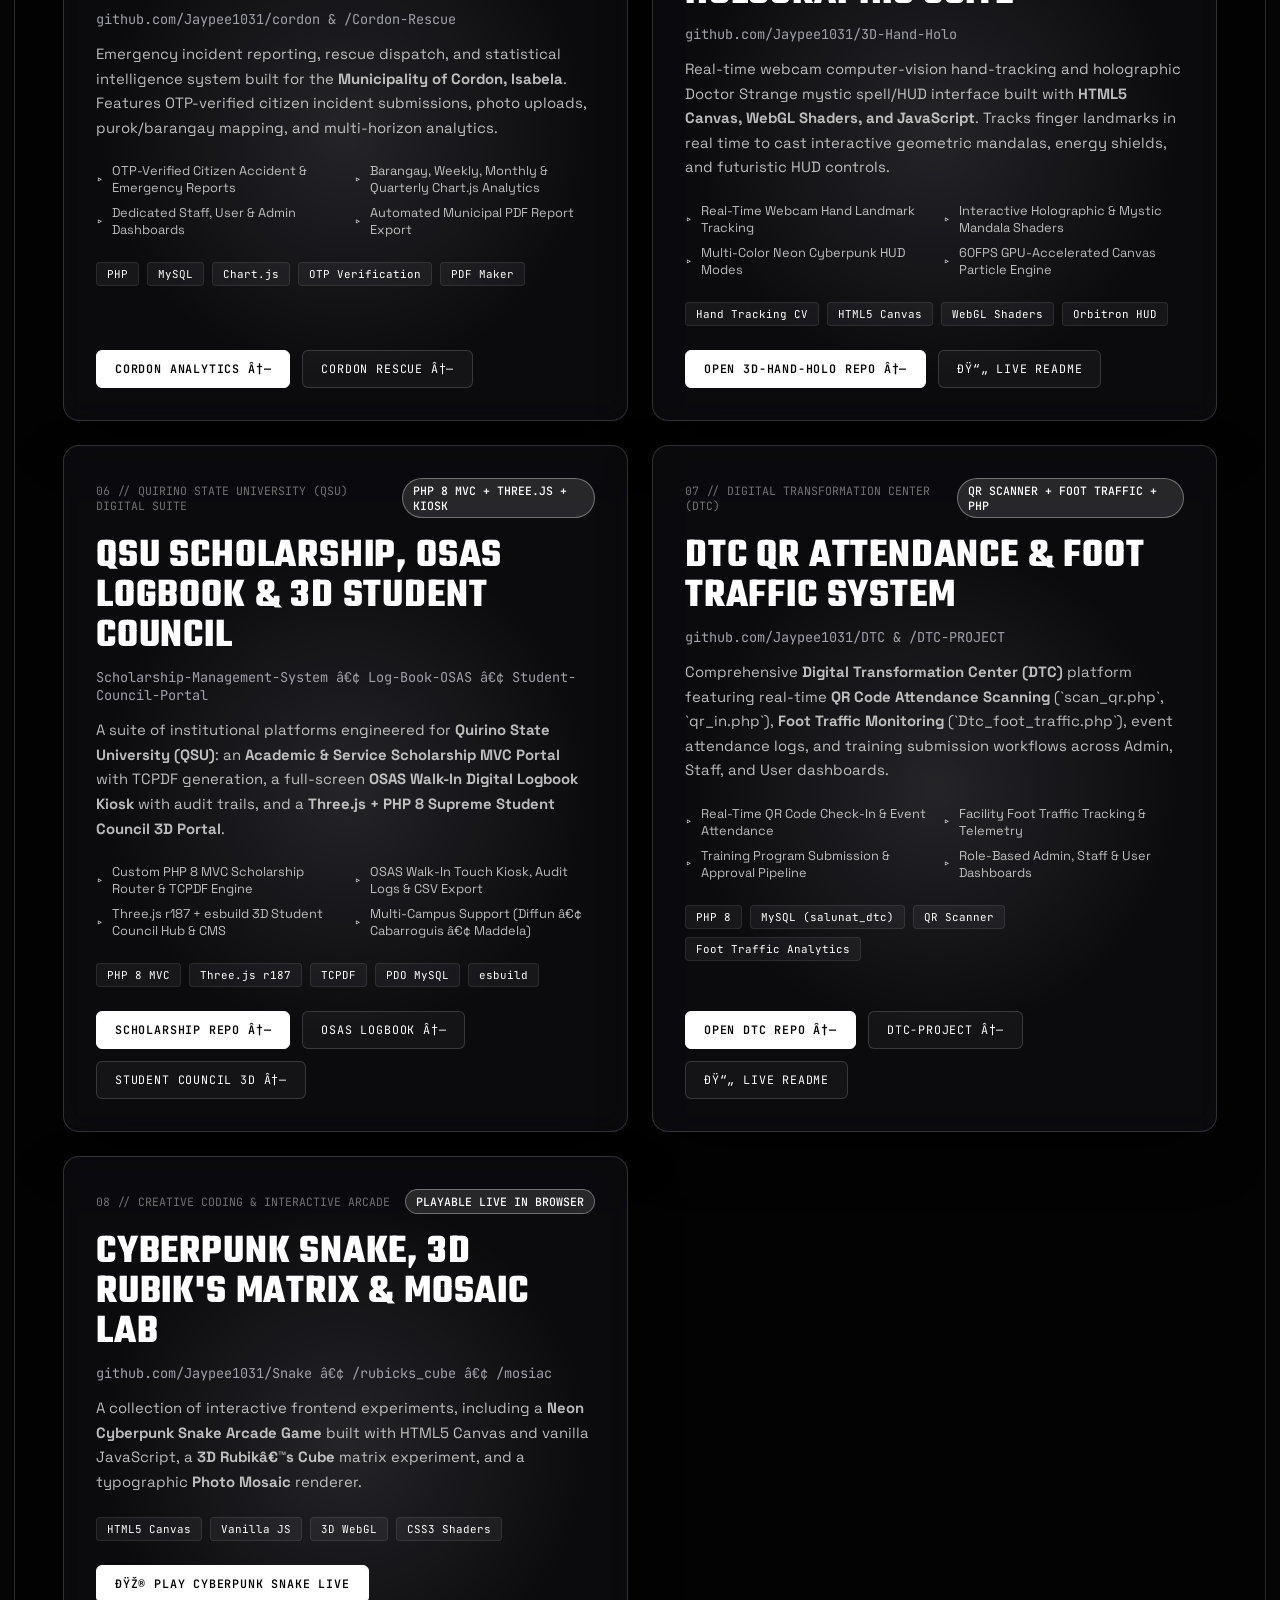
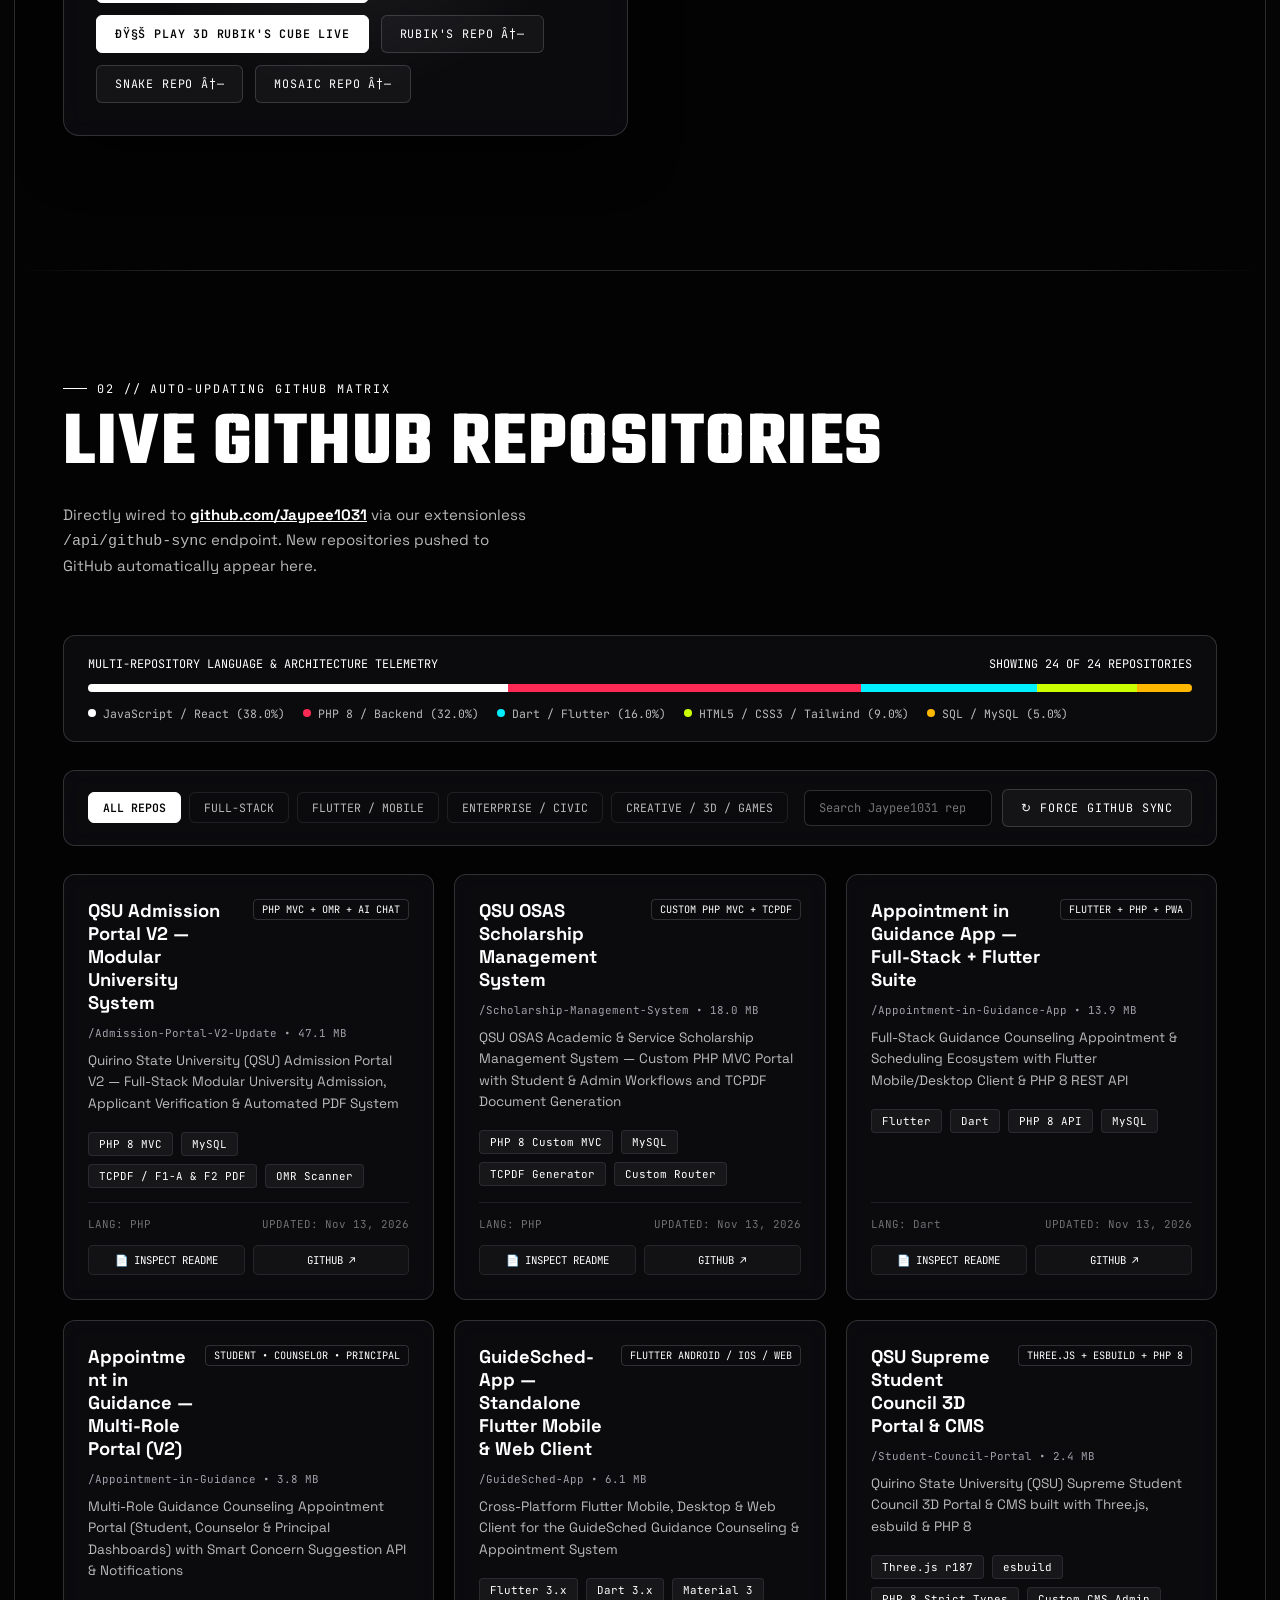
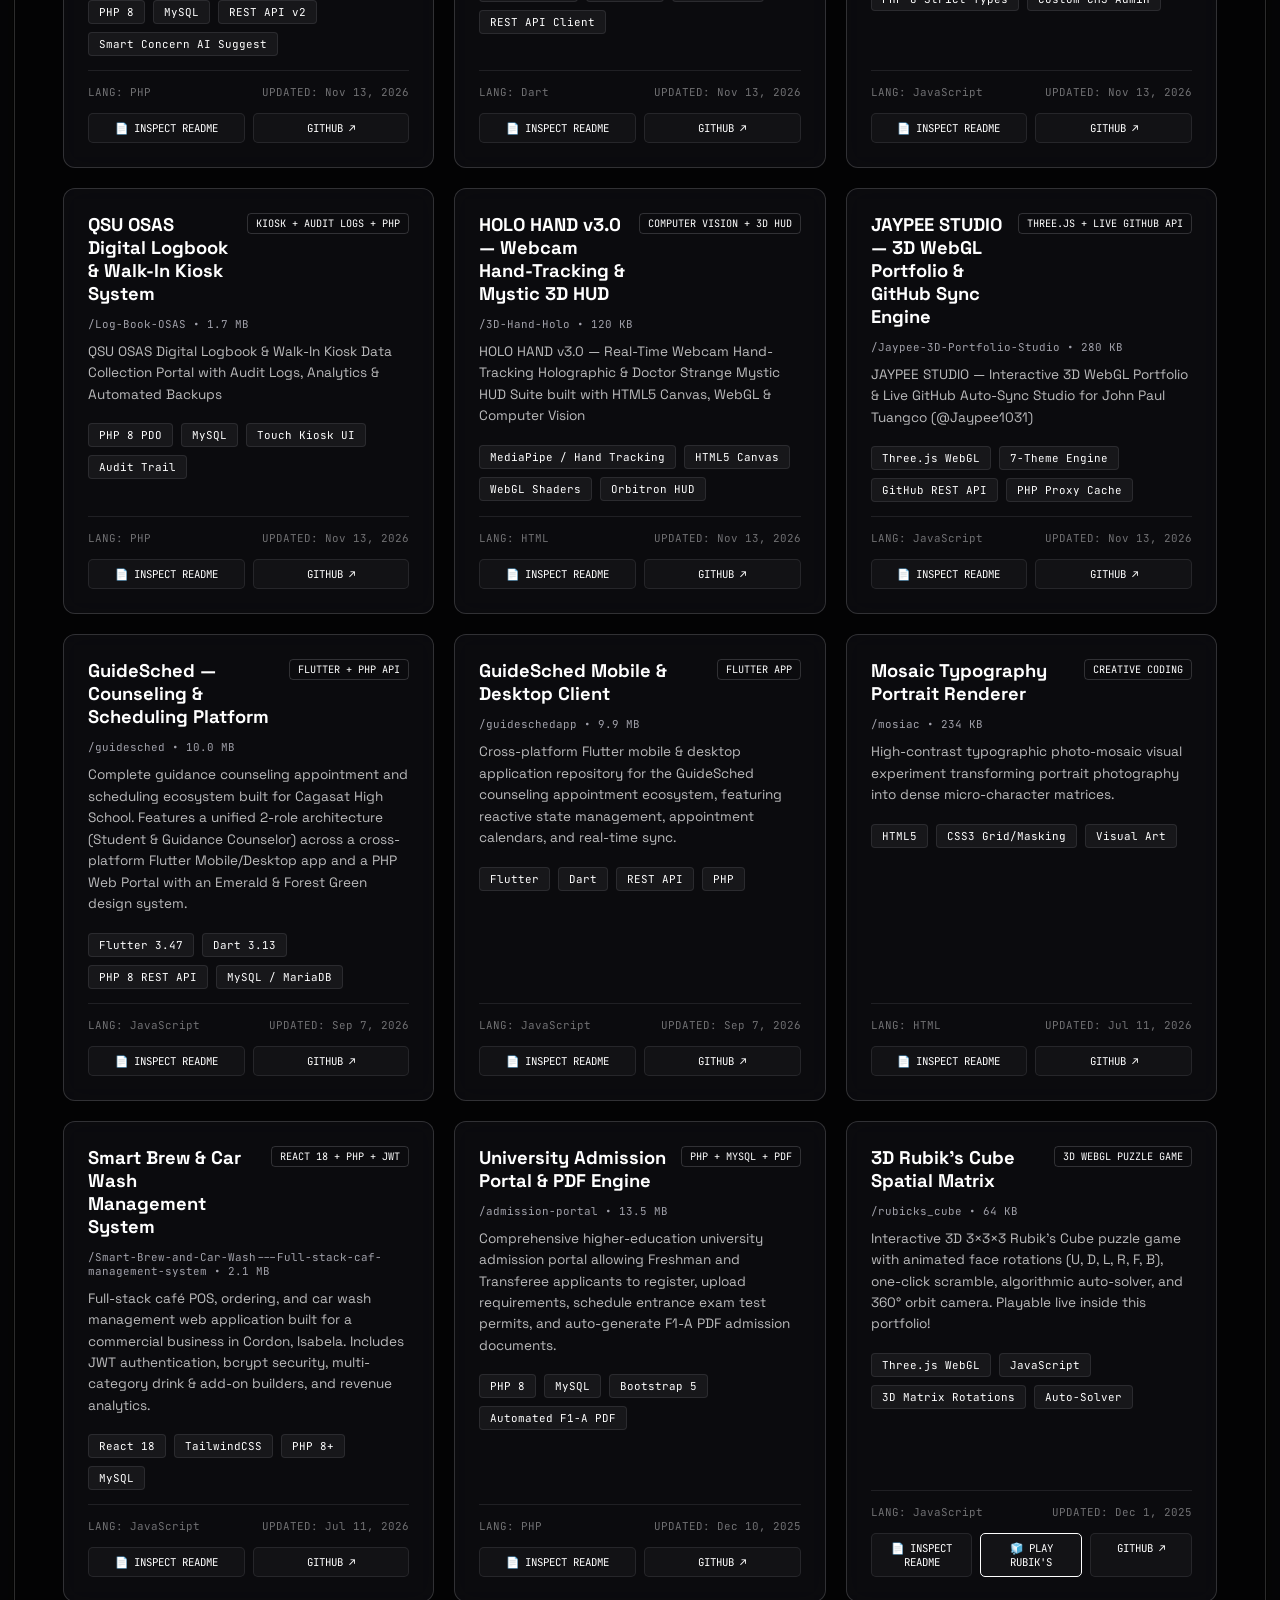
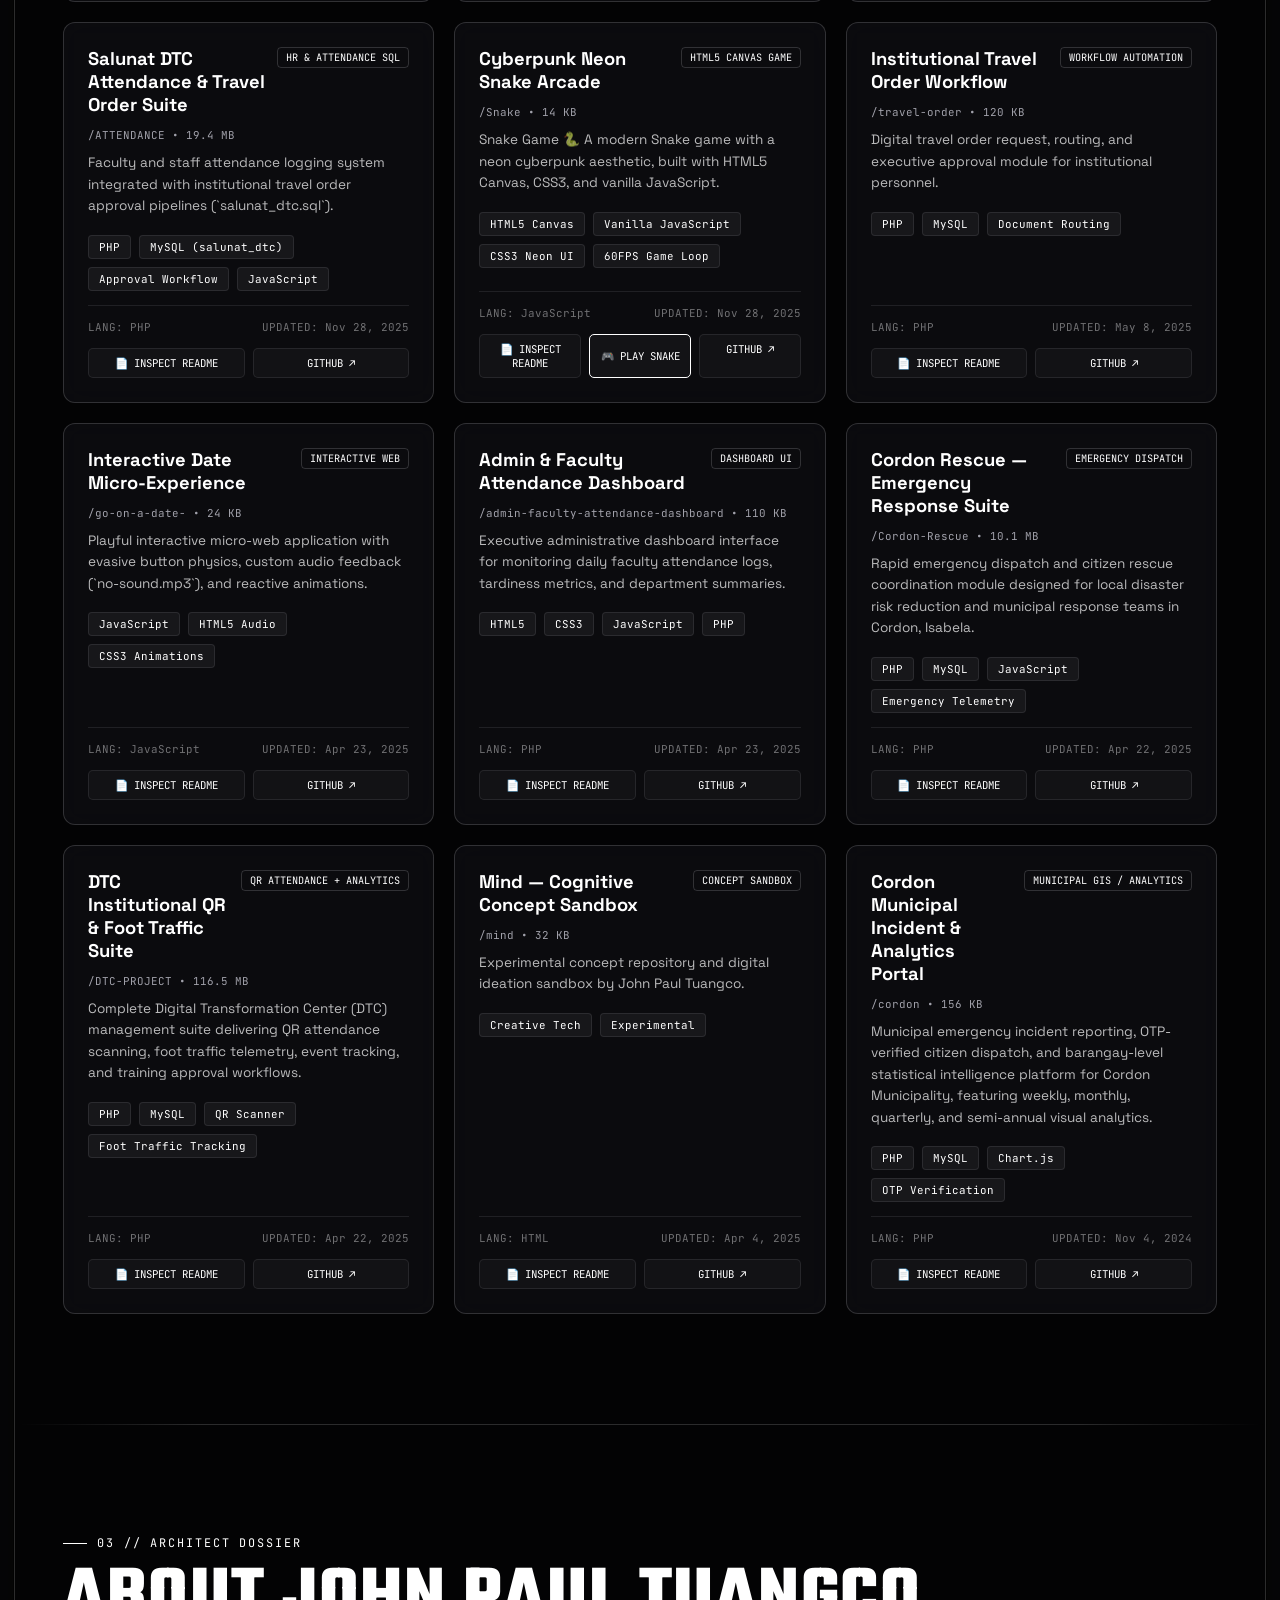
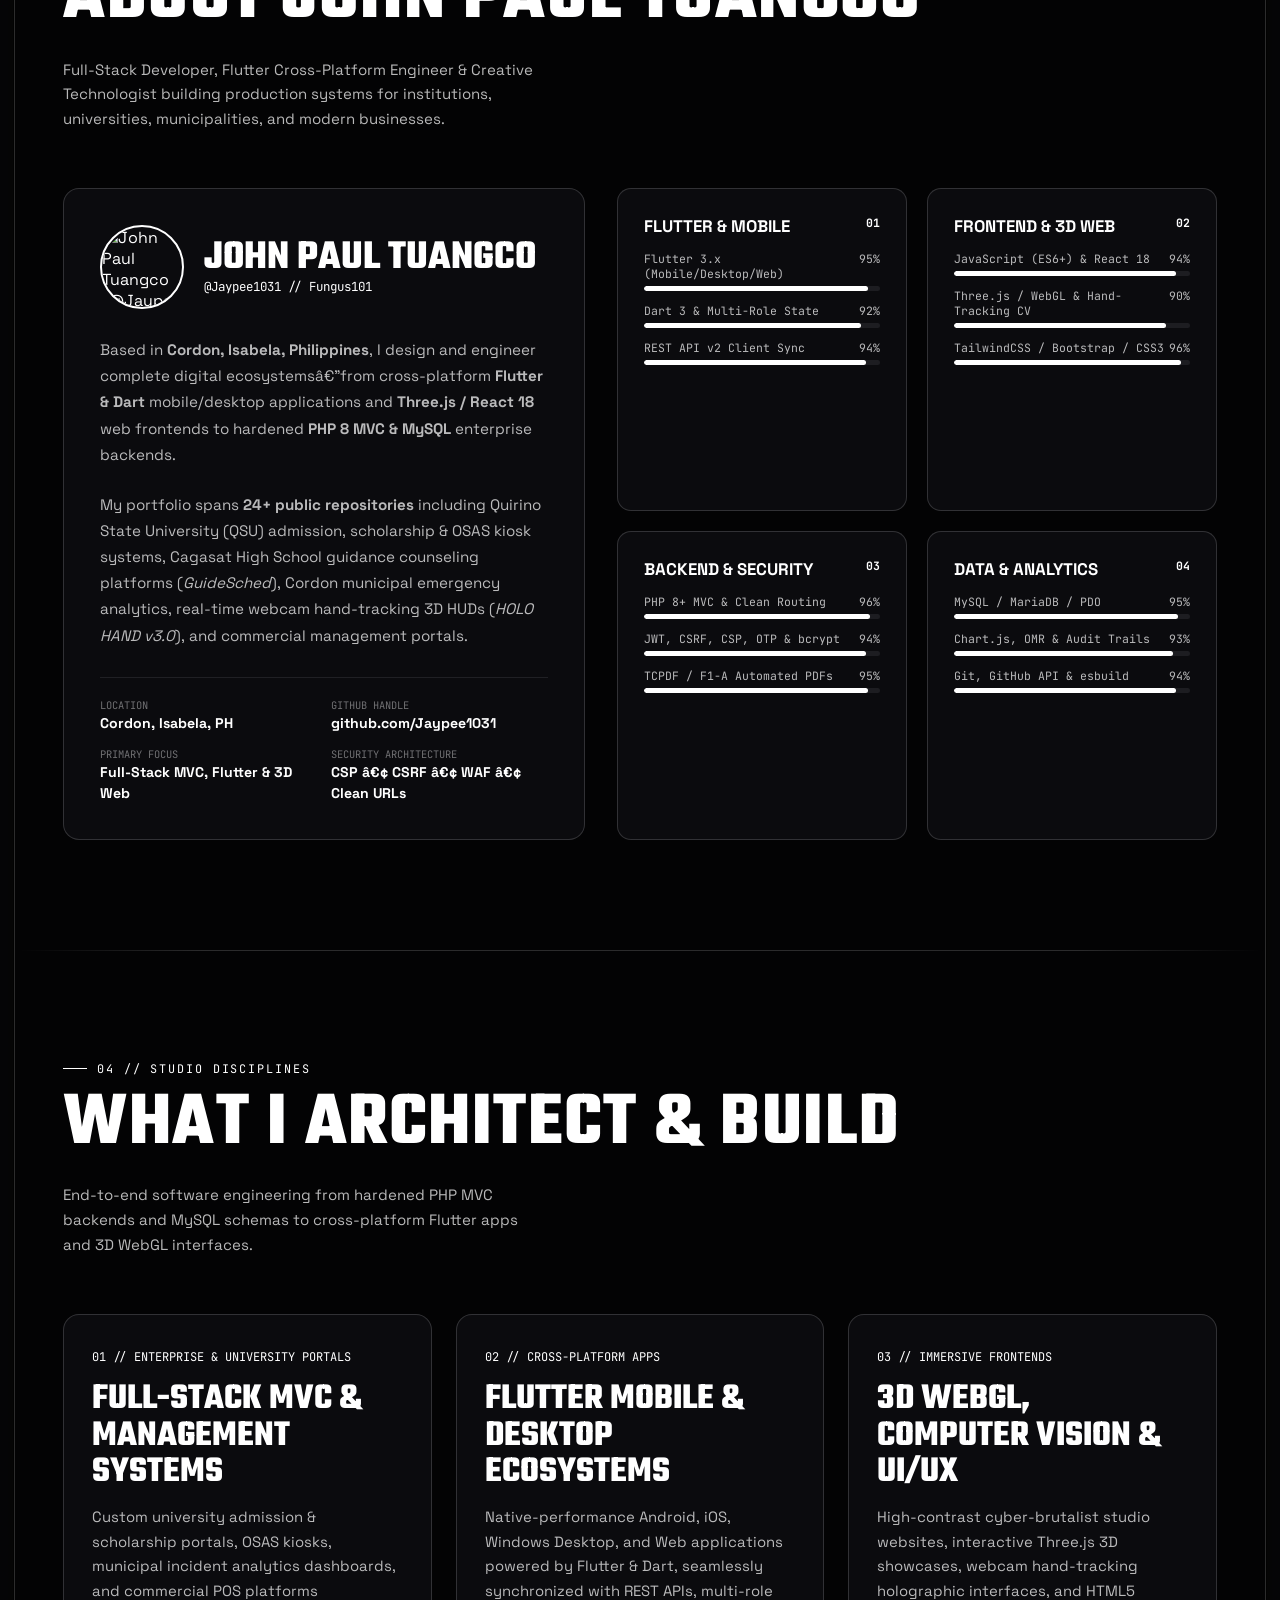
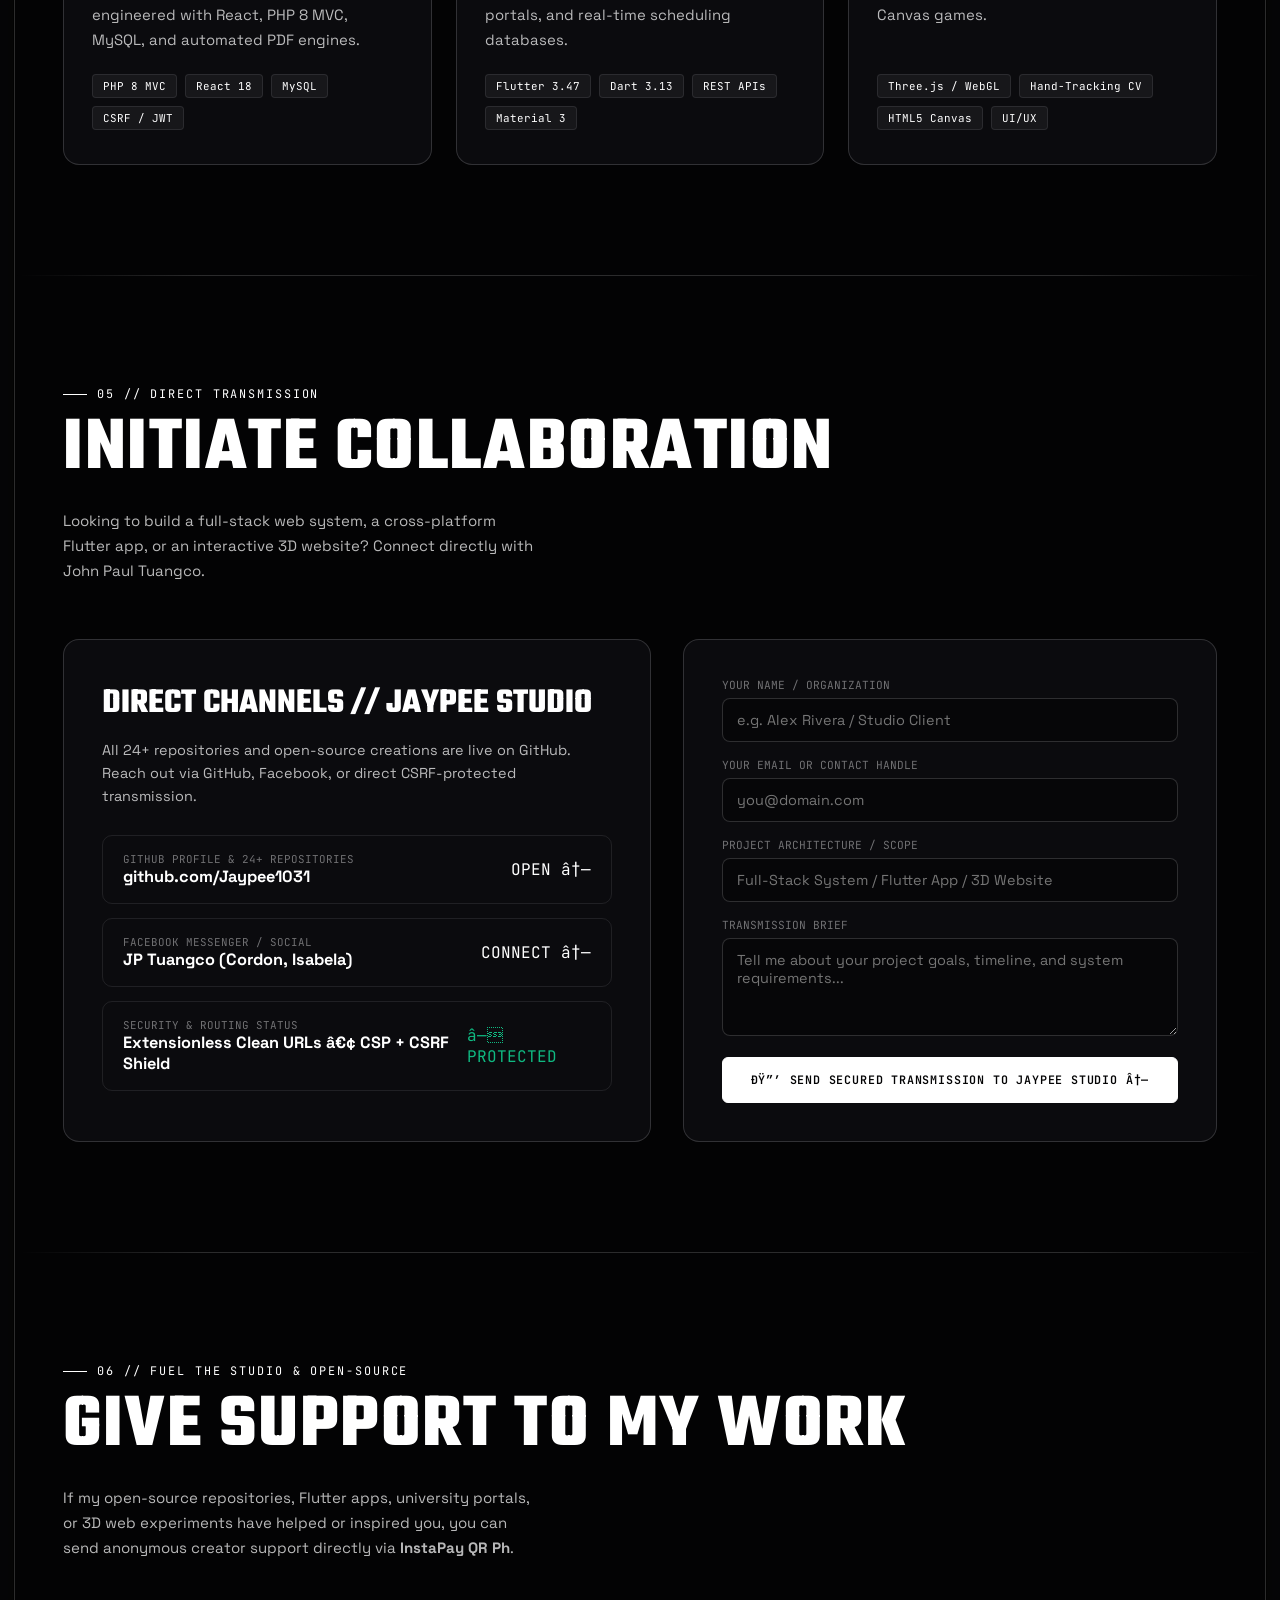
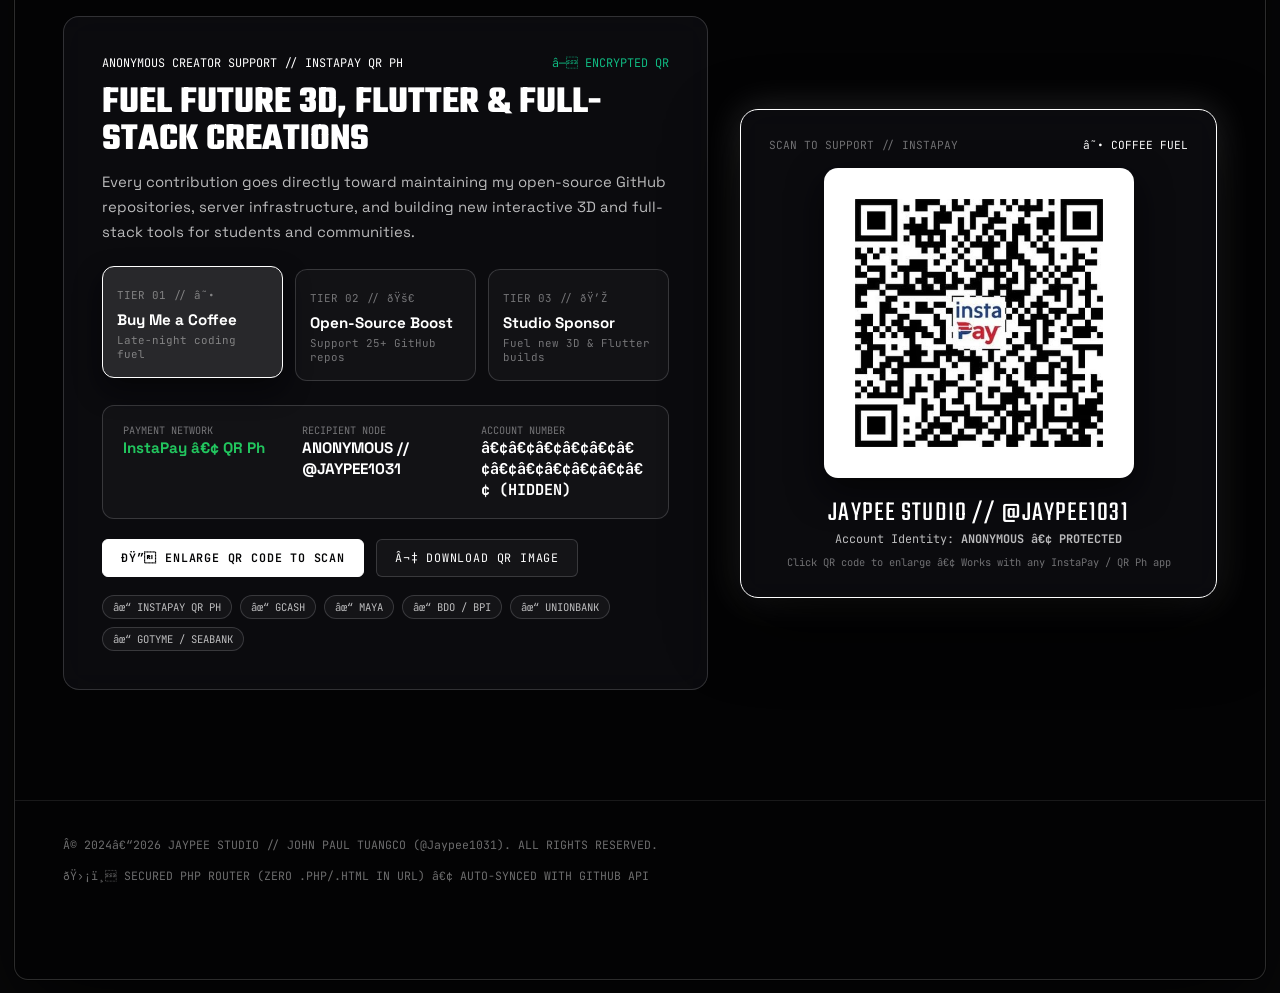
==== commit 078286cc: "Enable GitHub Pages deployment (index.html + 404.html SPA clean router + .nojekyll + client visitor " ====
--- a/index.html
+++ b/index.html
@@ -1,15 +1,16 @@
-<!DOCTYPE html>
-<html lang="en" data-theme="noir">
+﻿<!DOCTYPE html>
+<html lang="en" data-theme="noir" data-initial-section="home" data-base-path="">
 <head>
   <meta charset="UTF-8" />
   <meta name="viewport" content="width=device-width, initial-scale=1.0" />
-  <title>JAYPEE STUDIO — John Paul Tuangco (@Jaypee1031) | 3D Full-Stack & Flutter Portfolio</title>
-  <meta name="description" content="Interactive 3D Portfolio & Live GitHub Studio of John Paul Tuangco (@Jaypee1031) — Full-Stack Developer, Flutter Architect & Creative Technologist." />
+  <meta name="csrf-token" content="gh-pages-static-shield" />
+  <title>JAYPEE STUDIO â€” John Paul Tuangco (@Jaypee1031) | 3D Full-Stack &amp; Flutter Portfolio</title>
+  <meta name="description" content="Interactive 3D Portfolio &amp; Live GitHub Studio of John Paul Tuangco (@Jaypee1031) â€” Full-Stack Developer, Flutter Architect &amp; Creative Technologist." />
 
   <!-- Google Fonts: Ultra-Condensed Monumental Display (Teko, Six Caps, Anton) + Technical Sans & Mono -->
   <link rel="preconnect" href="https://fonts.googleapis.com" />
   <link rel="preconnect" href="https://fonts.gstatic.com" crossorigin />
-  <link href="https://fonts.googleapis.com/css2?family=Anton&family=JetBrains+Mono:wght@300;400;500;600&family=Six+Caps&family=Space+Grotesk:wght@300;400;500;600;700&family=Teko:wght@600;700&display=swap" rel="stylesheet" />
+  <link href="https://fonts.googleapis.com/css2?family=Anton&amp;family=JetBrains+Mono:wght@300;400;500;600&amp;family=Six+Caps&amp;family=Space+Grotesk:wght@300;400;500;600;700&amp;family=Teko:wght@600;700&amp;display=swap" rel="stylesheet" />
 
   <!-- Studio Stylesheet -->
   <link rel="stylesheet" href="css/style.css" />
@@ -22,40 +23,48 @@
   <div class="hud-cross bl">+</div>
   <div class="hud-cross br">+</div>
 
-  <!-- Fixed 3D WebGL Scene Container (Sits at z-index: 5 — in front of giant hero display text, behind UI cards) -->
+  <!-- Fixed 3D WebGL Scene Container (Sits at z-index: 5 â€” in front of giant hero display text, behind UI cards) -->
   <div id="webgl-container" aria-hidden="true"></div>
   <div class="atmosphere-overlay" aria-hidden="true"></div>
 
-  <!-- Top Notched HUD Header Bar (1:1 Reference Geometry) -->
+  <!-- Top Notched HUD Header Bar (1:1 Reference Geometry + Clean Extensionless Routes) -->
   <header class="hud-header">
     <div class="hud-top-bar">
       <!-- Top-Left Coordinates & GitHub Live Sync Indicator -->
       <div class="hud-telemetry-left">
-        <span><strong class="loc-city">ISABELA, PH</strong> &nbsp; 16° 40' 19.2000" N &nbsp; 121° 27' 25.2000" E</span>
+        <span><strong class="loc-city">ISABELA, PH</strong> &nbsp; 16Â° 40' 19.2000" N &nbsp; 121Â° 27' 25.2000" E</span>
         <a href="https://github.com/Jaypee1031" target="_blank" rel="noopener" class="gh-live-pill" title="Connected to GitHub @Jaypee1031">
           <span class="pulse-dot"></span>
-          <span id="gh-sync-status-text">GH://JAYPEE1031 • LIVE SYNC</span>
+          <span id="gh-sync-status-text">GH://JAYPEE1031 â€¢ 24 REPOS LIVE</span>
         </a>
       </div>
 
-      <!-- Top-Center Trapezoidal Notched Navigation Cradle -->
+      <!-- Top-Center Trapezoidal Notched Navigation Cradle (Clean Extensionless Links â€” No .php or .html) -->
       <nav class="hud-nav-cradle" aria-label="Primary Navigation">
         <div class="notch-top-line-left"></div>
         <div class="notch-wing-left"></div>
         <ul class="hud-nav-links">
-          <li><a href="#home" class="active">Home</a></li>
-          <li><a href="#works">Works</a></li>
-          <li><a href="#creations">Creations</a></li>
-          <li><a href="#about">About</a></li>
-          <li><a href="#services">Services</a></li>
-          <li><a href="#contacts">Contacts</a></li>
+          <li><a href="home" data-nav-section="home" class="active">Home</a></li>
+          <li><a href="works" data-nav-section="works">Works</a></li>
+          <li><a href="creations" data-nav-section="creations">Creations</a></li>
+          <li><a href="about" data-nav-section="about">About</a></li>
+          <li><a href="services" data-nav-section="services">Services</a></li>
+          <li><a href="contacts" data-nav-section="contacts">Contacts</a></li>
+          <li><a href="support" data-nav-section="support">Support</a></li>
         </ul>
         <div class="notch-wing-right"></div>
         <div class="notch-top-line-right"></div>
       </nav>
 
-      <!-- Top-Right Live Local Time Readout -->
+      <!-- Top-Right Live Local Time Readout, Real-Time Visitors Pill & Security Shield Badge -->
       <div class="hud-telemetry-right">
+        <button type="button" id="hud-visitors-btn" class="gh-live-pill" data-open-visitors="true" title="Click to open Real-Time Visitor Telemetry Radar">
+          <span class="pulse-dot"></span>
+          <span id="hud-visitors-text">1 ONLINE â€¢ LIVE</span>
+        </button>
+        <span class="gh-live-pill" title="CSP Nonce + CSRF Token + WAF Shield + Extensionless Routing Active">
+          ðŸ›¡ï¸ SECURED
+        </span>
         <span id="hud-live-clock">Local time: 14:45:00 (2:45 PM)</span>
       </div>
     </div>
@@ -65,13 +74,13 @@
   <aside class="studio-control-dock" aria-label="Theme and 3D Scene Controls">
     <div class="dock-group">
       <span class="dock-label">THEME (<span id="active-theme-label">NOIR B&amp;W</span>):</span>
-      <button type="button" class="theme-swatch active" data-set-theme="noir" title="Noir Monochrome (Black & White Reference)"></button>
-      <button type="button" class="theme-swatch" data-set-theme="crimson" title="Cyber Crimson (Black & White + Electric Red)"></button>
-      <button type="button" class="theme-swatch" data-set-theme="acid" title="Acid Volt (Black & White + Cyber Lime)"></button>
-      <button type="button" class="theme-swatch" data-set-theme="cobalt" title="Quantum Cobalt (Black & White + Cyan)"></button>
-      <button type="button" class="theme-swatch" data-set-theme="gold" title="Solar Gold (Black & White + Liquid Gold)"></button>
+      <button type="button" class="theme-swatch active" data-set-theme="noir" title="Noir Monochrome (Black &amp; White Reference)"></button>
+      <button type="button" class="theme-swatch" data-set-theme="crimson" title="Cyber Crimson (Black &amp; White + Electric Red)"></button>
+      <button type="button" class="theme-swatch" data-set-theme="acid" title="Acid Volt (Black &amp; White + Cyber Lime)"></button>
+      <button type="button" class="theme-swatch" data-set-theme="cobalt" title="Quantum Cobalt (Black &amp; White + Cyan)"></button>
+      <button type="button" class="theme-swatch" data-set-theme="gold" title="Solar Gold (Black &amp; White + Liquid Gold)"></button>
       <button type="button" class="theme-swatch" data-set-theme="prism" title="Cyber Prism (Magenta + Cyan Synth)"></button>
-      <button type="button" class="theme-swatch" data-set-theme="ivory" title="Stark Ivory (Daylight White & Black)"></button>
+      <button type="button" class="theme-swatch" data-set-theme="ivory" title="Stark Ivory (Daylight White &amp; Black)"></button>
     </div>
     <div class="dock-divider"></div>
     <div class="dock-group">
@@ -88,10 +97,9 @@
     <main class="hud-frame">
 
       <!-- ====================================================================
-           SECTION 01 // HERO ("JAYPEE STUDIO" — EXACT REFERENCE ARCHITECTURE)
+           SECTION 01 // HERO ("JAYPEE STUDIO" â€” EXACT REFERENCE ARCHITECTURE)
            ==================================================================== -->
       <section id="home" class="hero-section">
-        <!-- Top Monumental Ultra-Condensed Block Typography (Sits at z-index: 1 behind the 3D Bust) -->
         <div>
           <div class="hero-monument-wrap">
             <svg class="hero-monument-svg" viewBox="0 0 1600 400" preserveAspectRatio="none" role="img" aria-label="JAYPEE STUDIO">
@@ -106,13 +114,12 @@
             </svg>
           </div>
 
-          <!-- Left "since 2024 •" & Right Staggered "CREATING MEMORABLE DIGITAL EXPERIENCES" -->
           <div class="hero-title-meta-row">
             <div class="hero-since-block">
               <div>since</div>
               <div>
                 <span class="year-indent">2024</span>
-                <span class="dot-marker">•</span>
+                <span class="dot-marker">â€¢</span>
               </div>
             </div>
 
@@ -126,8 +133,8 @@
         </div>
 
         <!-- Center Interactive 3D Drag/Orbit Zone over the Sculpted Cyber-Bust -->
-        <div id="hero-3d-stage" class="hero-3d-stage-zone" title="Drag to rotate 3D sculpture • Press T to switch color themes">
-          <span class="stage-hint-pill">DRAG TO ORBIT 3D SCULPTURE • PRESS [T] FOR COLOR THEMES</span>
+        <div id="hero-3d-stage" class="hero-3d-stage-zone" title="Drag to rotate 3D sculpture â€¢ Press T to switch color themes">
+          <span class="stage-hint-pill">DRAG TO ORBIT 3D SCULPTURE â€¢ PRESS [T] FOR COLOR THEMES</span>
         </div>
 
         <!-- Bottom Left Role Typography & Bottom Right Glowing Spherical "CONTACT" Orb -->
@@ -141,14 +148,14 @@
             <div class="hero-sub-identity">
               <span class="identity-tag">JOHN PAUL TUANGCO</span>
               <span class="identity-tag">@JAYPEE1031</span>
-              <span class="identity-tag">FLUTTER • REACT • PHP • 3D</span>
+              <span class="identity-tag">FLUTTER â€¢ REACT â€¢ PHP â€¢ 3D</span>
             </div>
           </div>
 
           <div class="orb-cta-wrap">
-            <a href="#contacts" id="hero-orb-cta" class="orb-cta-btn">
+            <a href="contacts" data-nav-section="contacts" id="hero-orb-cta" class="orb-cta-btn">
               <span>CONTACT</span>
-              <span class="orb-cta-sub">INITIATE ↗</span>
+              <span class="orb-cta-sub">INITIATE â†—</span>
             </a>
           </div>
         </div>
@@ -170,54 +177,105 @@
               <h2 class="section-title">SELECTED WORKS &amp; SYSTEMS</h2>
             </div>
             <p class="section-desc">
-              Production full-stack platforms, cross-platform Flutter mobile &amp; desktop ecosystems, municipal analytics portals, and interactive web experiments engineered by <strong>John Paul Tuangco (@Jaypee1031)</strong>.
+              Production full-stack platforms, cross-platform Flutter mobile &amp; desktop ecosystems, municipal analytics portals, and interactive 3D/CV experiments engineered by <strong>John Paul Tuangco (@Jaypee1031)</strong>.
             </p>
           </div>
 
           <!-- Live GitHub Telemetry Counters -->
           <div class="telemetry-strip">
             <div class="telemetry-card">
-              <div class="telemetry-value" id="stat-repo-count">15<span>+</span></div>
+              <div class="telemetry-value" id="stat-repo-count">24<span>+</span></div>
               <div class="telemetry-label">Public GitHub Repositories</div>
               <div class="telemetry-sub" id="stat-sync-source">Connected to github.com/Jaypee1031</div>
             </div>
             <div class="telemetry-card">
-              <div class="telemetry-value" id="stat-total-volume">186.6<span>MB</span></div>
+              <div class="telemetry-value" id="stat-total-volume">281.4<span>MB</span></div>
               <div class="telemetry-label">Total Codebase Footprint</div>
               <div class="telemetry-sub" id="stat-latest-push">Auto-synced with latest commits</div>
             </div>
             <div class="telemetry-card">
-              <div class="telemetry-value">4<span>×</span></div>
+              <div class="telemetry-value">5<span>Ã—</span></div>
               <div class="telemetry-label">Core Engineering Domains</div>
-              <div class="telemetry-sub">Flutter • Full-Stack Web • Enterprise PHP • 3D/Canvas</div>
-            </div>
-            <div class="telemetry-card">
-              <div class="telemetry-value">LIVE<span>•</span></div>
-              <div class="telemetry-label">Auto-Update Engine</div>
-              <div class="telemetry-sub">New GitHub repos render automatically</div>
+              <div class="telemetry-sub">Flutter â€¢ Full-Stack MVC â€¢ Three.js 3D â€¢ CV â€¢ Civic Tech</div>
+            </div>
+            <div class="telemetry-card" data-open-visitors="true" style="cursor:pointer;" title="Click to inspect Live Visitor Radar">
+              <div class="telemetry-value"><span id="stat-live-online" style="color:var(--status-online);">1</span><span> ONLINE</span></div>
+              <div class="telemetry-label">Real-Time Active Visitors</div>
+              <div class="telemetry-sub" id="stat-total-visits">Syncing live visitor telemetry...</div>
+            </div>
+          </div>
+
+          <!-- Real-Time Visitor Multi-Horizon Breakdown Bar (Week / Month / Year / All-Time) -->
+          <div class="lang-distribution-box" style="margin-bottom:48px;">
+            <div style="display:flex;flex-wrap:wrap;justify-content:space-between;align-items:center;gap:12px;margin-bottom:16px;">
+              <div style="display:flex;align-items:center;gap:10px;font-family:'JetBrains Mono',monospace;font-size:0.75rem;">
+                <span class="pulse-dot"></span>
+                <span>REAL-TIME VISITOR TELEMETRY // TODAY â€¢ THIS WEEK â€¢ THIS MONTH â€¢ THIS YEAR â€¢ ALL-TIME</span>
+              </div>
+              <button type="button" class="btn-hud" data-open-visitors="true" style="padding:6px 14px;font-size:0.68rem;">
+                ðŸ“Š OPEN LIVE VISITOR ANALYTICS &amp; CHARTS
+              </button>
+            </div>
+
+            <div style="display:grid;grid-template-columns:repeat(auto-fit,minmax(145px,1fr));gap:12px;">
+              <div style="padding:14px 16px;border:1px solid var(--border-subtle);border-radius:10px;background:rgba(255,255,255,0.02);">
+                <div style="font-family:'JetBrains Mono',monospace;font-size:0.64rem;color:var(--text-muted);">â— ONLINE NOW</div>
+                <div id="vbar-online" style="font-family:'Teko',sans-serif;font-size:2.3rem;line-height:1;color:var(--status-online);margin-top:4px;">1</div>
+                <div style="font-family:'JetBrains Mono',monospace;font-size:0.62rem;color:var(--text-secondary);">Active Sessions (45s)</div>
+              </div>
+
+              <div style="padding:14px 16px;border:1px solid var(--border-subtle);border-radius:10px;background:rgba(255,255,255,0.02);">
+                <div style="font-family:'JetBrains Mono',monospace;font-size:0.64rem;color:var(--text-muted);">TODAY'S VISITORS</div>
+                <div id="vbar-today" style="font-family:'Teko',sans-serif;font-size:2.3rem;line-height:1;color:var(--text-primary);margin-top:4px;">1</div>
+                <div style="font-family:'JetBrains Mono',monospace;font-size:0.62rem;color:var(--text-secondary);">24-Hour Count</div>
+              </div>
+
+              <div style="padding:14px 16px;border:1px solid var(--border-subtle);border-radius:10px;background:rgba(255,255,255,0.02);">
+                <div style="font-family:'JetBrains Mono',monospace;font-size:0.64rem;color:var(--text-muted);">THIS WEEK</div>
+                <div id="vbar-week" style="font-family:'Teko',sans-serif;font-size:2.3rem;line-height:1;color:var(--accent-primary);margin-top:4px;">1</div>
+                <div style="font-family:'JetBrains Mono',monospace;font-size:0.62rem;color:var(--text-secondary);">7-Day Rolling Total</div>
+              </div>
+
+              <div style="padding:14px 16px;border:1px solid var(--border-subtle);border-radius:10px;background:rgba(255,255,255,0.02);">
+                <div style="font-family:'JetBrains Mono',monospace;font-size:0.64rem;color:var(--text-muted);">THIS MONTH</div>
+                <div id="vbar-month" style="font-family:'Teko',sans-serif;font-size:2.3rem;line-height:1;color:var(--text-primary);margin-top:4px;">1</div>
+                <div style="font-family:'JetBrains Mono',monospace;font-size:0.62rem;color:var(--text-secondary);">Monthly Visitors</div>
+              </div>
+
+              <div style="padding:14px 16px;border:1px solid var(--border-subtle);border-radius:10px;background:rgba(255,255,255,0.02);">
+                <div style="font-family:'JetBrains Mono',monospace;font-size:0.64rem;color:var(--text-muted);">THIS YEAR</div>
+                <div id="vbar-year" style="font-family:'Teko',sans-serif;font-size:2.3rem;line-height:1;color:var(--accent-primary);margin-top:4px;">1</div>
+                <div style="font-family:'JetBrains Mono',monospace;font-size:0.62rem;color:var(--text-secondary);">Annual Visitors</div>
+              </div>
+
+              <div style="padding:14px 16px;border:1px solid var(--border-subtle);border-radius:10px;background:rgba(255,255,255,0.02);">
+                <div style="font-family:'JetBrains Mono',monospace;font-size:0.64rem;color:var(--text-muted);">ALL-TIME TOTAL</div>
+                <div id="vbar-total" style="font-family:'Teko',sans-serif;font-size:2.3rem;line-height:1;color:var(--text-primary);margin-top:4px;">43</div>
+                <div style="font-family:'JetBrains Mono',monospace;font-size:0.62rem;color:var(--text-secondary);">Cumulative Visits</div>
+              </div>
             </div>
           </div>
 
           <!-- Flagship Featured Creations Grid -->
           <div class="featured-grid">
 
-            <!-- 1. FLAGSHIP: GuideSched (Flutter + PHP + MySQL Ecosystem) -->
+            <!-- 1. FLAGSHIP: GuideSched & Appointment in Guidance Ecosystem -->
             <article class="creation-card flagship">
               <div>
                 <div class="creation-top-meta">
                   <span>01 // DUAL-PLATFORM ECOSYSTEM (WEB + MOBILE + DESKTOP)</span>
                   <span class="creation-badge">FLUTTER 3.47 + PHP 8 API</span>
                 </div>
-                <h3 class="creation-title">GUIDESCHED — COUNSELING &amp; SCHEDULING SYSTEM</h3>
-                <div class="creation-subtitle">github.com/Jaypee1031/guidesched &amp; /guideschedapp</div>
+                <h3 class="creation-title">GUIDESCHED â€” COUNSELING &amp; SCHEDULING SYSTEM</h3>
+                <div class="creation-subtitle">Appointment-in-Guidance â€¢ GuideSched-App â€¢ Appointment-in-Guidance-App</div>
                 <p class="creation-desc">
-                  A comprehensive guidance counseling appointment and scheduling platform engineered for <strong>Cagasat High School</strong>. Built with a unified <strong>2-User Role System (Student &amp; Guidance Counselor)</strong> across both a full-featured <strong>PHP 8 Web Portal</strong> and a cross-platform <strong>Flutter 3.47 / Dart 3.13 Mobile &amp; Desktop Application</strong>.
+                  A comprehensive guidance counseling appointment and scheduling platform engineered for <strong>Cagasat High School</strong>. Built with a unified multi-role architecture (<strong>Student, Guidance Counselor &amp; Principal</strong>) across a full-featured <strong>PHP 8 Web Portal</strong> and a cross-platform <strong>Flutter 3.47 / Dart 3.13 Mobile &amp; Desktop Application</strong>.
                 </p>
                 <ul class="creation-highlights">
-                  <li>Cross-Platform Flutter Mobile &amp; Desktop App</li>
-                  <li>RESTful `/api/` Backend with PHP 8 &amp; MySQL/MariaDB</li>
-                  <li>Student Appointment Booking &amp; Live Status Tracking</li>
-                  <li>Counselor Case Management, Schedules &amp; Analytics</li>
+                  <li>Cross-Platform Flutter Mobile, Desktop &amp; Web App</li>
+                  <li>RESTful `/api/v2/` Backend with Smart Concern Suggestion</li>
+                  <li>Student, Counselor &amp; Principal Multi-Role Dashboards</li>
+                  <li>Real-Time Urgent Notifications, Handover &amp; Analytics</li>
                 </ul>
                 <div class="tech-stack-row">
                   <span class="tech-pill">Flutter 3.47.2</span>
@@ -225,30 +283,28 @@
                   <span class="tech-pill">PHP 8.x REST API</span>
                   <span class="tech-pill">MySQL / MariaDB</span>
                   <span class="tech-pill">JavaScript</span>
-                  <span class="tech-pill">C++ Desktop Runner</span>
                 </div>
                 <div class="creation-actions">
-                  <a href="https://github.com/Jaypee1031/Appointment-in-Guidance" target="_blank" rel="noopener" class="btn-hud primary">APPOINTMENT IN GUIDANCE V2 ↗</a>
-                  <a href="https://github.com/Jaypee1031/GuideSched-App" target="_blank" rel="noopener" class="btn-hud">GUIDESCHED-APP (FLUTTER) ↗</a>
-                  <a href="https://github.com/Jaypee1031/Appointment-in-Guidance-App" target="_blank" rel="noopener" class="btn-hud">FULL SUITE REPO ↗</a>
-                  <button type="button" class="btn-hud" data-inspect-repo="guidesched">📄 LIVE README</button>
-                </div>
-              </div>
-
-              <!-- Interactive Visual Architecture Blueprint -->
+                  <a href="https://github.com/Jaypee1031/Appointment-in-Guidance" target="_blank" rel="noopener" class="btn-hud primary">APPOINTMENT IN GUIDANCE V2 â†—</a>
+                  <a href="https://github.com/Jaypee1031/GuideSched-App" target="_blank" rel="noopener" class="btn-hud">GUIDESCHED-APP (FLUTTER) â†—</a>
+                  <a href="https://github.com/Jaypee1031/Appointment-in-Guidance-App" target="_blank" rel="noopener" class="btn-hud">FULL SUITE REPO â†—</a>
+                  <button type="button" class="btn-hud" data-inspect-repo="guidesched">ðŸ“„ LIVE README</button>
+                </div>
+              </div>
+
               <div class="creation-visual-preview">
                 <div class="arch-terminal-header">
                   <span>SYS_ARCH // GUIDESCHED_V3.47</span>
-                  <span style="color:var(--accent-primary);">● ONLINE</span>
+                  <span style="color:var(--accent-primary);">â— ONLINE</span>
                 </div>
                 <div class="arch-diagram-nodes">
                   <div class="arch-node">
                     <strong>FLUTTER CLIENT</strong>
-                    <span>Dart 3.13 • Mobile &amp; Desktop</span>
+                    <span>Dart 3.13 â€¢ Mobile &amp; Desktop</span>
                   </div>
                   <div class="arch-node" style="border-color:var(--accent-primary);">
                     <strong>PHP 8 REST API</strong>
-                    <span>Unified /api/ • Auth &amp; Sync</span>
+                    <span>Unified /api/v2 â€¢ Auth &amp; Sync</span>
                   </div>
                   <div class="arch-node">
                     <strong>MYSQL / MARIADB</strong>
@@ -256,14 +312,14 @@
                   </div>
                 </div>
                 <div style="font-family:'JetBrains Mono',monospace;font-size:0.72rem;line-height:1.6;color:rgba(255,255,255,0.72);background:rgba(255,255,255,0.03);padding:14px;border-radius:8px;border:1px solid rgba(255,255,255,0.08);">
-                  <div>&gt; ROLES: [Student Portal] ⇄ [Guidance Counselor Admin]</div>
+                  <div>&gt; ROLES: [Student] â‡„ [Counselor] â‡„ [Principal]</div>
                   <div>&gt; DESIGN: Emerald &amp; Forest Green Calming UI System</div>
                   <div>&gt; DEPLOYMENT: Cagasat High School Guidance Office</div>
                 </div>
               </div>
             </article>
 
-            <!-- 2. Smart Brew & Car Wash (React 18 + Tailwind + PHP + JWT) -->
+            <!-- 2. Smart Brew & Car Wash -->
             <article class="creation-card">
               <div>
                 <div class="creation-top-meta">
@@ -273,7 +329,7 @@
                 <h3 class="creation-title">SMART BREW &amp; CAR WASH MANAGEMENT</h3>
                 <div class="creation-subtitle">github.com/Jaypee1031/Smart-Brew-and-Car-Wash---Full-stack-caf-management-system</div>
                 <p class="creation-desc">
-                  Full-stack commercial web application for a café and car wash business in <strong>Cordon, Isabela, Philippines</strong>. Combines a reactive <strong>React 18 &amp; TailwindCSS</strong> storefront with a secure <strong>PHP 8 + MySQL</strong> backend protected by <strong>JWT authentication</strong> and <strong>bcrypt</strong> password hashing.
+                  Full-stack commercial web application for a cafÃ© and car wash business in <strong>Cordon, Isabela, Philippines</strong>. Combines a reactive <strong>React 18 &amp; TailwindCSS</strong> storefront with a secure <strong>PHP 8 + MySQL</strong> backend protected by <strong>JWT authentication</strong> and <strong>bcrypt</strong> password hashing.
                 </p>
                 <ul class="creation-highlights">
                   <li>JWT Authentication &amp; bcrypt Security</li>
@@ -291,41 +347,41 @@
                 </div>
               </div>
               <div class="creation-actions">
-                <a href="https://github.com/Jaypee1031/Smart-Brew-and-Car-Wash---Full-stack-caf-management-system" target="_blank" rel="noopener" class="btn-hud primary">OPEN GITHUB REPO ↗</a>
-                <button type="button" class="btn-hud" data-inspect-repo="Smart-Brew-and-Car-Wash---Full-stack-caf-management-system">📄 LIVE README</button>
+                <a href="https://github.com/Jaypee1031/Smart-Brew-and-Car-Wash---Full-stack-caf-management-system" target="_blank" rel="noopener" class="btn-hud primary">OPEN GITHUB REPO â†—</a>
+                <button type="button" class="btn-hud" data-inspect-repo="Smart-Brew-and-Car-Wash---Full-stack-caf-management-system">ðŸ“„ LIVE README</button>
               </div>
             </article>
 
-            <!-- 3. University Admission Portal (PHP + MySQL + Automated PDF) -->
+            <!-- 3. University Admission Portal V2 & V1 -->
             <article class="creation-card">
               <div>
                 <div class="creation-top-meta">
                   <span>03 // HIGHER-EDUCATION ENTERPRISE PORTAL</span>
-                  <span class="creation-badge">PHP + MYSQL + F1-A PDF</span>
-                </div>
-                <h3 class="creation-title">UNIVERSITY ADMISSION PORTAL</h3>
-                <div class="creation-subtitle">github.com/Jaypee1031/admission-portal</div>
+                  <span class="creation-badge">PHP MVC + OMR + F1-A/F2 PDF</span>
+                </div>
+                <h3 class="creation-title">QSU UNIVERSITY ADMISSION PORTAL V2</h3>
+                <div class="creation-subtitle">Admission-Portal-V2-Update &amp; admission-portal</div>
                 <p class="creation-desc">
-                  End-to-end university admission and applicant management portal allowing Freshman and Transferee students to register, upload credentials, fill out pre-admission forms, schedule entrance exam test permits, and automatically generate official <strong>F1-A format PDFs</strong>.
+                  End-to-end university admission and applicant management system for <strong>Quirino State University (QSU)</strong> allowing Freshman and Transferee students to register, upload credentials, complete assessment questionnaires, schedule exam permits, and generate official <strong>F1-A/F2 format PDFs</strong>.
                 </p>
                 <ul class="creation-highlights">
-                  <li>Automated Official F1-A PDF Form Generation</li>
-                  <li>Freshman vs. Transferee Document Workflows</li>
-                  <li>Entrance Exam Test Permit Scheduling</li>
-                  <li>Admin Document Verification &amp; Charts</li>
+                  <li>Automated Official F1-A &amp; F2 PDF Claim Stubs</li>
+                  <li>OMR Exam Scanner &amp; Test Result Analytics</li>
+                  <li>AI Assistant Chat Widget &amp; Path Obfuscation Security</li>
+                  <li>Admin Document Verification &amp; Slot Scheduling</li>
                 </ul>
                 <div class="tech-stack-row">
-                  <span class="tech-pill">PHP 8</span>
+                  <span class="tech-pill">PHP 8 MVC</span>
                   <span class="tech-pill">MySQL</span>
-                  <span class="tech-pill">Bootstrap</span>
-                  <span class="tech-pill">PDF Generator</span>
-                  <span class="tech-pill">JavaScript</span>
+                  <span class="tech-pill">TCPDF</span>
+                  <span class="tech-pill">OMR Scanner</span>
+                  <span class="tech-pill">AI Chat Widget</span>
                 </div>
               </div>
               <div class="creation-actions">
-                <a href="https://github.com/Jaypee1031/Admission-Portal-V2-Update" target="_blank" rel="noopener" class="btn-hud primary">ADMISSION PORTAL V2 REPO ↗</a>
-                <a href="https://github.com/Jaypee1031/admission-portal" target="_blank" rel="noopener" class="btn-hud">V1 PORTAL REPO ↗</a>
-                <button type="button" class="btn-hud" data-inspect-repo="Admission-Portal-V2-Update">📄 LIVE README</button>
+                <a href="https://github.com/Jaypee1031/Admission-Portal-V2-Update" target="_blank" rel="noopener" class="btn-hud primary">ADMISSION PORTAL V2 REPO â†—</a>
+                <a href="https://github.com/Jaypee1031/admission-portal" target="_blank" rel="noopener" class="btn-hud">V1 PORTAL REPO â†—</a>
+                <button type="button" class="btn-hud" data-inspect-repo="Admission-Portal-V2-Update">ðŸ“„ LIVE README</button>
               </div>
             </article>
 
@@ -356,19 +412,19 @@
                 </div>
               </div>
               <div class="creation-actions">
-                <a href="https://github.com/Jaypee1031/cordon" target="_blank" rel="noopener" class="btn-hud primary">CORDON ANALYTICS ↗</a>
-                <a href="https://github.com/Jaypee1031/Cordon-Rescue" target="_blank" rel="noopener" class="btn-hud">CORDON RESCUE ↗</a>
+                <a href="https://github.com/Jaypee1031/cordon" target="_blank" rel="noopener" class="btn-hud primary">CORDON ANALYTICS â†—</a>
+                <a href="https://github.com/Jaypee1031/Cordon-Rescue" target="_blank" rel="noopener" class="btn-hud">CORDON RESCUE â†—</a>
               </div>
             </article>
 
-            <!-- 5. HOLO HAND v3.0 — Webcam Hand-Tracking & Mystic 3D HUD -->
+            <!-- 5. HOLO HAND v3.0 â€” Webcam Hand-Tracking & Mystic 3D HUD -->
             <article class="creation-card">
               <div>
                 <div class="creation-top-meta">
                   <span>05 // COMPUTER VISION &amp; HOLOGRAPHIC 3D HUD</span>
                   <span class="creation-badge">WEBCAM HAND TRACKING + WEBGL</span>
                 </div>
-                <h3 class="creation-title">HOLO HAND V3.0 — MYSTIC HOLOGRAPHIC SUITE</h3>
+                <h3 class="creation-title">HOLO HAND V3.0 â€” MYSTIC HOLOGRAPHIC SUITE</h3>
                 <div class="creation-subtitle">github.com/Jaypee1031/3D-Hand-Holo</div>
                 <p class="creation-desc">
                   Real-time webcam computer-vision hand-tracking and holographic Doctor Strange mystic spell/HUD interface built with <strong>HTML5 Canvas, WebGL Shaders, and JavaScript</strong>. Tracks finger landmarks in real time to cast interactive geometric mandalas, energy shields, and futuristic HUD controls.
@@ -387,8 +443,8 @@
                 </div>
               </div>
               <div class="creation-actions">
-                <a href="https://github.com/Jaypee1031/3D-Hand-Holo" target="_blank" rel="noopener" class="btn-hud primary">OPEN 3D-HAND-HOLO REPO ↗</a>
-                <button type="button" class="btn-hud" data-inspect-repo="3D-Hand-Holo">📄 LIVE README</button>
+                <a href="https://github.com/Jaypee1031/3D-Hand-Holo" target="_blank" rel="noopener" class="btn-hud primary">OPEN 3D-HAND-HOLO REPO â†—</a>
+                <button type="button" class="btn-hud" data-inspect-repo="3D-Hand-Holo">ðŸ“„ LIVE README</button>
               </div>
             </article>
 
@@ -400,7 +456,7 @@
                   <span class="creation-badge">PHP 8 MVC + THREE.JS + KIOSK</span>
                 </div>
                 <h3 class="creation-title">QSU SCHOLARSHIP, OSAS LOGBOOK &amp; 3D STUDENT COUNCIL</h3>
-                <div class="creation-subtitle">Scholarship-Management-System • Log-Book-OSAS • Student-Council-Portal</div>
+                <div class="creation-subtitle">Scholarship-Management-System â€¢ Log-Book-OSAS â€¢ Student-Council-Portal</div>
                 <p class="creation-desc">
                   A suite of institutional platforms engineered for <strong>Quirino State University (QSU)</strong>: an <strong>Academic &amp; Service Scholarship MVC Portal</strong> with TCPDF generation, a full-screen <strong>OSAS Walk-In Digital Logbook Kiosk</strong> with audit trails, and a <strong>Three.js + PHP 8 Supreme Student Council 3D Portal</strong>.
                 </p>
@@ -408,7 +464,7 @@
                   <li>Custom PHP 8 MVC Scholarship Router &amp; TCPDF Engine</li>
                   <li>OSAS Walk-In Touch Kiosk, Audit Logs &amp; CSV Export</li>
                   <li>Three.js r187 + esbuild 3D Student Council Hub &amp; CMS</li>
-                  <li>Admission Portal V2 Update with OMR &amp; AI Chat Widget</li>
+                  <li>Multi-Campus Support (Diffun â€¢ Cabarroguis â€¢ Maddela)</li>
                 </ul>
                 <div class="tech-stack-row">
                   <span class="tech-pill">PHP 8 MVC</span>
@@ -419,23 +475,55 @@
                 </div>
               </div>
               <div class="creation-actions">
-                <a href="https://github.com/Jaypee1031/Scholarship-Management-System" target="_blank" rel="noopener" class="btn-hud primary">SCHOLARSHIP REPO ↗</a>
-                <a href="https://github.com/Jaypee1031/Log-Book-OSAS" target="_blank" rel="noopener" class="btn-hud">OSAS LOGBOOK ↗</a>
-                <a href="https://github.com/Jaypee1031/Student-Council-Portal" target="_blank" rel="noopener" class="btn-hud">STUDENT COUNCIL 3D ↗</a>
+                <a href="https://github.com/Jaypee1031/Scholarship-Management-System" target="_blank" rel="noopener" class="btn-hud primary">SCHOLARSHIP REPO â†—</a>
+                <a href="https://github.com/Jaypee1031/Log-Book-OSAS" target="_blank" rel="noopener" class="btn-hud">OSAS LOGBOOK â†—</a>
+                <a href="https://github.com/Jaypee1031/Student-Council-Portal" target="_blank" rel="noopener" class="btn-hud">STUDENT COUNCIL 3D â†—</a>
               </div>
             </article>
 
-            <!-- 7. Cyberpunk Neon Snake & Interactive 3D / Canvas Lab -->
-            <article class="creation-card" style="grid-column: span 12;">
+            <!-- 7. DTC â€” QR Code Attendance, Foot Traffic & Training System -->
+            <article class="creation-card">
               <div>
                 <div class="creation-top-meta">
-                  <span>07 // CREATIVE CODING &amp; INTERACTIVE ARCADE</span>
+                  <span>07 // DIGITAL TRANSFORMATION CENTER (DTC)</span>
+                  <span class="creation-badge">QR SCANNER + FOOT TRAFFIC + PHP</span>
+                </div>
+                <h3 class="creation-title">DTC QR ATTENDANCE &amp; FOOT TRAFFIC SYSTEM</h3>
+                <div class="creation-subtitle">github.com/Jaypee1031/DTC &amp; /DTC-PROJECT</div>
+                <p class="creation-desc">
+                  Comprehensive <strong>Digital Transformation Center (DTC)</strong> platform featuring real-time <strong>QR Code Attendance Scanning</strong> (`scan_qr.php`, `qr_in.php`), <strong>Foot Traffic Monitoring</strong> (`Dtc_foot_traffic.php`), event attendance logs, and training submission workflows across Admin, Staff, and User dashboards.
+                </p>
+                <ul class="creation-highlights">
+                  <li>Real-Time QR Code Check-In &amp; Event Attendance</li>
+                  <li>Facility Foot Traffic Tracking &amp; Telemetry</li>
+                  <li>Training Program Submission &amp; Approval Pipeline</li>
+                  <li>Role-Based Admin, Staff &amp; User Dashboards</li>
+                </ul>
+                <div class="tech-stack-row">
+                  <span class="tech-pill">PHP 8</span>
+                  <span class="tech-pill">MySQL (salunat_dtc)</span>
+                  <span class="tech-pill">QR Scanner</span>
+                  <span class="tech-pill">Foot Traffic Analytics</span>
+                </div>
+              </div>
+              <div class="creation-actions">
+                <a href="https://github.com/Jaypee1031/DTC" target="_blank" rel="noopener" class="btn-hud primary">OPEN DTC REPO â†—</a>
+                <a href="https://github.com/Jaypee1031/DTC-PROJECT" target="_blank" rel="noopener" class="btn-hud">DTC-PROJECT â†—</a>
+                <button type="button" class="btn-hud" data-inspect-repo="DTC">ðŸ“„ LIVE README</button>
+              </div>
+            </article>
+
+            <!-- 8. Cyberpunk Neon Snake & Interactive 3D / Canvas Lab -->
+            <article class="creation-card">
+              <div>
+                <div class="creation-top-meta">
+                  <span>08 // CREATIVE CODING &amp; INTERACTIVE ARCADE</span>
                   <span class="creation-badge">PLAYABLE LIVE IN BROWSER</span>
                 </div>
                 <h3 class="creation-title">CYBERPUNK SNAKE, 3D RUBIK'S MATRIX &amp; MOSAIC LAB</h3>
-                <div class="creation-subtitle">github.com/Jaypee1031/Snake • /rubicks_cube • /mosiac</div>
+                <div class="creation-subtitle">github.com/Jaypee1031/Snake â€¢ /rubicks_cube â€¢ /mosiac</div>
                 <p class="creation-desc">
-                  A collection of interactive frontend experiments, including a <strong>Neon Cyberpunk Snake Arcade Game</strong> built with HTML5 Canvas and vanilla JavaScript, a <strong>3D Rubik’s Cube</strong> matrix experiment, and a typographic <strong>Photo Mosaic</strong> renderer.
+                  A collection of interactive frontend experiments, including a <strong>Neon Cyberpunk Snake Arcade Game</strong> built with HTML5 Canvas and vanilla JavaScript, a <strong>3D Rubikâ€™s Cube</strong> matrix experiment, and a typographic <strong>Photo Mosaic</strong> renderer.
                 </p>
                 <div class="tech-stack-row">
                   <span class="tech-pill">HTML5 Canvas</span>
@@ -445,9 +533,11 @@
                 </div>
               </div>
               <div class="creation-actions">
-                <button type="button" class="btn-hud primary" data-open-snake="true">🎮 PLAY CYBERPUNK SNAKE LIVE</button>
-                <a href="https://github.com/Jaypee1031/Snake" target="_blank" rel="noopener" class="btn-hud">SNAKE REPO ↗</a>
-                <a href="https://github.com/Jaypee1031/mosiac" target="_blank" rel="noopener" class="btn-hud">MOSAIC REPO ↗</a>
+                <button type="button" class="btn-hud primary" data-open-snake="true">ðŸŽ® PLAY CYBERPUNK SNAKE LIVE</button>
+                <button type="button" class="btn-hud primary" data-open-rubik="true">ðŸ§Š PLAY 3D RUBIK'S CUBE LIVE</button>
+                <a href="https://github.com/Jaypee1031/rubicks_cube" target="_blank" rel="noopener" class="btn-hud">RUBIK'S REPO â†—</a>
+                <a href="https://github.com/Jaypee1031/Snake" target="_blank" rel="noopener" class="btn-hud">SNAKE REPO â†—</a>
+                <a href="https://github.com/Jaypee1031/mosiac" target="_blank" rel="noopener" class="btn-hud">MOSAIC REPO â†—</a>
               </div>
             </article>
 
@@ -469,11 +559,10 @@
               <h2 class="section-title">LIVE GITHUB REPOSITORIES</h2>
             </div>
             <p class="section-desc">
-              Directly wired to <strong><a href="https://github.com/Jaypee1031" target="_blank" rel="noopener" style="color:var(--accent-primary);">github.com/Jaypee1031</a></strong>. Whenever a new repository is created or updated on GitHub, this matrix automatically fetches, classifies, and renders it in real time.
+              Directly wired to <strong><a href="https://github.com/Jaypee1031" target="_blank" rel="noopener" style="color:var(--accent-primary);">github.com/Jaypee1031</a></strong> via our extensionless <code>/api/github-sync</code> endpoint. New repositories pushed to GitHub automatically appear here.
             </p>
           </div>
 
-          <!-- Language Distribution Bar -->
           <div class="lang-distribution-box">
             <div style="display:flex;justify-content:space-between;align-items:center;font-family:'JetBrains Mono',monospace;font-size:0.74rem;">
               <span>MULTI-REPOSITORY LANGUAGE &amp; ARCHITECTURE TELEMETRY</span>
@@ -483,7 +572,6 @@
             <div id="lang-legend" class="lang-legend"></div>
           </div>
 
-          <!-- Filter Tabs, Live Search & Force Sync Controls -->
           <div class="gh-control-bar">
             <div class="gh-filter-tabs">
               <button type="button" class="gh-filter-btn active" data-gh-filter="all">ALL REPOS</button>
@@ -502,12 +590,11 @@
                 aria-label="Search GitHub repositories"
               />
               <button type="button" id="btn-force-sync" class="btn-hud" style="white-space:nowrap;">
-                ↻ FORCE GITHUB SYNC
+                â†» FORCE GITHUB SYNC
               </button>
             </div>
           </div>
 
-          <!-- Auto-Populated GitHub Repository Grid -->
           <div id="repo-auto-grid" class="repo-auto-grid"></div>
         </section>
 
@@ -523,12 +610,11 @@
               <h2 class="section-title">ABOUT JOHN PAUL TUANGCO</h2>
             </div>
             <p class="section-desc">
-              Full-Stack Developer, Flutter Cross-Platform Engineer &amp; Creative Technologist building production systems for institutions, municipalities, and modern businesses.
+              Full-Stack Developer, Flutter Cross-Platform Engineer &amp; Creative Technologist building production systems for institutions, universities, municipalities, and modern businesses.
             </p>
           </div>
 
           <div class="about-grid">
-            <!-- Left: Architect Profile Card -->
             <div class="architect-dossier">
               <div class="dossier-header">
                 <img
@@ -544,10 +630,10 @@
               </div>
 
               <p class="dossier-bio">
-                Based in <strong>Cordon, Isabela, Philippines</strong>, I design and engineer complete digital ecosystems—from cross-platform <strong>Flutter &amp; Dart</strong> mobile/desktop applications and <strong>React 18</strong> web frontends to hardened <strong>PHP 8 &amp; MySQL</strong> enterprise backends.
+                Based in <strong>Cordon, Isabela, Philippines</strong>, I design and engineer complete digital ecosystemsâ€”from cross-platform <strong>Flutter &amp; Dart</strong> mobile/desktop applications and <strong>Three.js / React 18</strong> web frontends to hardened <strong>PHP 8 MVC &amp; MySQL</strong> enterprise backends.
               </p>
               <p class="dossier-bio" style="margin-bottom:28px;">
-                My work spans real-world deployments including high-school guidance counseling platforms (<em>GuideSched</em>), municipal emergency dispatch &amp; barangay analytics systems (<em>Cordon Rescue</em>), university admission portals with automated PDF engines, commercial POS systems (<em>Smart Brew &amp; Car Wash</em>), and interactive 3D/Canvas web experiences.
+                My portfolio spans <strong>24+ public repositories</strong> including Quirino State University (QSU) admission, scholarship &amp; OSAS kiosk systems, Cagasat High School guidance counseling platforms (<em>GuideSched</em>), Cordon municipal emergency analytics, real-time webcam hand-tracking 3D HUDs (<em>HOLO HAND v3.0</em>), and commercial management portals.
               </p>
 
               <div class="dossier-kv-grid">
@@ -561,16 +647,15 @@
                 </div>
                 <div class="kv-item">
                   <span>PRIMARY FOCUS</span>
-                  <strong>Full-Stack, Flutter &amp; 3D Web</strong>
+                  <strong>Full-Stack MVC, Flutter &amp; 3D Web</strong>
                 </div>
                 <div class="kv-item">
-                  <span>AVAILABILITY</span>
-                  <strong style="color:var(--accent-primary);">Open for Projects &amp; Collabs</strong>
-                </div>
-              </div>
-            </div>
-
-            <!-- Right: 4-Domain Technical Capability Matrix -->
+                  <span>SECURITY ARCHITECTURE</span>
+                  <strong style="color:var(--accent-primary);">CSP â€¢ CSRF â€¢ WAF â€¢ Clean URLs</strong>
+                </div>
+              </div>
+            </div>
+
             <div class="skills-matrix-grid">
               <div class="skill-domain-card">
                 <div class="skill-domain-title">
@@ -579,15 +664,15 @@
                 </div>
                 <div class="skill-bar-list">
                   <div class="skill-bar-item">
-                    <div class="skill-bar-top"><span>Flutter 3.x (Mobile/Desktop)</span><span>95%</span></div>
+                    <div class="skill-bar-top"><span>Flutter 3.x (Mobile/Desktop/Web)</span><span>95%</span></div>
                     <div class="skill-bar-rail"><div class="skill-bar-fill" style="width:95%"></div></div>
                   </div>
                   <div class="skill-bar-item">
-                    <div class="skill-bar-top"><span>Dart 3 &amp; State Architecture</span><span>92%</span></div>
+                    <div class="skill-bar-top"><span>Dart 3 &amp; Multi-Role State</span><span>92%</span></div>
                     <div class="skill-bar-rail"><div class="skill-bar-fill" style="width:92%"></div></div>
                   </div>
                   <div class="skill-bar-item">
-                    <div class="skill-bar-top"><span>REST API Client Sync</span><span>94%</span></div>
+                    <div class="skill-bar-top"><span>REST API v2 Client Sync</span><span>94%</span></div>
                     <div class="skill-bar-rail"><div class="skill-bar-fill" style="width:94%"></div></div>
                   </div>
                 </div>
@@ -604,8 +689,8 @@
                     <div class="skill-bar-rail"><div class="skill-bar-fill" style="width:94%"></div></div>
                   </div>
                   <div class="skill-bar-item">
-                    <div class="skill-bar-top"><span>Three.js / WebGL &amp; Canvas</span><span>88%</span></div>
-                    <div class="skill-bar-rail"><div class="skill-bar-fill" style="width:88%"></div></div>
+                    <div class="skill-bar-top"><span>Three.js / WebGL &amp; Hand-Tracking CV</span><span>90%</span></div>
+                    <div class="skill-bar-rail"><div class="skill-bar-fill" style="width:90%"></div></div>
                   </div>
                   <div class="skill-bar-item">
                     <div class="skill-bar-top"><span>TailwindCSS / Bootstrap / CSS3</span><span>96%</span></div>
@@ -621,15 +706,15 @@
                 </div>
                 <div class="skill-bar-list">
                   <div class="skill-bar-item">
-                    <div class="skill-bar-top"><span>PHP 8+ &amp; RESTful APIs</span><span>96%</span></div>
+                    <div class="skill-bar-top"><span>PHP 8+ MVC &amp; Clean Routing</span><span>96%</span></div>
                     <div class="skill-bar-rail"><div class="skill-bar-fill" style="width:96%"></div></div>
                   </div>
                   <div class="skill-bar-item">
-                    <div class="skill-bar-top"><span>JWT Auth, OTP &amp; bcrypt</span><span>92%</span></div>
-                    <div class="skill-bar-rail"><div class="skill-bar-fill" style="width:92%"></div></div>
+                    <div class="skill-bar-top"><span>JWT, CSRF, CSP, OTP &amp; bcrypt</span><span>94%</span></div>
+                    <div class="skill-bar-rail"><div class="skill-bar-fill" style="width:94%"></div></div>
                   </div>
                   <div class="skill-bar-item">
-                    <div class="skill-bar-top"><span>Automated PDF &amp; Report Engines</span><span>95%</span></div>
+                    <div class="skill-bar-top"><span>TCPDF / F1-A Automated PDFs</span><span>95%</span></div>
                     <div class="skill-bar-rail"><div class="skill-bar-fill" style="width:95%"></div></div>
                   </div>
                 </div>
@@ -642,15 +727,15 @@
                 </div>
                 <div class="skill-bar-list">
                   <div class="skill-bar-item">
-                    <div class="skill-bar-top"><span>MySQL / MariaDB Schema Design</span><span>95%</span></div>
+                    <div class="skill-bar-top"><span>MySQL / MariaDB / PDO</span><span>95%</span></div>
                     <div class="skill-bar-rail"><div class="skill-bar-fill" style="width:95%"></div></div>
                   </div>
                   <div class="skill-bar-item">
-                    <div class="skill-bar-top"><span>Chart.js &amp; Executive Dashboards</span><span>93%</span></div>
+                    <div class="skill-bar-top"><span>Chart.js, OMR &amp; Audit Trails</span><span>93%</span></div>
                     <div class="skill-bar-rail"><div class="skill-bar-fill" style="width:93%"></div></div>
                   </div>
                   <div class="skill-bar-item">
-                    <div class="skill-bar-top"><span>Git, GitHub &amp; XAMPP Stack</span><span>94%</span></div>
+                    <div class="skill-bar-top"><span>Git, GitHub API &amp; esbuild</span><span>94%</span></div>
                     <div class="skill-bar-rail"><div class="skill-bar-fill" style="width:94%"></div></div>
                   </div>
                 </div>
@@ -671,24 +756,24 @@
               <h2 class="section-title">WHAT I ARCHITECT &amp; BUILD</h2>
             </div>
             <p class="section-desc">
-              End-to-end software engineering from database modeling and REST APIs to cross-platform mobile apps and high-impact 3D web interfaces.
+              End-to-end software engineering from hardened PHP MVC backends and MySQL schemas to cross-platform Flutter apps and 3D WebGL interfaces.
             </p>
           </div>
 
           <div class="services-grid">
             <div class="service-card">
               <div>
-                <div class="service-num">01 // ENTERPRISE &amp; COMMERCIAL WEB</div>
-                <h3 class="service-title">FULL-STACK PORTALS &amp; MANAGEMENT SYSTEMS</h3>
+                <div class="service-num">01 // ENTERPRISE &amp; UNIVERSITY PORTALS</div>
+                <h3 class="service-title">FULL-STACK MVC &amp; MANAGEMENT SYSTEMS</h3>
                 <p class="creation-desc">
-                  Custom admission portals, municipal incident &amp; analytics dashboards, attendance systems, and commercial POS/ordering platforms engineered with React, PHP 8, MySQL, JWT auth, and automated PDF reporting.
+                  Custom university admission &amp; scholarship portals, OSAS kiosks, municipal incident analytics dashboards, and commercial POS platforms engineered with React, PHP 8 MVC, MySQL, and automated PDF engines.
                 </p>
               </div>
               <div class="tech-stack-row" style="margin-bottom:0;">
+                <span class="tech-pill">PHP 8 MVC</span>
                 <span class="tech-pill">React 18</span>
-                <span class="tech-pill">PHP 8</span>
                 <span class="tech-pill">MySQL</span>
-                <span class="tech-pill">JWT / OTP</span>
+                <span class="tech-pill">CSRF / JWT</span>
               </div>
             </div>
 
@@ -697,7 +782,7 @@
                 <div class="service-num">02 // CROSS-PLATFORM APPS</div>
                 <h3 class="service-title">FLUTTER MOBILE &amp; DESKTOP ECOSYSTEMS</h3>
                 <p class="creation-desc">
-                  Native-performance Android, iOS, and Windows Desktop applications powered by Flutter &amp; Dart, seamlessly synchronized with cloud REST APIs, role-based portals, and real-time scheduling databases.
+                  Native-performance Android, iOS, Windows Desktop, and Web applications powered by Flutter &amp; Dart, seamlessly synchronized with REST APIs, multi-role portals, and real-time scheduling databases.
                 </p>
               </div>
               <div class="tech-stack-row" style="margin-bottom:0;">
@@ -711,15 +796,15 @@
             <div class="service-card">
               <div>
                 <div class="service-num">03 // IMMERSIVE FRONTENDS</div>
-                <h3 class="service-title">3D WEBGL, UI/UX &amp; CREATIVE EXPERIENCES</h3>
+                <h3 class="service-title">3D WEBGL, COMPUTER VISION &amp; UI/UX</h3>
                 <p class="creation-desc">
-                  High-contrast cyber-brutalist studio websites, interactive Three.js 3D product/brand showcases, HTML5 Canvas games, and responsive design systems that leave a lasting visual impression.
+                  High-contrast cyber-brutalist studio websites, interactive Three.js 3D showcases, webcam hand-tracking holographic interfaces, and HTML5 Canvas games.
                 </p>
               </div>
               <div class="tech-stack-row" style="margin-bottom:0;">
                 <span class="tech-pill">Three.js / WebGL</span>
+                <span class="tech-pill">Hand-Tracking CV</span>
                 <span class="tech-pill">HTML5 Canvas</span>
-                <span class="tech-pill">TailwindCSS</span>
                 <span class="tech-pill">UI/UX</span>
               </div>
             </div>
@@ -729,7 +814,7 @@
         <div class="section-divider"></div>
 
         <!-- ==================================================================
-             SECTION 06 // INTERACTIVE CONTACT TERMINAL
+             SECTION 06 // INTERACTIVE CONTACT TERMINAL (CSRF + HONEYPOT SECURED)
              ================================================================== -->
         <section id="contacts" class="studio-section">
           <div class="section-header">
@@ -748,16 +833,16 @@
                 DIRECT CHANNELS // JAYPEE STUDIO
               </h3>
               <p style="font-size:0.9rem;color:var(--text-secondary);line-height:1.6;">
-                All repositories and open-source creations are live on GitHub. Reach out via GitHub, Facebook, or direct dispatch below.
+                All 24+ repositories and open-source creations are live on GitHub. Reach out via GitHub, Facebook, or direct CSRF-protected transmission.
               </p>
 
               <div class="contact-channels">
                 <a href="https://github.com/Jaypee1031" target="_blank" rel="noopener" class="channel-row">
                   <div>
-                    <div style="font-family:'JetBrains Mono',monospace;font-size:0.68rem;color:var(--text-muted);">GITHUB PROFILE &amp; REPOSITORIES</div>
+                    <div style="font-family:'JetBrains Mono',monospace;font-size:0.68rem;color:var(--text-muted);">GITHUB PROFILE &amp; 24+ REPOSITORIES</div>
                     <strong style="font-size:1.02rem;">github.com/Jaypee1031</strong>
                   </div>
-                  <span style="color:var(--accent-primary);font-family:'JetBrains Mono',monospace;">OPEN ↗</span>
+                  <span style="color:var(--accent-primary);font-family:'JetBrains Mono',monospace;">OPEN â†—</span>
                 </a>
 
                 <a href="https://www.facebook.com/search/top?q=jp%20tuangco" target="_blank" rel="noopener" class="channel-row">
@@ -765,39 +850,46 @@
                     <div style="font-family:'JetBrains Mono',monospace;font-size:0.68rem;color:var(--text-muted);">FACEBOOK MESSENGER / SOCIAL</div>
                     <strong style="font-size:1.02rem;">JP Tuangco (Cordon, Isabela)</strong>
                   </div>
-                  <span style="color:var(--accent-primary);font-family:'JetBrains Mono',monospace;">CONNECT ↗</span>
+                  <span style="color:var(--accent-primary);font-family:'JetBrains Mono',monospace;">CONNECT â†—</span>
                 </a>
 
                 <div class="channel-row">
                   <div>
-                    <div style="font-family:'JetBrains Mono',monospace;font-size:0.68rem;color:var(--text-muted);">BASE COORDINATES</div>
-                    <strong style="font-size:1.02rem;">Cordon, Isabela, Philippines (16°40'N, 121°27'E)</strong>
-                  </div>
-                  <span style="color:var(--status-online);font-family:'JetBrains Mono',monospace;">● ACTIVE</span>
+                    <div style="font-family:'JetBrains Mono',monospace;font-size:0.68rem;color:var(--text-muted);">SECURITY &amp; ROUTING STATUS</div>
+                    <strong style="font-size:1.02rem;">Extensionless Clean URLs â€¢ CSP + CSRF Shield</strong>
+                  </div>
+                  <span style="color:var(--status-online);font-family:'JetBrains Mono',monospace;">â— PROTECTED</span>
                 </div>
               </div>
             </div>
 
             <div class="contact-panel">
-              <form id="studio-contact-form" class="contact-form">
+              <form id="studio-contact-form" class="contact-form" autocomplete="on">
+                <input type="hidden" id="cf-csrf-token" name="csrf_token" value="gh-pages-static-shield" />
+                <!-- Anti-Bot Honeypot Field (Hidden from real users) -->
+                <div style="position:absolute;left:-9999px;opacity:0;pointer-events:none;" aria-hidden="true">
+                  <label for="cf-website-hp">Leave this field blank</label>
+                  <input type="text" id="cf-website-hp" name="website_hp" tabindex="-1" autocomplete="off" />
+                </div>
+
                 <div class="form-group">
                   <label for="cf-name">YOUR NAME / ORGANIZATION</label>
-                  <input type="text" id="cf-name" class="form-control" placeholder="e.g. Alex Rivera / Studio Client" required />
+                  <input type="text" id="cf-name" name="name" class="form-control" placeholder="e.g. Alex Rivera / Studio Client" maxlength="120" required />
                 </div>
                 <div class="form-group">
                   <label for="cf-email">YOUR EMAIL OR CONTACT HANDLE</label>
-                  <input type="email" id="cf-email" class="form-control" placeholder="you@domain.com" required />
+                  <input type="email" id="cf-email" name="email" class="form-control" placeholder="you@domain.com" maxlength="160" required />
                 </div>
                 <div class="form-group">
                   <label for="cf-project">PROJECT ARCHITECTURE / SCOPE</label>
-                  <input type="text" id="cf-project" class="form-control" placeholder="Full-Stack System / Flutter App / 3D Website" required />
+                  <input type="text" id="cf-project" name="project" class="form-control" placeholder="Full-Stack System / Flutter App / 3D Website" maxlength="160" required />
                 </div>
                 <div class="form-group">
                   <label for="cf-message">TRANSMISSION BRIEF</label>
-                  <textarea id="cf-message" rows="4" class="form-control" placeholder="Tell me about your project goals, timeline, and system requirements..." required></textarea>
+                  <textarea id="cf-message" name="message" rows="4" class="form-control" placeholder="Tell me about your project goals, timeline, and system requirements..." maxlength="2000" required></textarea>
                 </div>
                 <button type="submit" class="btn-hud primary" style="justify-content:center;padding:14px;">
-                  SEND TRANSMISSION TO JAYPEE STUDIO ↗
+                  ðŸ”’ SEND SECURED TRANSMISSION TO JAYPEE STUDIO â†—
                 </button>
                 <div id="contact-form-feedback" style="display:none;margin-top:8px;padding:12px;border:1px solid var(--accent-primary);border-radius:8px;font-family:'JetBrains Mono',monospace;font-size:0.74rem;color:var(--text-primary);"></div>
               </form>
@@ -805,10 +897,129 @@
           </div>
         </section>
 
+        <div class="section-divider"></div>
+
+        <!-- ==================================================================
+             SECTION 07 // SUPPORT MY WORK & OPEN-SOURCE CREATIONS (ANONYMOUS INSTAPAY QR)
+             ================================================================== -->
+        <section id="support" class="studio-section">
+          <div class="section-header">
+            <div>
+              <div class="section-index">06 // FUEL THE STUDIO &amp; OPEN-SOURCE</div>
+              <h2 class="section-title">GIVE SUPPORT TO MY WORK</h2>
+            </div>
+            <p class="section-desc">
+              If my open-source repositories, Flutter apps, university portals, or 3D web experiments have helped or inspired you, you can send anonymous creator support directly via <strong>InstaPay QR Ph</strong>.
+            </p>
+          </div>
+
+          <div class="support-grid">
+            <!-- Left: Support Tiers, Anonymous Info & Compatible Apps -->
+            <div class="support-info-panel">
+              <div style="display:flex;justify-content:space-between;align-items:center;margin-bottom:14px;font-family:'JetBrains Mono',monospace;font-size:0.74rem;color:var(--accent-primary);">
+                <span>ANONYMOUS CREATOR SUPPORT // INSTAPAY QR PH</span>
+                <span style="color:var(--status-online);">â— ENCRYPTED QR</span>
+              </div>
+
+              <h3 style="font-family:'Teko',sans-serif;font-size:2.4rem;line-height:0.95;text-transform:uppercase;margin-bottom:12px;">
+                FUEL FUTURE 3D, FLUTTER &amp; FULL-STACK CREATIONS
+              </h3>
+              <p style="font-size:0.93rem;line-height:1.68;color:var(--text-secondary);">
+                Every contribution goes directly toward maintaining my open-source GitHub repositories, server infrastructure, and building new interactive 3D and full-stack tools for students and communities.
+              </p>
+
+              <!-- Interactive Support Tier Badges -->
+              <div class="support-tier-grid">
+                <div class="support-tier-pill active" data-support-tier="Coffee Fuel">
+                  <span>TIER 01 // â˜•</span>
+                  <strong>Buy Me a Coffee</strong>
+                  <span style="display:block;margin-top:4px;">Late-night coding fuel</span>
+                </div>
+                <div class="support-tier-pill" data-support-tier="Open-Source Boost">
+                  <span>TIER 02 // ðŸš€</span>
+                  <strong>Open-Source Boost</strong>
+                  <span style="display:block;margin-top:4px;">Support 25+ GitHub repos</span>
+                </div>
+                <div class="support-tier-pill" data-support-tier="Studio Patron">
+                  <span>TIER 03 // ðŸ’Ž</span>
+                  <strong>Studio Sponsor</strong>
+                  <span style="display:block;margin-top:4px;">Fuel new 3D &amp; Flutter builds</span>
+                </div>
+              </div>
+
+              <!-- Anonymous Creator Terminal Readout -->
+              <div style="padding:18px 20px;border:1px solid var(--border-hud);border-radius:12px;background:rgba(255,255,255,0.03);margin-bottom:20px;">
+                <div style="display:grid;grid-template-columns:repeat(auto-fit,minmax(160px,1fr));gap:12px;">
+                  <div>
+                    <span style="display:block;font-family:'JetBrains Mono',monospace;font-size:0.64rem;color:var(--text-muted);">PAYMENT NETWORK</span>
+                    <strong style="font-size:0.95rem;color:#22c55e;">InstaPay â€¢ QR Ph</strong>
+                  </div>
+                  <div>
+                    <span style="display:block;font-family:'JetBrains Mono',monospace;font-size:0.64rem;color:var(--text-muted);">RECIPIENT NODE</span>
+                    <strong style="font-size:0.95rem;color:var(--text-primary);">ANONYMOUS // @JAYPEE1031</strong>
+                  </div>
+                  <div>
+                    <span style="display:block;font-family:'JetBrains Mono',monospace;font-size:0.64rem;color:var(--text-muted);">ACCOUNT NUMBER</span>
+                    <strong style="font-family:'JetBrains Mono',monospace;font-size:0.95rem;color:var(--accent-primary);">â€¢â€¢â€¢â€¢â€¢â€¢â€¢â€¢â€¢â€¢â€¢â€¢ (HIDDEN)</strong>
+                  </div>
+                </div>
+              </div>
+
+              <!-- Quick Action Buttons -->
+              <div class="creation-actions">
+                <button type="button" class="btn-hud primary" data-open-support-qr="true">
+                  ðŸ” ENLARGE QR CODE TO SCAN
+                </button>
+                <a href="assets/instapay-qr.png" download="Jaypee-Studio-InstaPay-QR.png" class="btn-hud">
+                  â¬‡ DOWNLOAD QR IMAGE
+                </a>
+              </div>
+
+              <!-- Compatible Banking & E-Wallet Apps -->
+              <div class="instapay-badges-row">
+                <span class="instapay-badge">âœ“ INSTAPAY QR PH</span>
+                <span class="instapay-badge">âœ“ GCASH</span>
+                <span class="instapay-badge">âœ“ MAYA</span>
+                <span class="instapay-badge">âœ“ BDO / BPI</span>
+                <span class="instapay-badge">âœ“ UNIONBANK</span>
+                <span class="instapay-badge">âœ“ GOTYME / SEABANK</span>
+              </div>
+            </div>
+
+            <!-- Right: Anonymous InstaPay QR Terminal Card -->
+            <div class="qr-terminal-card">
+              <div style="display:flex;justify-content:space-between;align-items:center;margin-bottom:16px;font-family:'JetBrains Mono',monospace;font-size:0.7rem;color:var(--text-muted);">
+                <span>SCAN TO SUPPORT // INSTAPAY</span>
+                <span style="color:var(--accent-primary);" id="selected-tier-badge">â˜• COFFEE FUEL</span>
+              </div>
+
+              <div class="qr-image-frame" data-open-support-qr="true" title="Click to enlarge QR Code for scanning">
+                <img
+                  src="assets/instapay-qr.png?v=2"
+                  alt="Anonymous InstaPay QR Code â€” JAYPEE STUDIO (@Jaypee1031)"
+                  loading="lazy"
+                />
+              </div>
+
+              <div style="margin-top:16px;">
+                <div style="font-family:'Teko',sans-serif;font-size:1.75rem;line-height:1;letter-spacing:0.04em;color:var(--text-primary);">
+                  JAYPEE STUDIO // @JAYPEE1031
+                </div>
+                <div style="font-family:'JetBrains Mono',monospace;font-size:0.74rem;color:var(--text-secondary);margin-top:4px;">
+                  Account Identity: <strong>ANONYMOUS â€¢ PROTECTED</strong>
+                </div>
+                <div style="font-family:'JetBrains Mono',monospace;font-size:0.65rem;color:var(--text-muted);margin-top:8px;">
+                  Click QR code to enlarge â€¢ Works with any InstaPay / QR Ph app
+                </div>
+              </div>
+            </div>
+          </div>
+        </section>
+
         <!-- Studio Footer -->
         <footer class="studio-footer">
-          <div>© 2024–2026 JAYPEE STUDIO // JOHN PAUL TUANGCO (@Jaypee1031). ALL RIGHTS RESERVED.</div>
-          <div>AUTO-SYNCED WITH GITHUB REST API • PRESS [T] TO SWITCH COLOR THEMES</div>
+          <div>Â© 2024â€“2026 JAYPEE STUDIO // JOHN PAUL TUANGCO (@Jaypee1031). ALL RIGHTS RESERVED.</div>
+          <div>ðŸ›¡ï¸ SECURED PHP ROUTER (ZERO .PHP/.HTML IN URL) â€¢ AUTO-SYNCED WITH GITHUB API</div>
         </footer>
       </div>
 
@@ -823,8 +1034,8 @@
       <div class="hud-modal-header">
         <span id="readme-modal-title">README.MD // GITHUB INSPECTOR</span>
         <div style="display:flex;gap:10px;align-items:center;">
-          <a id="readme-modal-gh-link" href="https://github.com/Jaypee1031" target="_blank" rel="noopener" class="hud-modal-close" style="text-decoration:none;">OPEN ON GITHUB ↗</a>
-          <button type="button" class="hud-modal-close" data-close-modal="true">ESC / CLOSE ✕</button>
+          <a id="readme-modal-gh-link" href="https://github.com/Jaypee1031" target="_blank" rel="noopener" class="hud-modal-close" style="text-decoration:none;">OPEN ON GITHUB â†—</a>
+          <button type="button" class="hud-modal-close" data-close-modal="true">ESC / CLOSE âœ•</button>
         </div>
       </div>
       <div id="readme-modal-body" class="hud-modal-body"></div>
@@ -837,8 +1048,8 @@
   <div id="snake-modal-backdrop" class="hud-modal-backdrop" role="dialog" aria-modal="true" aria-labelledby="snake-modal-title">
     <div class="hud-modal" style="width:min(540px, 95vw);">
       <div class="hud-modal-header">
-        <span id="snake-modal-title">🎮 CYBERPUNK SNAKE // JAYPEE1031/SNAKE</span>
-        <button type="button" class="hud-modal-close" data-close-modal="true">CLOSE ✕</button>
+        <span id="snake-modal-title">ðŸŽ® CYBERPUNK SNAKE // JAYPEE1031/SNAKE</span>
+        <button type="button" class="hud-modal-close" data-close-modal="true">CLOSE âœ•</button>
       </div>
       <div class="hud-modal-body" style="text-align:center;">
         <div style="display:flex;justify-content:space-between;align-items:center;margin-bottom:14px;font-family:'JetBrains Mono',monospace;font-size:0.78rem;">
@@ -851,10 +1062,156 @@
     </div>
   </div>
 
-  <!-- Three.js WebGL Library + Studio Scripts -->
+  <!-- ======================================================================
+       MODAL 03 // PLAYABLE 3D RUBIK'S CUBE MATRIX (Jaypee1031/rubicks_cube)
+       ====================================================================== -->
+  <div id="rubik-modal-backdrop" class="hud-modal-backdrop" role="dialog" aria-modal="true" aria-labelledby="rubik-modal-title">
+    <div class="hud-modal" style="width:min(680px, 96vw);">
+      <div class="hud-modal-header">
+        <span id="rubik-modal-title">ðŸ§Š 3D RUBIK'S CUBE MATRIX // JAYPEE1031/RUBICKS_CUBE</span>
+        <button type="button" class="hud-modal-close" data-close-modal="true">CLOSE âœ•</button>
+      </div>
+      <div class="hud-modal-body" style="text-align:center;">
+        <div style="display:flex;flex-wrap:wrap;justify-content:space-between;align-items:center;gap:10px;margin-bottom:12px;font-family:'JetBrains Mono',monospace;font-size:0.76rem;">
+          <span>DRAG CUBE TO ORBIT 360Â° â€¢ KEYS: [U D L R F B]</span>
+          <span>MOVES: <strong id="rubik-move-count" style="color:var(--accent-primary);">0</strong></span>
+          <span>TIME: <strong id="rubik-timer" style="color:var(--accent-primary);">00:00</strong></span>
+          <span>STATUS: <strong id="rubik-status" style="color:var(--status-online);">SOLVED</strong></span>
+        </div>
+
+        <div id="rubik-stage-box" style="width:100%;height:340px;background:#050508;border:1px solid var(--accent-primary);border-radius:10px;position:relative;overflow:hidden;cursor:grab;margin-bottom:14px;"></div>
+
+        <div style="display:flex;flex-wrap:wrap;justify-content:center;gap:8px;margin-bottom:10px;">
+          <button type="button" class="hud-modal-close" data-rubik-turn="U">U (Top)</button>
+          <button type="button" class="hud-modal-close" data-rubik-turn="D">D (Bottom)</button>
+          <button type="button" class="hud-modal-close" data-rubik-turn="L">L (Left)</button>
+          <button type="button" class="hud-modal-close" data-rubik-turn="R">R (Right)</button>
+          <button type="button" class="hud-modal-close" data-rubik-turn="F">F (Front)</button>
+          <button type="button" class="hud-modal-close" data-rubik-turn="B">B (Back)</button>
+        </div>
+
+        <div style="display:flex;flex-wrap:wrap;justify-content:center;gap:10px;">
+          <button type="button" id="btn-rubik-scramble" class="btn-hud primary" style="padding:8px 16px;">ðŸ”€ SCRAMBLE CUBE</button>
+          <button type="button" id="btn-rubik-solve" class="btn-hud" style="padding:8px 16px;border-color:var(--accent-primary);color:var(--accent-primary);">âš¡ AUTO-SOLVE</button>
+          <button type="button" id="btn-rubik-reset" class="btn-hud" style="padding:8px 16px;">â†º RESET</button>
+        </div>
+      </div>
+    </div>
+  </div>
+
+  <!-- ======================================================================
+       MODAL 04 // REAL-TIME VISITOR TELEMETRY & MULTI-HORIZON ANALYTICS
+       ====================================================================== -->
+  <div id="visitors-modal-backdrop" class="hud-modal-backdrop" role="dialog" aria-modal="true" aria-labelledby="visitors-modal-title">
+    <div class="hud-modal" style="width:min(840px, 96vw);">
+      <div class="hud-modal-header">
+        <span id="visitors-modal-title" style="display:flex;align-items:center;gap:8px;">
+          <span class="pulse-dot"></span> REAL-TIME VISITOR ANALYTICS // WEEKLY â€¢ MONTHLY â€¢ YEARLY â€¢ ALL-TIME
+        </span>
+        <button type="button" class="hud-modal-close" data-close-modal="true">CLOSE âœ•</button>
+      </div>
+      <div class="hud-modal-body">
+        <!-- 6 Multi-Horizon KPI Counters -->
+        <div style="display:grid;grid-template-columns:repeat(auto-fit,minmax(122px,1fr));gap:10px;margin-bottom:20px;">
+          <div style="padding:14px;border:1px solid var(--border-hud);border-radius:10px;background:rgba(255,255,255,0.03);">
+            <div style="font-family:'JetBrains Mono',monospace;font-size:0.62rem;color:var(--text-muted);">ONLINE NOW</div>
+            <div id="vm-online-now" style="font-family:'Teko',sans-serif;font-size:2.35rem;line-height:1;color:var(--status-online);margin-top:4px;">1</div>
+          </div>
+          <div style="padding:14px;border:1px solid var(--border-hud);border-radius:10px;background:rgba(255,255,255,0.03);">
+            <div style="font-family:'JetBrains Mono',monospace;font-size:0.62rem;color:var(--text-muted);">TODAY</div>
+            <div id="vm-today-visits" style="font-family:'Teko',sans-serif;font-size:2.35rem;line-height:1;color:var(--text-primary);margin-top:4px;">1</div>
+          </div>
+          <div style="padding:14px;border:1px solid var(--border-hud);border-radius:10px;background:rgba(255,255,255,0.03);">
+            <div style="font-family:'JetBrains Mono',monospace;font-size:0.62rem;color:var(--text-muted);">THIS WEEK</div>
+            <div id="vm-week-visits" style="font-family:'Teko',sans-serif;font-size:2.35rem;line-height:1;color:var(--accent-primary);margin-top:4px;">1</div>
+          </div>
+          <div style="padding:14px;border:1px solid var(--border-hud);border-radius:10px;background:rgba(255,255,255,0.03);">
+            <div style="font-family:'JetBrains Mono',monospace;font-size:0.62rem;color:var(--text-muted);">THIS MONTH</div>
+            <div id="vm-month-visits" style="font-family:'Teko',sans-serif;font-size:2.35rem;line-height:1;color:var(--text-primary);margin-top:4px;">1</div>
+          </div>
+          <div style="padding:14px;border:1px solid var(--border-hud);border-radius:10px;background:rgba(255,255,255,0.03);">
+            <div style="font-family:'JetBrains Mono',monospace;font-size:0.62rem;color:var(--text-muted);">THIS YEAR</div>
+            <div id="vm-year-visits" style="font-family:'Teko',sans-serif;font-size:2.35rem;line-height:1;color:var(--accent-primary);margin-top:4px;">1</div>
+          </div>
+          <div style="padding:14px;border:1px solid var(--border-hud);border-radius:10px;background:rgba(255,255,255,0.03);">
+            <div style="font-family:'JetBrains Mono',monospace;font-size:0.62rem;color:var(--text-muted);">ALL-TIME TOTAL</div>
+            <div id="vm-total-views" style="font-family:'Teko',sans-serif;font-size:2.35rem;line-height:1;color:var(--text-primary);margin-top:4px;">43</div>
+          </div>
+        </div>
+
+        <!-- Interactive Weekly / Monthly / Yearly Bar Chart -->
+        <div style="padding:18px;border:1px solid var(--border-hud);border-radius:12px;background:rgba(255,255,255,0.02);margin-bottom:20px;">
+          <div style="display:flex;flex-wrap:wrap;justify-content:space-between;align-items:center;gap:10px;margin-bottom:16px;">
+            <span style="font-family:'JetBrains Mono',monospace;font-size:0.72rem;color:var(--text-primary);">
+              VISITOR TRAFFIC BREAKDOWN BY TIME HORIZON
+            </span>
+            <div style="display:flex;gap:6px;">
+              <button type="button" class="gh-filter-btn active" data-visitor-chart="weekly" style="padding:5px 10px;font-size:0.66rem;">WEEKLY (7 DAYS)</button>
+              <button type="button" class="gh-filter-btn" data-visitor-chart="monthly" style="padding:5px 10px;font-size:0.66rem;">MONTHLY (JANâ€“DEC)</button>
+              <button type="button" class="gh-filter-btn" data-visitor-chart="yearly" style="padding:5px 10px;font-size:0.66rem;">YEARLY (ANNUAL)</button>
+            </div>
+          </div>
+          <div id="vm-chart-bars" style="display:grid;grid-auto-flow:column;grid-auto-columns:1fr;align-items:end;gap:8px;height:130px;padding-top:16px;border-bottom:1px solid var(--border-subtle);"></div>
+        </div>
+
+        <!-- Active Connected Nodes List -->
+        <div style="margin-bottom:20px;">
+          <div style="display:flex;justify-content:space-between;align-items:center;margin-bottom:10px;font-family:'JetBrains Mono',monospace;font-size:0.72rem;color:var(--accent-primary);">
+            <span>ACTIVE CONNECTED VISITOR NODES (REAL-TIME 45S WINDOW)</span>
+            <span id="vm-your-node">YOUR SESSION: NODE-0000</span>
+          </div>
+          <div id="vm-active-nodes-list" style="display:flex;flex-direction:column;gap:8px;"></div>
+        </div>
+
+        <!-- Recent Activity Stream -->
+        <div>
+          <div style="margin-bottom:10px;font-family:'JetBrains Mono',monospace;font-size:0.72rem;color:var(--text-muted);">
+            RECENT LIVE SECTION &amp; THEME TELEMETRY LOG
+          </div>
+          <div id="vm-recent-events" style="display:flex;flex-direction:column;gap:6px;font-family:'JetBrains Mono',monospace;font-size:0.71rem;"></div>
+        </div>
+      </div>
+    </div>
+  </div>
+
+  <!-- ======================================================================
+       MODAL 05 // FULL-SIZE ANONYMOUS INSTAPAY QR SCANNER MODAL
+       ====================================================================== -->
+  <div id="support-qr-modal-backdrop" class="hud-modal-backdrop" role="dialog" aria-modal="true" aria-labelledby="support-qr-modal-title">
+    <div class="hud-modal" style="width:min(480px, 95vw);">
+      <div class="hud-modal-header">
+        <span id="support-qr-modal-title">â˜• SUPPORT JAYPEE STUDIO // INSTAPAY QR</span>
+        <button type="button" class="hud-modal-close" data-close-modal="true">CLOSE âœ•</button>
+      </div>
+      <div class="hud-modal-body" style="text-align:center;">
+        <div style="background:#ffffff;padding:16px;border-radius:14px;display:inline-block;max-width:340px;width:100%;box-shadow:0 16px 40px rgba(0,0,0,0.6);">
+          <img
+            src="assets/instapay-qr.png?v=2"
+            alt="Anonymous InstaPay QR Code â€” JAYPEE STUDIO (@Jaypee1031)"
+            style="width:100%;height:auto;display:block;border-radius:8px;"
+          />
+        </div>
+        <div style="margin-top:16px;font-family:'JetBrains Mono',monospace;font-size:0.76rem;color:var(--text-primary);">
+          <strong>JAYPEE STUDIO (@JAYPEE1031)</strong> â€¢ ANONYMOUS QR
+        </div>
+        <div style="margin-top:6px;font-family:'JetBrains Mono',monospace;font-size:0.68rem;color:var(--text-muted);">
+          Scan using GCash, Maya, BDO, BPI, or any InstaPay QR Ph app.
+        </div>
+        <div style="margin-top:16px;display:flex;justify-content:center;gap:10px;">
+          <a href="assets/instapay-qr.png" download="Jaypee-Studio-InstaPay-QR.png" class="btn-hud primary">
+            â¬‡ SAVE QR TO PHONE / PC
+          </a>
+          <button type="button" class="hud-modal-close" data-close-modal="true">DONE</button>
+        </div>
+      </div>
+    </div>
+  </div>
+
+  <!-- Three.js WebGL Library + CSP Nonce-Secured Studio Scripts -->
   <script src="https://cdnjs.cloudflare.com/ajax/libs/three.js/r128/three.min.js"></script>
   <script src="js/scene3d.js"></script>
   <script src="js/github-sync.js"></script>
   <script src="js/app.js"></script>
 </body>
 </html>
+
--- a/css/style.css
+++ b/css/style.css
@@ -1668,6 +1668,118 @@
   font-family: 'JetBrains Mono', monospace;
   font-size: 0.72rem;
   color: var(--text-muted);
+}
+
+/* ==========================================================================
+   SUPPORT & INSTAPAY QR TERMINAL SECTION
+   ========================================================================== */
+.support-grid {
+  display: grid;
+  grid-template-columns: 1.15fr 0.85fr;
+  gap: 32px;
+  align-items: center;
+}
+
+.support-info-panel {
+  background: var(--bg-card);
+  border: 1px solid var(--border-hud);
+  border-radius: 16px;
+  padding: 38px;
+  position: relative;
+  overflow: hidden;
+  backdrop-filter: blur(16px);
+}
+
+.support-tier-grid {
+  display: grid;
+  grid-template-columns: repeat(3, 1fr);
+  gap: 12px;
+  margin: 24px 0;
+}
+
+.support-tier-pill {
+  padding: 16px 14px;
+  border: 1px solid var(--border-hud);
+  border-radius: 12px;
+  background: rgba(255, 255, 255, 0.03);
+  cursor: pointer;
+  transition: all 0.25s ease;
+  text-align: left;
+}
+.support-tier-pill:hover,
+.support-tier-pill.active {
+  border-color: var(--accent-primary);
+  background: rgba(var(--accent-rgb), 0.12);
+  transform: translateY(-3px);
+  box-shadow: 0 12px 28px rgba(0, 0, 0, 0.45);
+}
+
+.support-tier-pill strong {
+  display: block;
+  font-family: 'Space Grotesk', sans-serif;
+  font-size: 0.95rem;
+  color: var(--text-primary);
+  margin-top: 6px;
+}
+.support-tier-pill span {
+  font-family: 'JetBrains Mono', monospace;
+  font-size: 0.68rem;
+  color: var(--text-muted);
+}
+
+.qr-terminal-card {
+  background: var(--bg-card);
+  border: 1px solid var(--accent-primary);
+  border-radius: 18px;
+  padding: 28px;
+  text-align: center;
+  position: relative;
+  box-shadow: 0 28px 70px rgba(0, 0, 0, 0.8), 0 0 36px rgba(var(--accent-rgb), 0.16);
+  backdrop-filter: blur(16px);
+  transition: transform 0.35s cubic-bezier(0.16, 1, 0.3, 1), box-shadow 0.35s ease;
+}
+.qr-terminal-card:hover {
+  transform: translateY(-6px) scale(1.01);
+  box-shadow: 0 32px 80px rgba(0, 0, 0, 0.9), 0 0 50px rgba(var(--accent-rgb), 0.26);
+}
+
+.qr-image-frame {
+  background: #ffffff;
+  padding: 14px;
+  border-radius: 14px;
+  display: inline-block;
+  max-width: 310px;
+  width: 100%;
+  box-shadow: 0 14px 35px rgba(0, 0, 0, 0.55);
+  cursor: zoom-in;
+  transition: transform 0.25s ease;
+}
+.qr-image-frame:hover {
+  transform: scale(1.03);
+}
+
+.qr-image-frame img {
+  width: 100%;
+  height: auto;
+  display: block;
+  border-radius: 8px;
+}
+
+.instapay-badges-row {
+  display: flex;
+  flex-wrap: wrap;
+  gap: 8px;
+  margin-top: 18px;
+}
+
+.instapay-badge {
+  font-family: 'JetBrains Mono', monospace;
+  font-size: 0.66rem;
+  padding: 4px 10px;
+  border-radius: 999px;
+  border: 1px solid var(--border-hud);
+  background: rgba(255, 255, 255, 0.04);
+  color: var(--text-secondary);
 }
 
 /* ==========================================================================
@@ -1784,12 +1896,16 @@
   }
   .about-grid,
   .services-grid,
-  .contact-grid {
+  .contact-grid,
+  .support-grid {
     grid-template-columns: 1fr;
   }
 }
 
 @media (max-width: 720px) {
+  .support-tier-grid {
+    grid-template-columns: 1fr;
+  }
   .hero-section {
     padding: 140px 20px 90px;
   }
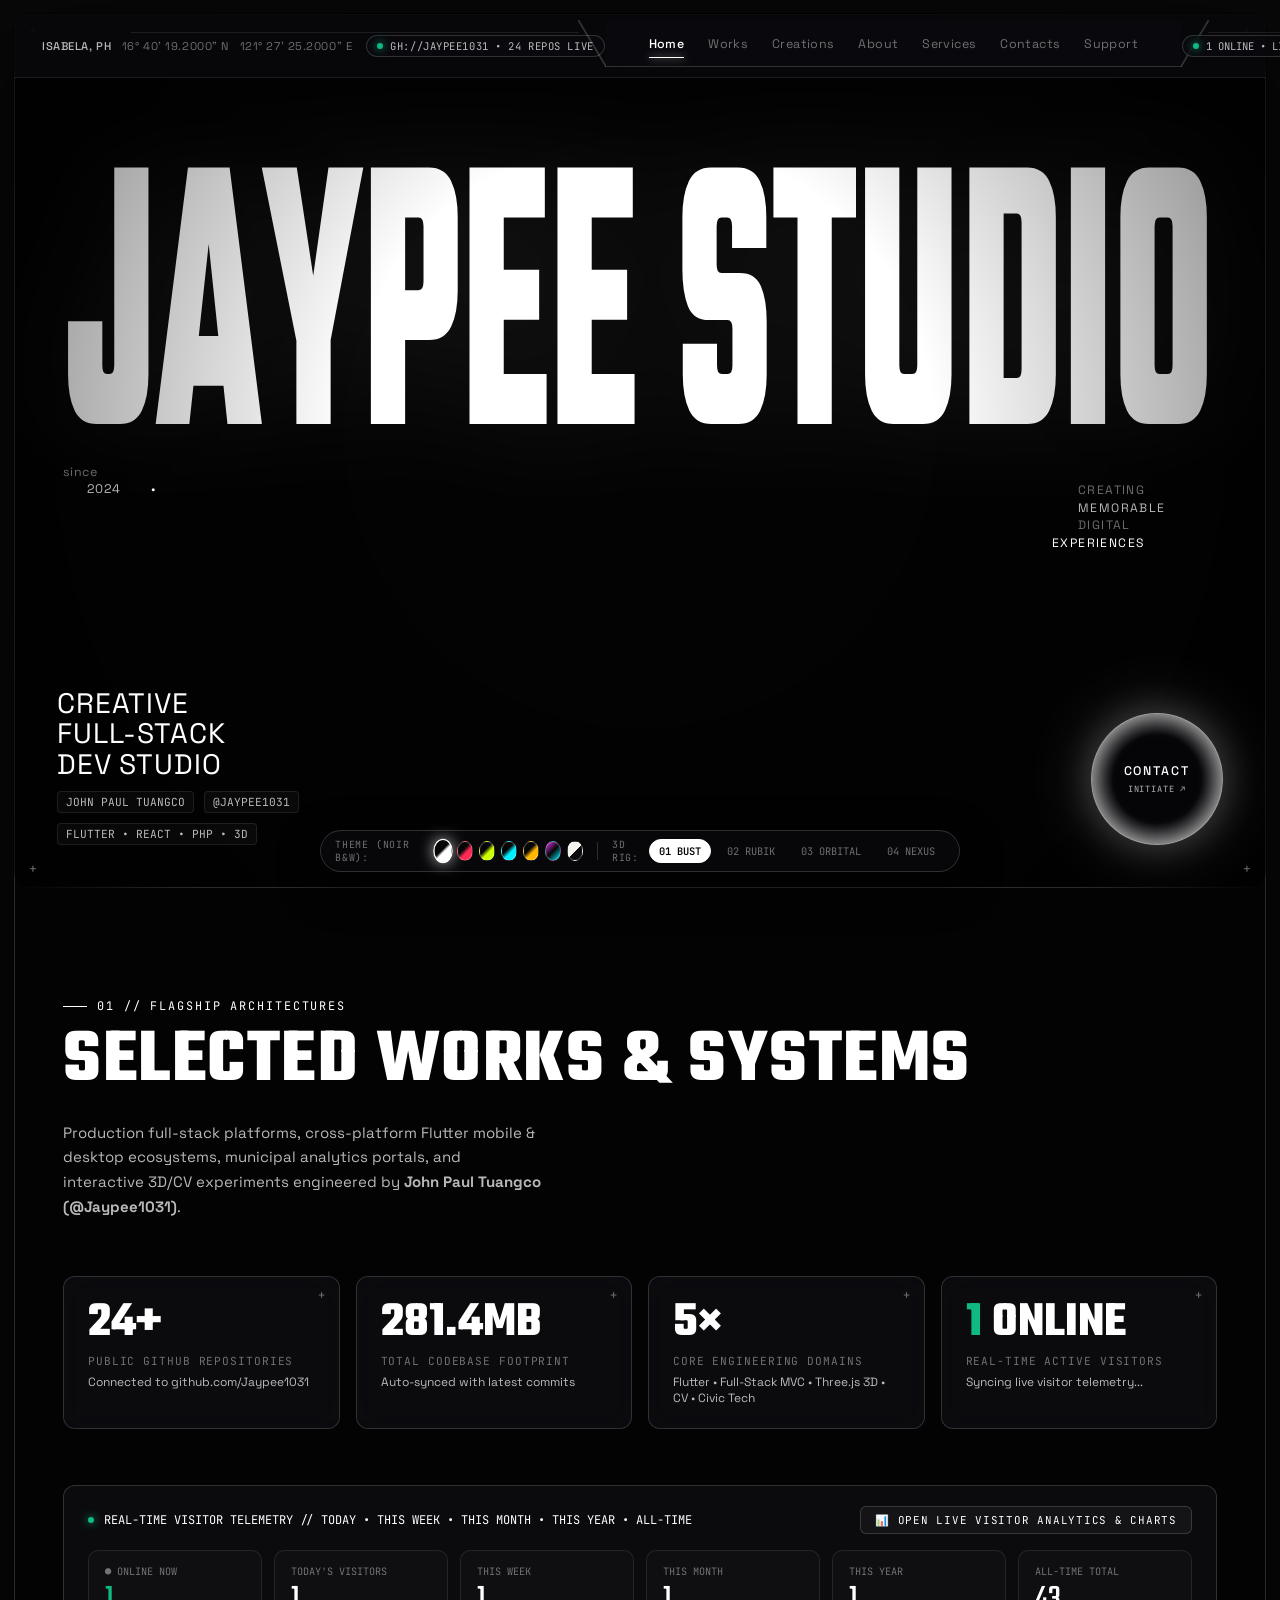
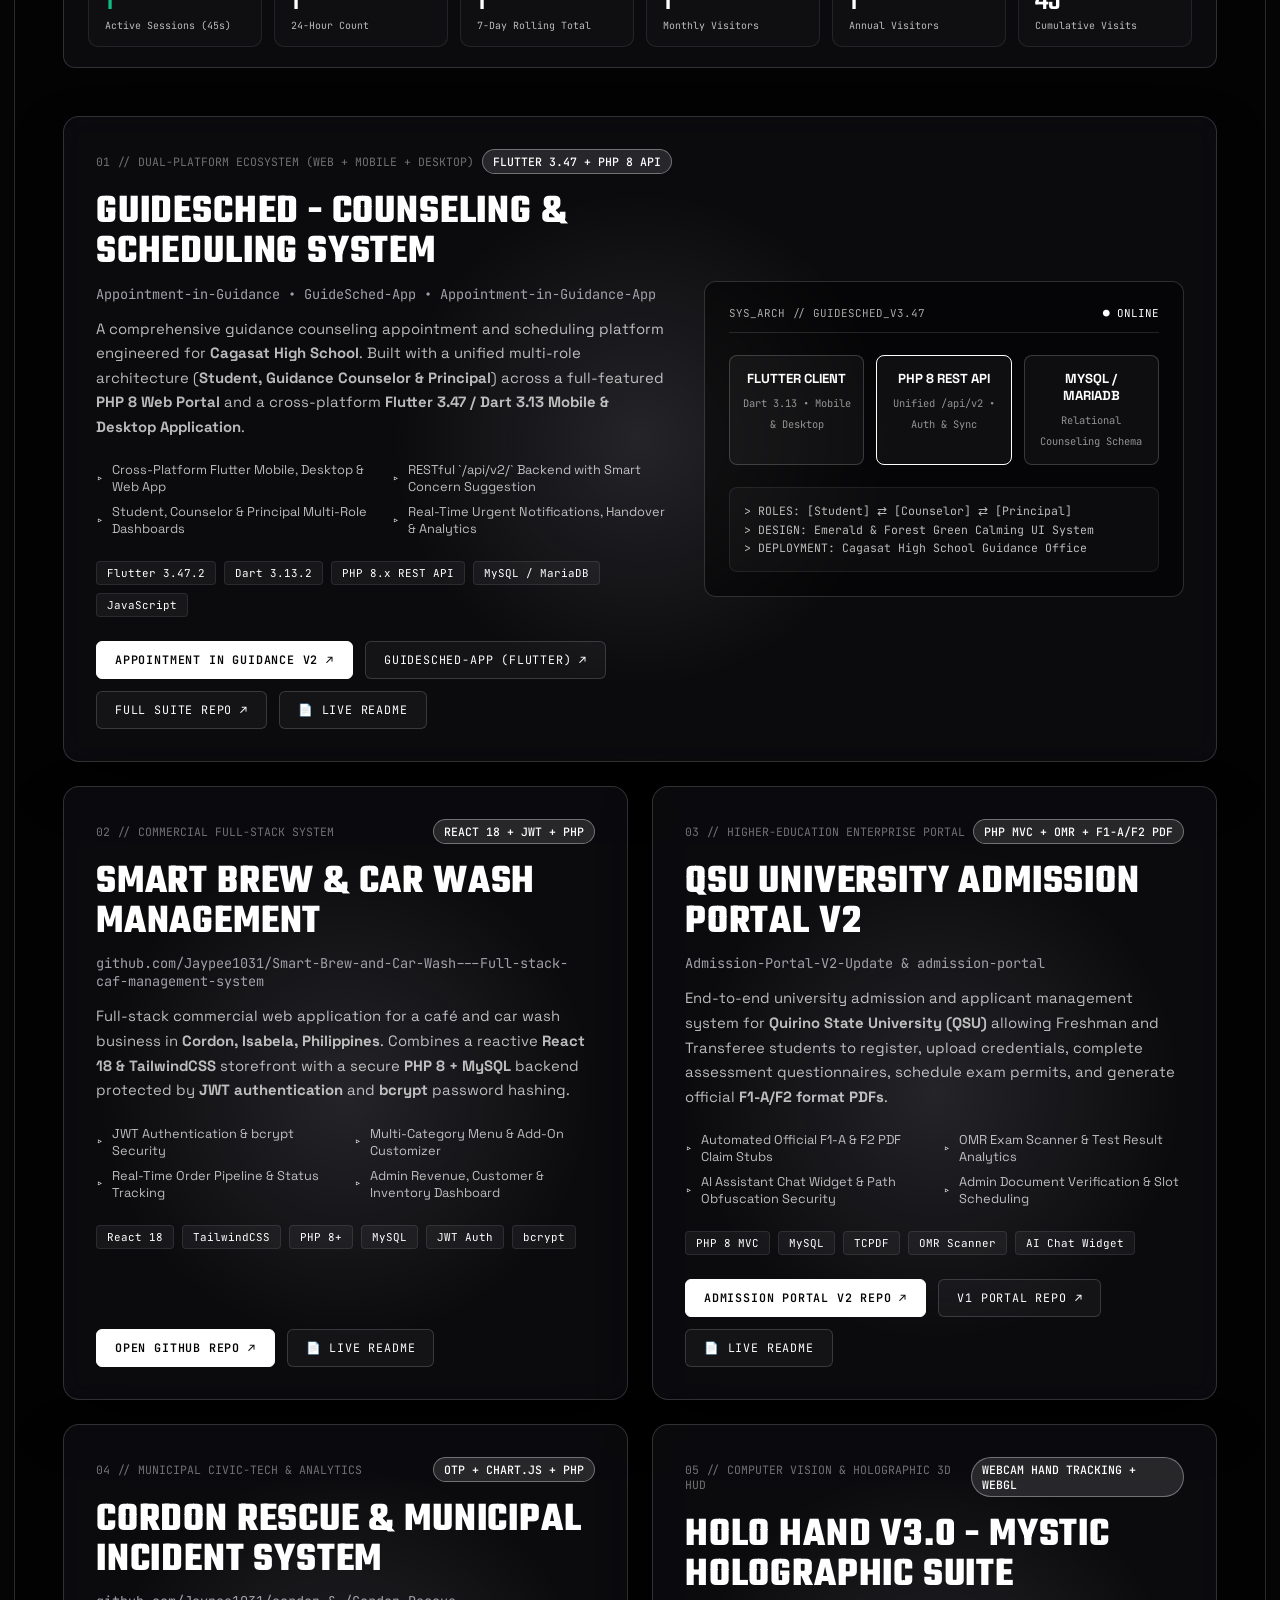
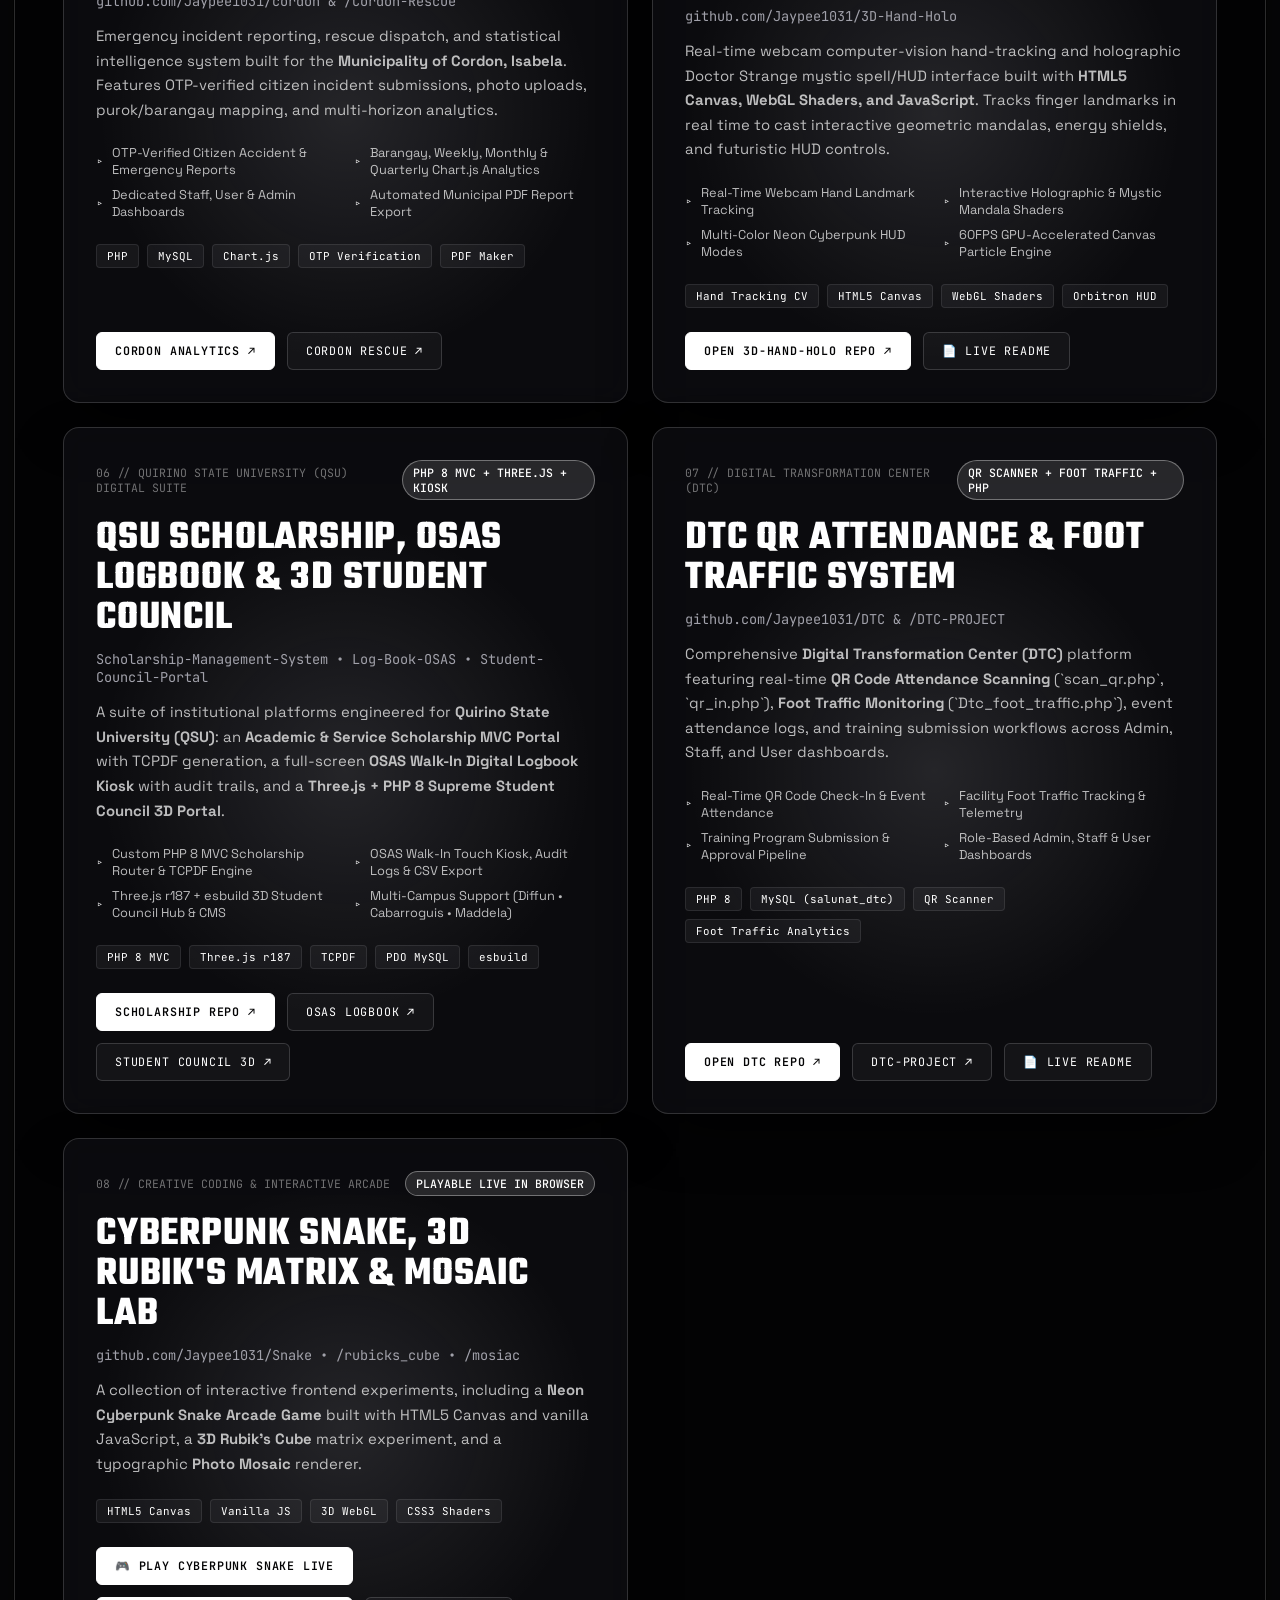
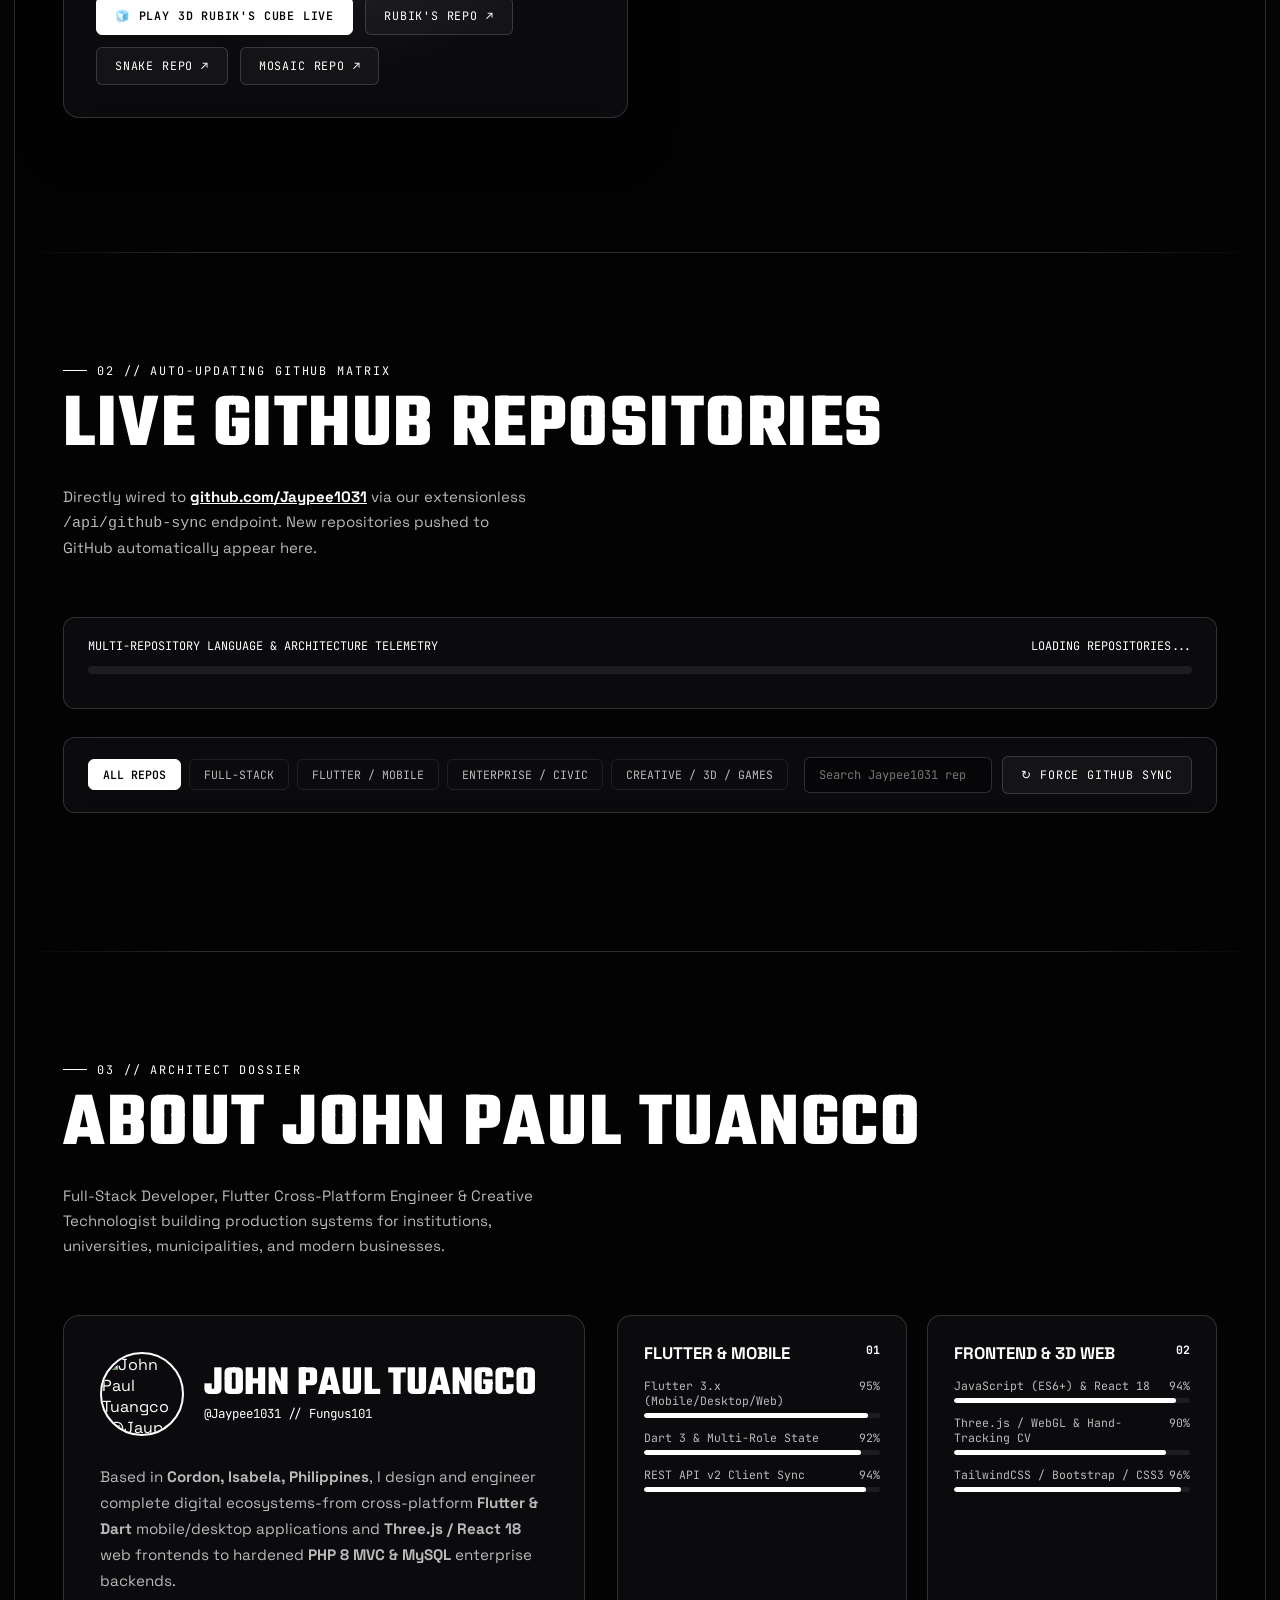
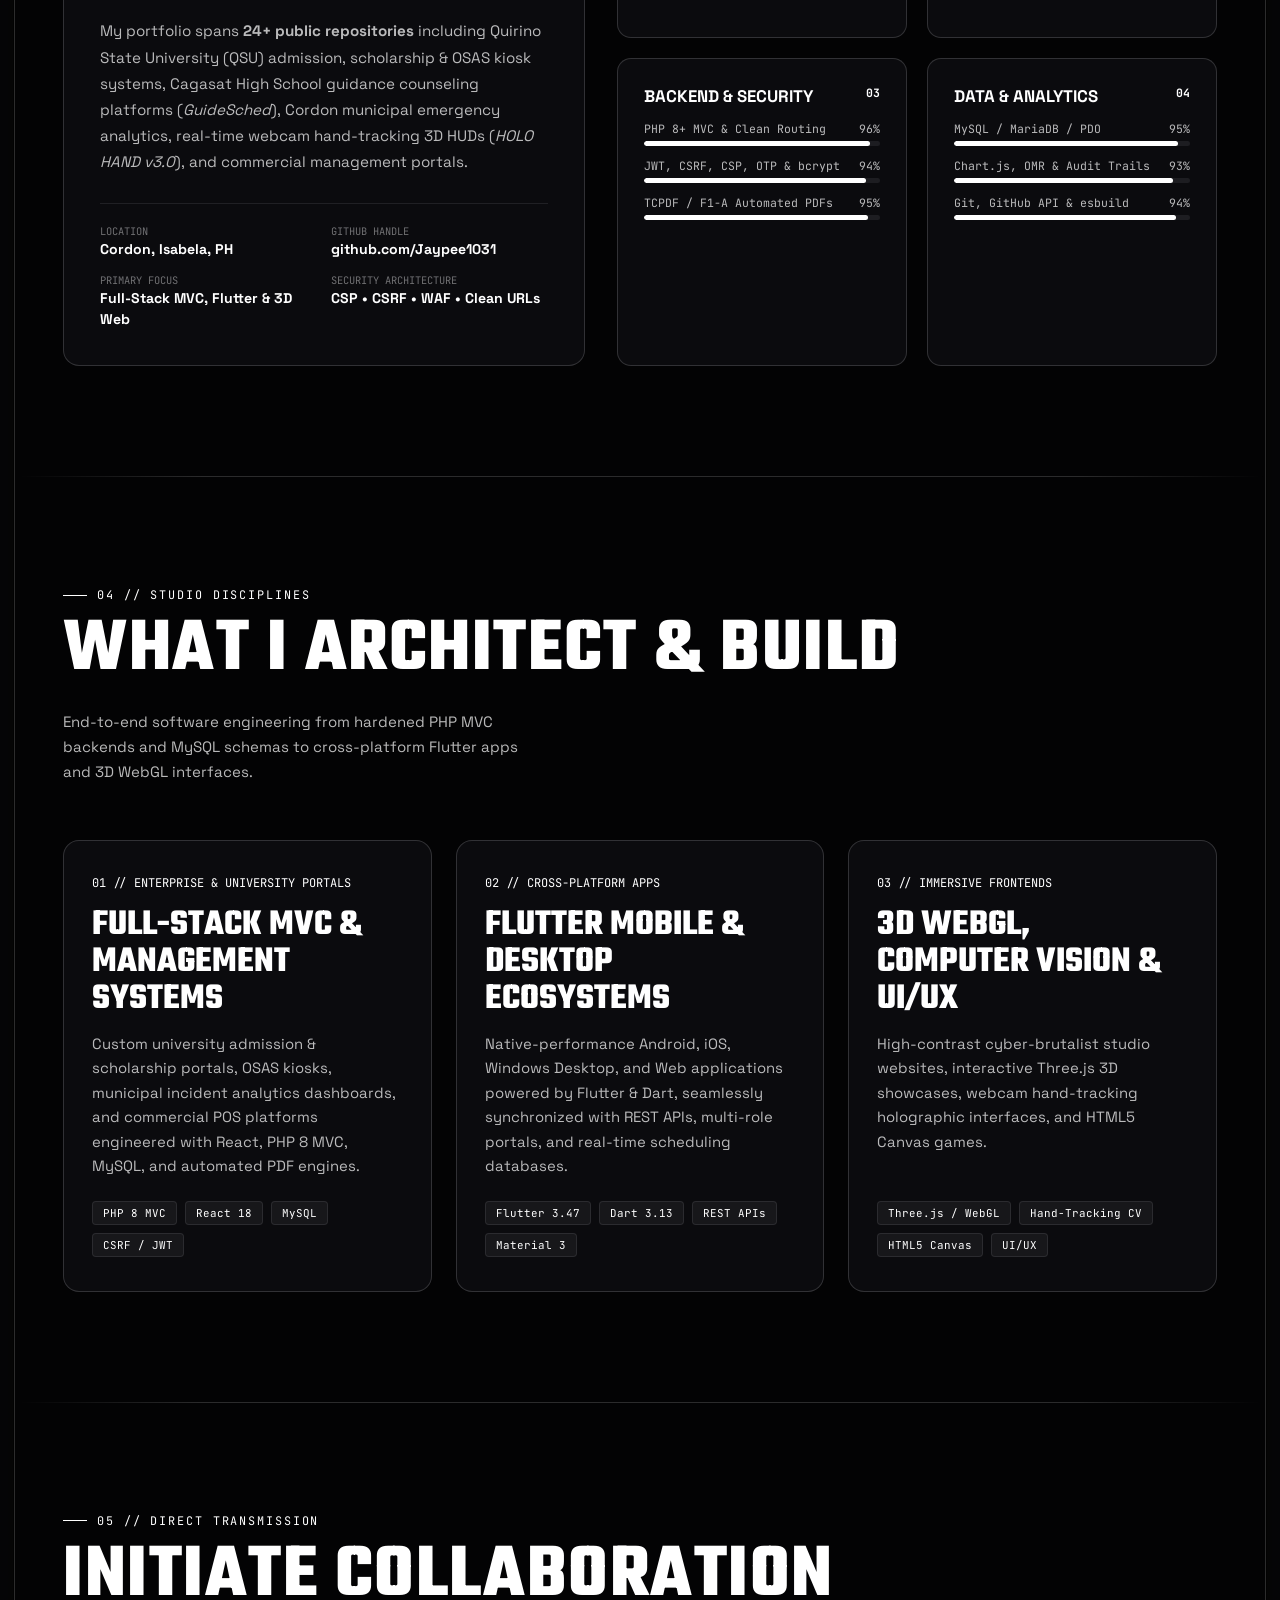
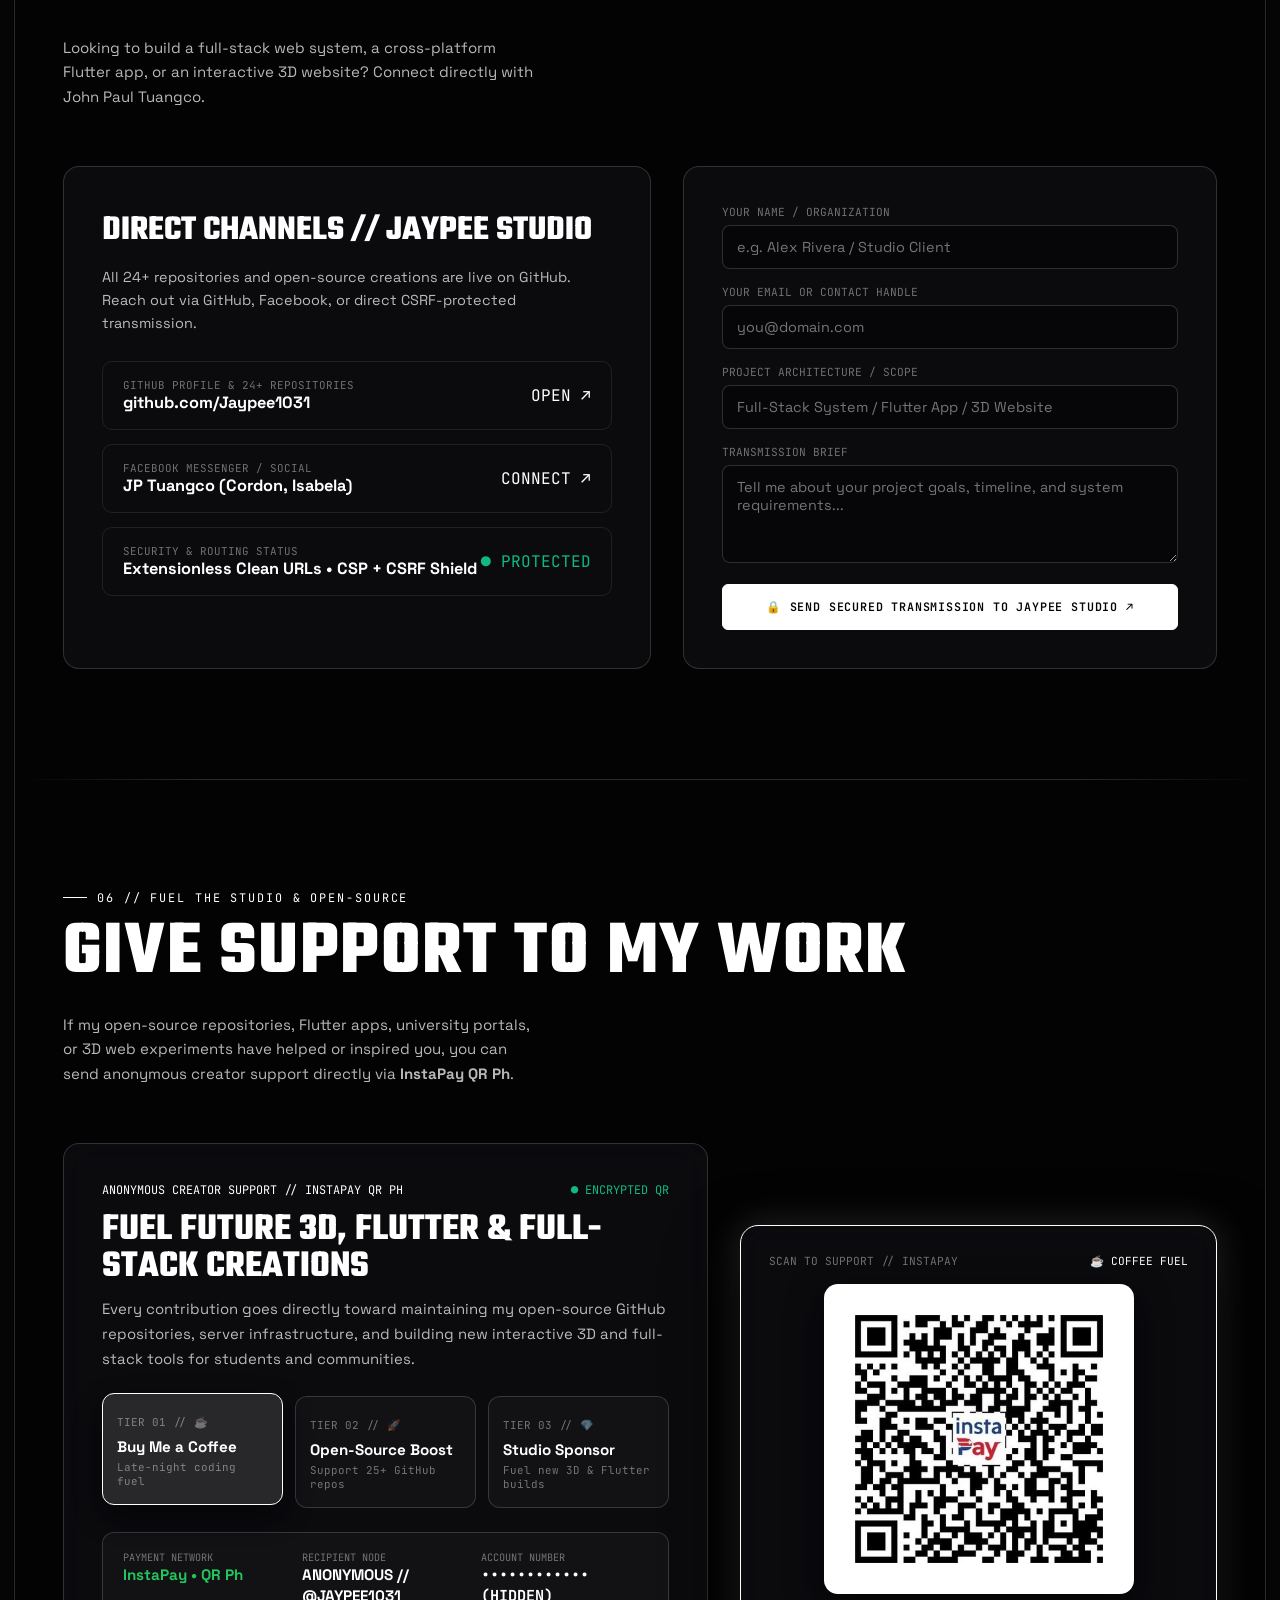
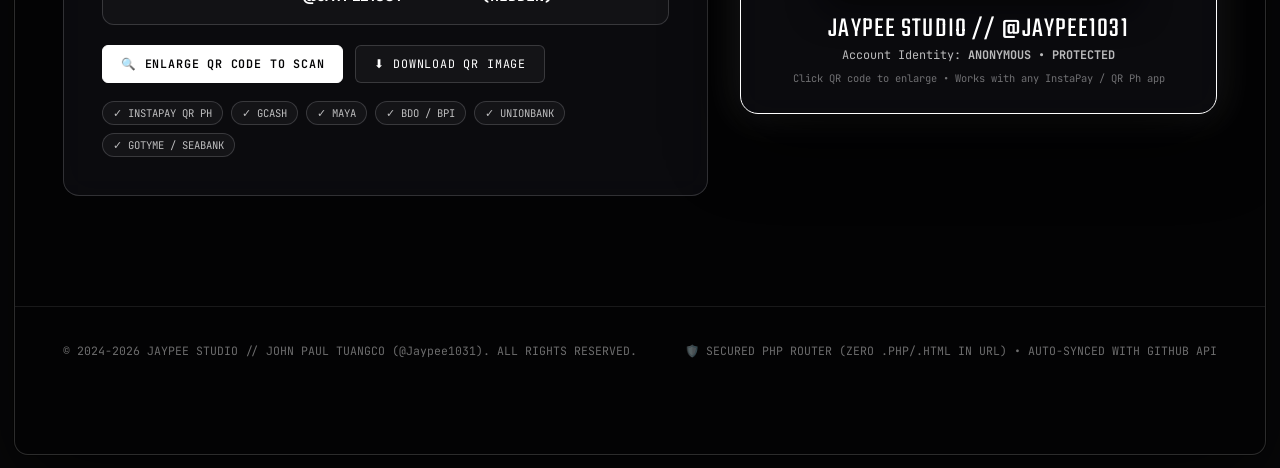
==== commit a0342cd5: "Fix UTF-8 character encoding across index.html/404.html & replace non-ASCII symbols with HTML entiti" ====
--- a/index.html
+++ b/index.html
@@ -1,11 +1,11 @@
-﻿<!DOCTYPE html>
+<!DOCTYPE html>
 <html lang="en" data-theme="noir" data-initial-section="home" data-base-path="">
 <head>
   <meta charset="UTF-8" />
   <meta name="viewport" content="width=device-width, initial-scale=1.0" />
   <meta name="csrf-token" content="gh-pages-static-shield" />
-  <title>JAYPEE STUDIO â€” John Paul Tuangco (@Jaypee1031) | 3D Full-Stack &amp; Flutter Portfolio</title>
-  <meta name="description" content="Interactive 3D Portfolio &amp; Live GitHub Studio of John Paul Tuangco (@Jaypee1031) â€” Full-Stack Developer, Flutter Architect &amp; Creative Technologist." />
+  <title>JAYPEE STUDIO - John Paul Tuangco (@Jaypee1031) | 3D Full-Stack &amp; Flutter Portfolio</title>
+  <meta name="description" content="Interactive 3D Portfolio &amp; Live GitHub Studio of John Paul Tuangco (@Jaypee1031) - Full-Stack Developer, Flutter Architect &amp; Creative Technologist." />
 
   <!-- Google Fonts: Ultra-Condensed Monumental Display (Teko, Six Caps, Anton) + Technical Sans & Mono -->
   <link rel="preconnect" href="https://fonts.googleapis.com" />
@@ -23,7 +23,7 @@
   <div class="hud-cross bl">+</div>
   <div class="hud-cross br">+</div>
 
-  <!-- Fixed 3D WebGL Scene Container (Sits at z-index: 5 â€” in front of giant hero display text, behind UI cards) -->
+  <!-- Fixed 3D WebGL Scene Container (Sits at z-index: 5 - in front of giant hero display text, behind UI cards) -->
   <div id="webgl-container" aria-hidden="true"></div>
   <div class="atmosphere-overlay" aria-hidden="true"></div>
 
@@ -32,14 +32,14 @@
     <div class="hud-top-bar">
       <!-- Top-Left Coordinates & GitHub Live Sync Indicator -->
       <div class="hud-telemetry-left">
-        <span><strong class="loc-city">ISABELA, PH</strong> &nbsp; 16Â° 40' 19.2000" N &nbsp; 121Â° 27' 25.2000" E</span>
+        <span><strong class="loc-city">ISABELA, PH</strong> &nbsp; 16&deg; 40' 19.2000" N &nbsp; 121&deg; 27' 25.2000" E</span>
         <a href="https://github.com/Jaypee1031" target="_blank" rel="noopener" class="gh-live-pill" title="Connected to GitHub @Jaypee1031">
           <span class="pulse-dot"></span>
-          <span id="gh-sync-status-text">GH://JAYPEE1031 â€¢ 24 REPOS LIVE</span>
+          <span id="gh-sync-status-text">GH://JAYPEE1031 &bull; 24 REPOS LIVE</span>
         </a>
       </div>
 
-      <!-- Top-Center Trapezoidal Notched Navigation Cradle (Clean Extensionless Links â€” No .php or .html) -->
+      <!-- Top-Center Trapezoidal Notched Navigation Cradle (Clean Extensionless Links - No .php or .html) -->
       <nav class="hud-nav-cradle" aria-label="Primary Navigation">
         <div class="notch-top-line-left"></div>
         <div class="notch-wing-left"></div>
@@ -60,10 +60,10 @@
       <div class="hud-telemetry-right">
         <button type="button" id="hud-visitors-btn" class="gh-live-pill" data-open-visitors="true" title="Click to open Real-Time Visitor Telemetry Radar">
           <span class="pulse-dot"></span>
-          <span id="hud-visitors-text">1 ONLINE â€¢ LIVE</span>
+          <span id="hud-visitors-text">1 ONLINE &bull; LIVE</span>
         </button>
         <span class="gh-live-pill" title="CSP Nonce + CSRF Token + WAF Shield + Extensionless Routing Active">
-          ðŸ›¡ï¸ SECURED
+          🛡️ SECURED
         </span>
         <span id="hud-live-clock">Local time: 14:45:00 (2:45 PM)</span>
       </div>
@@ -97,7 +97,7 @@
     <main class="hud-frame">
 
       <!-- ====================================================================
-           SECTION 01 // HERO ("JAYPEE STUDIO" â€” EXACT REFERENCE ARCHITECTURE)
+           SECTION 01 // HERO ("JAYPEE STUDIO" - EXACT REFERENCE ARCHITECTURE)
            ==================================================================== -->
       <section id="home" class="hero-section">
         <div>
@@ -119,7 +119,7 @@
               <div>since</div>
               <div>
                 <span class="year-indent">2024</span>
-                <span class="dot-marker">â€¢</span>
+                <span class="dot-marker">&bull;</span>
               </div>
             </div>
 
@@ -133,8 +133,8 @@
         </div>
 
         <!-- Center Interactive 3D Drag/Orbit Zone over the Sculpted Cyber-Bust -->
-        <div id="hero-3d-stage" class="hero-3d-stage-zone" title="Drag to rotate 3D sculpture â€¢ Press T to switch color themes">
-          <span class="stage-hint-pill">DRAG TO ORBIT 3D SCULPTURE â€¢ PRESS [T] FOR COLOR THEMES</span>
+        <div id="hero-3d-stage" class="hero-3d-stage-zone" title="Drag to rotate 3D sculpture &bull; Press T to switch color themes">
+          <span class="stage-hint-pill">DRAG TO ORBIT 3D SCULPTURE &bull; PRESS [T] FOR COLOR THEMES</span>
         </div>
 
         <!-- Bottom Left Role Typography & Bottom Right Glowing Spherical "CONTACT" Orb -->
@@ -148,14 +148,14 @@
             <div class="hero-sub-identity">
               <span class="identity-tag">JOHN PAUL TUANGCO</span>
               <span class="identity-tag">@JAYPEE1031</span>
-              <span class="identity-tag">FLUTTER â€¢ REACT â€¢ PHP â€¢ 3D</span>
+              <span class="identity-tag">FLUTTER &bull; REACT &bull; PHP &bull; 3D</span>
             </div>
           </div>
 
           <div class="orb-cta-wrap">
             <a href="contacts" data-nav-section="contacts" id="hero-orb-cta" class="orb-cta-btn">
               <span>CONTACT</span>
-              <span class="orb-cta-sub">INITIATE â†—</span>
+              <span class="orb-cta-sub">INITIATE &#8599;</span>
             </a>
           </div>
         </div>
@@ -194,9 +194,9 @@
               <div class="telemetry-sub" id="stat-latest-push">Auto-synced with latest commits</div>
             </div>
             <div class="telemetry-card">
-              <div class="telemetry-value">5<span>Ã—</span></div>
+              <div class="telemetry-value">5<span>&times;</span></div>
               <div class="telemetry-label">Core Engineering Domains</div>
-              <div class="telemetry-sub">Flutter â€¢ Full-Stack MVC â€¢ Three.js 3D â€¢ CV â€¢ Civic Tech</div>
+              <div class="telemetry-sub">Flutter &bull; Full-Stack MVC &bull; Three.js 3D &bull; CV &bull; Civic Tech</div>
             </div>
             <div class="telemetry-card" data-open-visitors="true" style="cursor:pointer;" title="Click to inspect Live Visitor Radar">
               <div class="telemetry-value"><span id="stat-live-online" style="color:var(--status-online);">1</span><span> ONLINE</span></div>
@@ -210,16 +210,16 @@
             <div style="display:flex;flex-wrap:wrap;justify-content:space-between;align-items:center;gap:12px;margin-bottom:16px;">
               <div style="display:flex;align-items:center;gap:10px;font-family:'JetBrains Mono',monospace;font-size:0.75rem;">
                 <span class="pulse-dot"></span>
-                <span>REAL-TIME VISITOR TELEMETRY // TODAY â€¢ THIS WEEK â€¢ THIS MONTH â€¢ THIS YEAR â€¢ ALL-TIME</span>
+                <span>REAL-TIME VISITOR TELEMETRY // TODAY &bull; THIS WEEK &bull; THIS MONTH &bull; THIS YEAR &bull; ALL-TIME</span>
               </div>
               <button type="button" class="btn-hud" data-open-visitors="true" style="padding:6px 14px;font-size:0.68rem;">
-                ðŸ“Š OPEN LIVE VISITOR ANALYTICS &amp; CHARTS
+                📊 OPEN LIVE VISITOR ANALYTICS &amp; CHARTS
               </button>
             </div>
 
             <div style="display:grid;grid-template-columns:repeat(auto-fit,minmax(145px,1fr));gap:12px;">
               <div style="padding:14px 16px;border:1px solid var(--border-subtle);border-radius:10px;background:rgba(255,255,255,0.02);">
-                <div style="font-family:'JetBrains Mono',monospace;font-size:0.64rem;color:var(--text-muted);">â— ONLINE NOW</div>
+                <div style="font-family:'JetBrains Mono',monospace;font-size:0.64rem;color:var(--text-muted);">● ONLINE NOW</div>
                 <div id="vbar-online" style="font-family:'Teko',sans-serif;font-size:2.3rem;line-height:1;color:var(--status-online);margin-top:4px;">1</div>
                 <div style="font-family:'JetBrains Mono',monospace;font-size:0.62rem;color:var(--text-secondary);">Active Sessions (45s)</div>
               </div>
@@ -266,8 +266,8 @@
                   <span>01 // DUAL-PLATFORM ECOSYSTEM (WEB + MOBILE + DESKTOP)</span>
                   <span class="creation-badge">FLUTTER 3.47 + PHP 8 API</span>
                 </div>
-                <h3 class="creation-title">GUIDESCHED â€” COUNSELING &amp; SCHEDULING SYSTEM</h3>
-                <div class="creation-subtitle">Appointment-in-Guidance â€¢ GuideSched-App â€¢ Appointment-in-Guidance-App</div>
+                <h3 class="creation-title">GUIDESCHED - COUNSELING &amp; SCHEDULING SYSTEM</h3>
+                <div class="creation-subtitle">Appointment-in-Guidance &bull; GuideSched-App &bull; Appointment-in-Guidance-App</div>
                 <p class="creation-desc">
                   A comprehensive guidance counseling appointment and scheduling platform engineered for <strong>Cagasat High School</strong>. Built with a unified multi-role architecture (<strong>Student, Guidance Counselor &amp; Principal</strong>) across a full-featured <strong>PHP 8 Web Portal</strong> and a cross-platform <strong>Flutter 3.47 / Dart 3.13 Mobile &amp; Desktop Application</strong>.
                 </p>
@@ -285,26 +285,26 @@
                   <span class="tech-pill">JavaScript</span>
                 </div>
                 <div class="creation-actions">
-                  <a href="https://github.com/Jaypee1031/Appointment-in-Guidance" target="_blank" rel="noopener" class="btn-hud primary">APPOINTMENT IN GUIDANCE V2 â†—</a>
-                  <a href="https://github.com/Jaypee1031/GuideSched-App" target="_blank" rel="noopener" class="btn-hud">GUIDESCHED-APP (FLUTTER) â†—</a>
-                  <a href="https://github.com/Jaypee1031/Appointment-in-Guidance-App" target="_blank" rel="noopener" class="btn-hud">FULL SUITE REPO â†—</a>
-                  <button type="button" class="btn-hud" data-inspect-repo="guidesched">ðŸ“„ LIVE README</button>
+                  <a href="https://github.com/Jaypee1031/Appointment-in-Guidance" target="_blank" rel="noopener" class="btn-hud primary">APPOINTMENT IN GUIDANCE V2 &#8599;</a>
+                  <a href="https://github.com/Jaypee1031/GuideSched-App" target="_blank" rel="noopener" class="btn-hud">GUIDESCHED-APP (FLUTTER) &#8599;</a>
+                  <a href="https://github.com/Jaypee1031/Appointment-in-Guidance-App" target="_blank" rel="noopener" class="btn-hud">FULL SUITE REPO &#8599;</a>
+                  <button type="button" class="btn-hud" data-inspect-repo="guidesched">📄 LIVE README</button>
                 </div>
               </div>
 
               <div class="creation-visual-preview">
                 <div class="arch-terminal-header">
                   <span>SYS_ARCH // GUIDESCHED_V3.47</span>
-                  <span style="color:var(--accent-primary);">â— ONLINE</span>
+                  <span style="color:var(--accent-primary);">● ONLINE</span>
                 </div>
                 <div class="arch-diagram-nodes">
                   <div class="arch-node">
                     <strong>FLUTTER CLIENT</strong>
-                    <span>Dart 3.13 â€¢ Mobile &amp; Desktop</span>
+                    <span>Dart 3.13 &bull; Mobile &amp; Desktop</span>
                   </div>
                   <div class="arch-node" style="border-color:var(--accent-primary);">
                     <strong>PHP 8 REST API</strong>
-                    <span>Unified /api/v2 â€¢ Auth &amp; Sync</span>
+                    <span>Unified /api/v2 &bull; Auth &amp; Sync</span>
                   </div>
                   <div class="arch-node">
                     <strong>MYSQL / MARIADB</strong>
@@ -312,7 +312,7 @@
                   </div>
                 </div>
                 <div style="font-family:'JetBrains Mono',monospace;font-size:0.72rem;line-height:1.6;color:rgba(255,255,255,0.72);background:rgba(255,255,255,0.03);padding:14px;border-radius:8px;border:1px solid rgba(255,255,255,0.08);">
-                  <div>&gt; ROLES: [Student] â‡„ [Counselor] â‡„ [Principal]</div>
+                  <div>&gt; ROLES: [Student] ⇄ [Counselor] ⇄ [Principal]</div>
                   <div>&gt; DESIGN: Emerald &amp; Forest Green Calming UI System</div>
                   <div>&gt; DEPLOYMENT: Cagasat High School Guidance Office</div>
                 </div>
@@ -329,7 +329,7 @@
                 <h3 class="creation-title">SMART BREW &amp; CAR WASH MANAGEMENT</h3>
                 <div class="creation-subtitle">github.com/Jaypee1031/Smart-Brew-and-Car-Wash---Full-stack-caf-management-system</div>
                 <p class="creation-desc">
-                  Full-stack commercial web application for a cafÃ© and car wash business in <strong>Cordon, Isabela, Philippines</strong>. Combines a reactive <strong>React 18 &amp; TailwindCSS</strong> storefront with a secure <strong>PHP 8 + MySQL</strong> backend protected by <strong>JWT authentication</strong> and <strong>bcrypt</strong> password hashing.
+                  Full-stack commercial web application for a café and car wash business in <strong>Cordon, Isabela, Philippines</strong>. Combines a reactive <strong>React 18 &amp; TailwindCSS</strong> storefront with a secure <strong>PHP 8 + MySQL</strong> backend protected by <strong>JWT authentication</strong> and <strong>bcrypt</strong> password hashing.
                 </p>
                 <ul class="creation-highlights">
                   <li>JWT Authentication &amp; bcrypt Security</li>
@@ -347,8 +347,8 @@
                 </div>
               </div>
               <div class="creation-actions">
-                <a href="https://github.com/Jaypee1031/Smart-Brew-and-Car-Wash---Full-stack-caf-management-system" target="_blank" rel="noopener" class="btn-hud primary">OPEN GITHUB REPO â†—</a>
-                <button type="button" class="btn-hud" data-inspect-repo="Smart-Brew-and-Car-Wash---Full-stack-caf-management-system">ðŸ“„ LIVE README</button>
+                <a href="https://github.com/Jaypee1031/Smart-Brew-and-Car-Wash---Full-stack-caf-management-system" target="_blank" rel="noopener" class="btn-hud primary">OPEN GITHUB REPO &#8599;</a>
+                <button type="button" class="btn-hud" data-inspect-repo="Smart-Brew-and-Car-Wash---Full-stack-caf-management-system">📄 LIVE README</button>
               </div>
             </article>
 
@@ -379,9 +379,9 @@
                 </div>
               </div>
               <div class="creation-actions">
-                <a href="https://github.com/Jaypee1031/Admission-Portal-V2-Update" target="_blank" rel="noopener" class="btn-hud primary">ADMISSION PORTAL V2 REPO â†—</a>
-                <a href="https://github.com/Jaypee1031/admission-portal" target="_blank" rel="noopener" class="btn-hud">V1 PORTAL REPO â†—</a>
-                <button type="button" class="btn-hud" data-inspect-repo="Admission-Portal-V2-Update">ðŸ“„ LIVE README</button>
+                <a href="https://github.com/Jaypee1031/Admission-Portal-V2-Update" target="_blank" rel="noopener" class="btn-hud primary">ADMISSION PORTAL V2 REPO &#8599;</a>
+                <a href="https://github.com/Jaypee1031/admission-portal" target="_blank" rel="noopener" class="btn-hud">V1 PORTAL REPO &#8599;</a>
+                <button type="button" class="btn-hud" data-inspect-repo="Admission-Portal-V2-Update">📄 LIVE README</button>
               </div>
             </article>
 
@@ -412,19 +412,19 @@
                 </div>
               </div>
               <div class="creation-actions">
-                <a href="https://github.com/Jaypee1031/cordon" target="_blank" rel="noopener" class="btn-hud primary">CORDON ANALYTICS â†—</a>
-                <a href="https://github.com/Jaypee1031/Cordon-Rescue" target="_blank" rel="noopener" class="btn-hud">CORDON RESCUE â†—</a>
+                <a href="https://github.com/Jaypee1031/cordon" target="_blank" rel="noopener" class="btn-hud primary">CORDON ANALYTICS &#8599;</a>
+                <a href="https://github.com/Jaypee1031/Cordon-Rescue" target="_blank" rel="noopener" class="btn-hud">CORDON RESCUE &#8599;</a>
               </div>
             </article>
 
-            <!-- 5. HOLO HAND v3.0 â€” Webcam Hand-Tracking & Mystic 3D HUD -->
+            <!-- 5. HOLO HAND v3.0 - Webcam Hand-Tracking & Mystic 3D HUD -->
             <article class="creation-card">
               <div>
                 <div class="creation-top-meta">
                   <span>05 // COMPUTER VISION &amp; HOLOGRAPHIC 3D HUD</span>
                   <span class="creation-badge">WEBCAM HAND TRACKING + WEBGL</span>
                 </div>
-                <h3 class="creation-title">HOLO HAND V3.0 â€” MYSTIC HOLOGRAPHIC SUITE</h3>
+                <h3 class="creation-title">HOLO HAND V3.0 - MYSTIC HOLOGRAPHIC SUITE</h3>
                 <div class="creation-subtitle">github.com/Jaypee1031/3D-Hand-Holo</div>
                 <p class="creation-desc">
                   Real-time webcam computer-vision hand-tracking and holographic Doctor Strange mystic spell/HUD interface built with <strong>HTML5 Canvas, WebGL Shaders, and JavaScript</strong>. Tracks finger landmarks in real time to cast interactive geometric mandalas, energy shields, and futuristic HUD controls.
@@ -443,8 +443,8 @@
                 </div>
               </div>
               <div class="creation-actions">
-                <a href="https://github.com/Jaypee1031/3D-Hand-Holo" target="_blank" rel="noopener" class="btn-hud primary">OPEN 3D-HAND-HOLO REPO â†—</a>
-                <button type="button" class="btn-hud" data-inspect-repo="3D-Hand-Holo">ðŸ“„ LIVE README</button>
+                <a href="https://github.com/Jaypee1031/3D-Hand-Holo" target="_blank" rel="noopener" class="btn-hud primary">OPEN 3D-HAND-HOLO REPO &#8599;</a>
+                <button type="button" class="btn-hud" data-inspect-repo="3D-Hand-Holo">📄 LIVE README</button>
               </div>
             </article>
 
@@ -456,7 +456,7 @@
                   <span class="creation-badge">PHP 8 MVC + THREE.JS + KIOSK</span>
                 </div>
                 <h3 class="creation-title">QSU SCHOLARSHIP, OSAS LOGBOOK &amp; 3D STUDENT COUNCIL</h3>
-                <div class="creation-subtitle">Scholarship-Management-System â€¢ Log-Book-OSAS â€¢ Student-Council-Portal</div>
+                <div class="creation-subtitle">Scholarship-Management-System &bull; Log-Book-OSAS &bull; Student-Council-Portal</div>
                 <p class="creation-desc">
                   A suite of institutional platforms engineered for <strong>Quirino State University (QSU)</strong>: an <strong>Academic &amp; Service Scholarship MVC Portal</strong> with TCPDF generation, a full-screen <strong>OSAS Walk-In Digital Logbook Kiosk</strong> with audit trails, and a <strong>Three.js + PHP 8 Supreme Student Council 3D Portal</strong>.
                 </p>
@@ -464,7 +464,7 @@
                   <li>Custom PHP 8 MVC Scholarship Router &amp; TCPDF Engine</li>
                   <li>OSAS Walk-In Touch Kiosk, Audit Logs &amp; CSV Export</li>
                   <li>Three.js r187 + esbuild 3D Student Council Hub &amp; CMS</li>
-                  <li>Multi-Campus Support (Diffun â€¢ Cabarroguis â€¢ Maddela)</li>
+                  <li>Multi-Campus Support (Diffun &bull; Cabarroguis &bull; Maddela)</li>
                 </ul>
                 <div class="tech-stack-row">
                   <span class="tech-pill">PHP 8 MVC</span>
@@ -475,13 +475,13 @@
                 </div>
               </div>
               <div class="creation-actions">
-                <a href="https://github.com/Jaypee1031/Scholarship-Management-System" target="_blank" rel="noopener" class="btn-hud primary">SCHOLARSHIP REPO â†—</a>
-                <a href="https://github.com/Jaypee1031/Log-Book-OSAS" target="_blank" rel="noopener" class="btn-hud">OSAS LOGBOOK â†—</a>
-                <a href="https://github.com/Jaypee1031/Student-Council-Portal" target="_blank" rel="noopener" class="btn-hud">STUDENT COUNCIL 3D â†—</a>
+                <a href="https://github.com/Jaypee1031/Scholarship-Management-System" target="_blank" rel="noopener" class="btn-hud primary">SCHOLARSHIP REPO &#8599;</a>
+                <a href="https://github.com/Jaypee1031/Log-Book-OSAS" target="_blank" rel="noopener" class="btn-hud">OSAS LOGBOOK &#8599;</a>
+                <a href="https://github.com/Jaypee1031/Student-Council-Portal" target="_blank" rel="noopener" class="btn-hud">STUDENT COUNCIL 3D &#8599;</a>
               </div>
             </article>
 
-            <!-- 7. DTC â€” QR Code Attendance, Foot Traffic & Training System -->
+            <!-- 7. DTC - QR Code Attendance, Foot Traffic & Training System -->
             <article class="creation-card">
               <div>
                 <div class="creation-top-meta">
@@ -507,9 +507,9 @@
                 </div>
               </div>
               <div class="creation-actions">
-                <a href="https://github.com/Jaypee1031/DTC" target="_blank" rel="noopener" class="btn-hud primary">OPEN DTC REPO â†—</a>
-                <a href="https://github.com/Jaypee1031/DTC-PROJECT" target="_blank" rel="noopener" class="btn-hud">DTC-PROJECT â†—</a>
-                <button type="button" class="btn-hud" data-inspect-repo="DTC">ðŸ“„ LIVE README</button>
+                <a href="https://github.com/Jaypee1031/DTC" target="_blank" rel="noopener" class="btn-hud primary">OPEN DTC REPO &#8599;</a>
+                <a href="https://github.com/Jaypee1031/DTC-PROJECT" target="_blank" rel="noopener" class="btn-hud">DTC-PROJECT &#8599;</a>
+                <button type="button" class="btn-hud" data-inspect-repo="DTC">📄 LIVE README</button>
               </div>
             </article>
 
@@ -521,9 +521,9 @@
                   <span class="creation-badge">PLAYABLE LIVE IN BROWSER</span>
                 </div>
                 <h3 class="creation-title">CYBERPUNK SNAKE, 3D RUBIK'S MATRIX &amp; MOSAIC LAB</h3>
-                <div class="creation-subtitle">github.com/Jaypee1031/Snake â€¢ /rubicks_cube â€¢ /mosiac</div>
+                <div class="creation-subtitle">github.com/Jaypee1031/Snake &bull; /rubicks_cube &bull; /mosiac</div>
                 <p class="creation-desc">
-                  A collection of interactive frontend experiments, including a <strong>Neon Cyberpunk Snake Arcade Game</strong> built with HTML5 Canvas and vanilla JavaScript, a <strong>3D Rubikâ€™s Cube</strong> matrix experiment, and a typographic <strong>Photo Mosaic</strong> renderer.
+                  A collection of interactive frontend experiments, including a <strong>Neon Cyberpunk Snake Arcade Game</strong> built with HTML5 Canvas and vanilla JavaScript, a <strong>3D Rubik's Cube</strong> matrix experiment, and a typographic <strong>Photo Mosaic</strong> renderer.
                 </p>
                 <div class="tech-stack-row">
                   <span class="tech-pill">HTML5 Canvas</span>
@@ -533,11 +533,11 @@
                 </div>
               </div>
               <div class="creation-actions">
-                <button type="button" class="btn-hud primary" data-open-snake="true">ðŸŽ® PLAY CYBERPUNK SNAKE LIVE</button>
-                <button type="button" class="btn-hud primary" data-open-rubik="true">ðŸ§Š PLAY 3D RUBIK'S CUBE LIVE</button>
-                <a href="https://github.com/Jaypee1031/rubicks_cube" target="_blank" rel="noopener" class="btn-hud">RUBIK'S REPO â†—</a>
-                <a href="https://github.com/Jaypee1031/Snake" target="_blank" rel="noopener" class="btn-hud">SNAKE REPO â†—</a>
-                <a href="https://github.com/Jaypee1031/mosiac" target="_blank" rel="noopener" class="btn-hud">MOSAIC REPO â†—</a>
+                <button type="button" class="btn-hud primary" data-open-snake="true">🎮 PLAY CYBERPUNK SNAKE LIVE</button>
+                <button type="button" class="btn-hud primary" data-open-rubik="true">🧊 PLAY 3D RUBIK'S CUBE LIVE</button>
+                <a href="https://github.com/Jaypee1031/rubicks_cube" target="_blank" rel="noopener" class="btn-hud">RUBIK'S REPO &#8599;</a>
+                <a href="https://github.com/Jaypee1031/Snake" target="_blank" rel="noopener" class="btn-hud">SNAKE REPO &#8599;</a>
+                <a href="https://github.com/Jaypee1031/mosiac" target="_blank" rel="noopener" class="btn-hud">MOSAIC REPO &#8599;</a>
               </div>
             </article>
 
@@ -590,7 +590,7 @@
                 aria-label="Search GitHub repositories"
               />
               <button type="button" id="btn-force-sync" class="btn-hud" style="white-space:nowrap;">
-                â†» FORCE GITHUB SYNC
+                ↻ FORCE GITHUB SYNC
               </button>
             </div>
           </div>
@@ -630,7 +630,7 @@
               </div>
 
               <p class="dossier-bio">
-                Based in <strong>Cordon, Isabela, Philippines</strong>, I design and engineer complete digital ecosystemsâ€”from cross-platform <strong>Flutter &amp; Dart</strong> mobile/desktop applications and <strong>Three.js / React 18</strong> web frontends to hardened <strong>PHP 8 MVC &amp; MySQL</strong> enterprise backends.
+                Based in <strong>Cordon, Isabela, Philippines</strong>, I design and engineer complete digital ecosystems-from cross-platform <strong>Flutter &amp; Dart</strong> mobile/desktop applications and <strong>Three.js / React 18</strong> web frontends to hardened <strong>PHP 8 MVC &amp; MySQL</strong> enterprise backends.
               </p>
               <p class="dossier-bio" style="margin-bottom:28px;">
                 My portfolio spans <strong>24+ public repositories</strong> including Quirino State University (QSU) admission, scholarship &amp; OSAS kiosk systems, Cagasat High School guidance counseling platforms (<em>GuideSched</em>), Cordon municipal emergency analytics, real-time webcam hand-tracking 3D HUDs (<em>HOLO HAND v3.0</em>), and commercial management portals.
@@ -651,7 +651,7 @@
                 </div>
                 <div class="kv-item">
                   <span>SECURITY ARCHITECTURE</span>
-                  <strong style="color:var(--accent-primary);">CSP â€¢ CSRF â€¢ WAF â€¢ Clean URLs</strong>
+                  <strong style="color:var(--accent-primary);">CSP &bull; CSRF &bull; WAF &bull; Clean URLs</strong>
                 </div>
               </div>
             </div>
@@ -842,7 +842,7 @@
                     <div style="font-family:'JetBrains Mono',monospace;font-size:0.68rem;color:var(--text-muted);">GITHUB PROFILE &amp; 24+ REPOSITORIES</div>
                     <strong style="font-size:1.02rem;">github.com/Jaypee1031</strong>
                   </div>
-                  <span style="color:var(--accent-primary);font-family:'JetBrains Mono',monospace;">OPEN â†—</span>
+                  <span style="color:var(--accent-primary);font-family:'JetBrains Mono',monospace;">OPEN &#8599;</span>
                 </a>
 
                 <a href="https://www.facebook.com/search/top?q=jp%20tuangco" target="_blank" rel="noopener" class="channel-row">
@@ -850,15 +850,15 @@
                     <div style="font-family:'JetBrains Mono',monospace;font-size:0.68rem;color:var(--text-muted);">FACEBOOK MESSENGER / SOCIAL</div>
                     <strong style="font-size:1.02rem;">JP Tuangco (Cordon, Isabela)</strong>
                   </div>
-                  <span style="color:var(--accent-primary);font-family:'JetBrains Mono',monospace;">CONNECT â†—</span>
+                  <span style="color:var(--accent-primary);font-family:'JetBrains Mono',monospace;">CONNECT &#8599;</span>
                 </a>
 
                 <div class="channel-row">
                   <div>
                     <div style="font-family:'JetBrains Mono',monospace;font-size:0.68rem;color:var(--text-muted);">SECURITY &amp; ROUTING STATUS</div>
-                    <strong style="font-size:1.02rem;">Extensionless Clean URLs â€¢ CSP + CSRF Shield</strong>
-                  </div>
-                  <span style="color:var(--status-online);font-family:'JetBrains Mono',monospace;">â— PROTECTED</span>
+                    <strong style="font-size:1.02rem;">Extensionless Clean URLs &bull; CSP + CSRF Shield</strong>
+                  </div>
+                  <span style="color:var(--status-online);font-family:'JetBrains Mono',monospace;">● PROTECTED</span>
                 </div>
               </div>
             </div>
@@ -889,7 +889,7 @@
                   <textarea id="cf-message" name="message" rows="4" class="form-control" placeholder="Tell me about your project goals, timeline, and system requirements..." maxlength="2000" required></textarea>
                 </div>
                 <button type="submit" class="btn-hud primary" style="justify-content:center;padding:14px;">
-                  ðŸ”’ SEND SECURED TRANSMISSION TO JAYPEE STUDIO â†—
+                  🔒 SEND SECURED TRANSMISSION TO JAYPEE STUDIO &#8599;
                 </button>
                 <div id="contact-form-feedback" style="display:none;margin-top:8px;padding:12px;border:1px solid var(--accent-primary);border-radius:8px;font-family:'JetBrains Mono',monospace;font-size:0.74rem;color:var(--text-primary);"></div>
               </form>
@@ -918,7 +918,7 @@
             <div class="support-info-panel">
               <div style="display:flex;justify-content:space-between;align-items:center;margin-bottom:14px;font-family:'JetBrains Mono',monospace;font-size:0.74rem;color:var(--accent-primary);">
                 <span>ANONYMOUS CREATOR SUPPORT // INSTAPAY QR PH</span>
-                <span style="color:var(--status-online);">â— ENCRYPTED QR</span>
+                <span style="color:var(--status-online);">● ENCRYPTED QR</span>
               </div>
 
               <h3 style="font-family:'Teko',sans-serif;font-size:2.4rem;line-height:0.95;text-transform:uppercase;margin-bottom:12px;">
@@ -931,17 +931,17 @@
               <!-- Interactive Support Tier Badges -->
               <div class="support-tier-grid">
                 <div class="support-tier-pill active" data-support-tier="Coffee Fuel">
-                  <span>TIER 01 // â˜•</span>
+                  <span>TIER 01 // ☕</span>
                   <strong>Buy Me a Coffee</strong>
                   <span style="display:block;margin-top:4px;">Late-night coding fuel</span>
                 </div>
                 <div class="support-tier-pill" data-support-tier="Open-Source Boost">
-                  <span>TIER 02 // ðŸš€</span>
+                  <span>TIER 02 // 🚀</span>
                   <strong>Open-Source Boost</strong>
                   <span style="display:block;margin-top:4px;">Support 25+ GitHub repos</span>
                 </div>
                 <div class="support-tier-pill" data-support-tier="Studio Patron">
-                  <span>TIER 03 // ðŸ’Ž</span>
+                  <span>TIER 03 // 💎</span>
                   <strong>Studio Sponsor</strong>
                   <span style="display:block;margin-top:4px;">Fuel new 3D &amp; Flutter builds</span>
                 </div>
@@ -952,7 +952,7 @@
                 <div style="display:grid;grid-template-columns:repeat(auto-fit,minmax(160px,1fr));gap:12px;">
                   <div>
                     <span style="display:block;font-family:'JetBrains Mono',monospace;font-size:0.64rem;color:var(--text-muted);">PAYMENT NETWORK</span>
-                    <strong style="font-size:0.95rem;color:#22c55e;">InstaPay â€¢ QR Ph</strong>
+                    <strong style="font-size:0.95rem;color:#22c55e;">InstaPay &bull; QR Ph</strong>
                   </div>
                   <div>
                     <span style="display:block;font-family:'JetBrains Mono',monospace;font-size:0.64rem;color:var(--text-muted);">RECIPIENT NODE</span>
@@ -960,7 +960,7 @@
                   </div>
                   <div>
                     <span style="display:block;font-family:'JetBrains Mono',monospace;font-size:0.64rem;color:var(--text-muted);">ACCOUNT NUMBER</span>
-                    <strong style="font-family:'JetBrains Mono',monospace;font-size:0.95rem;color:var(--accent-primary);">â€¢â€¢â€¢â€¢â€¢â€¢â€¢â€¢â€¢â€¢â€¢â€¢ (HIDDEN)</strong>
+                    <strong style="font-family:'JetBrains Mono',monospace;font-size:0.95rem;color:var(--accent-primary);">&bull;&bull;&bull;&bull;&bull;&bull;&bull;&bull;&bull;&bull;&bull;&bull; (HIDDEN)</strong>
                   </div>
                 </div>
               </div>
@@ -968,21 +968,21 @@
               <!-- Quick Action Buttons -->
               <div class="creation-actions">
                 <button type="button" class="btn-hud primary" data-open-support-qr="true">
-                  ðŸ” ENLARGE QR CODE TO SCAN
+                  🔍 ENLARGE QR CODE TO SCAN
                 </button>
                 <a href="assets/instapay-qr.png" download="Jaypee-Studio-InstaPay-QR.png" class="btn-hud">
-                  â¬‡ DOWNLOAD QR IMAGE
+                  ⬇ DOWNLOAD QR IMAGE
                 </a>
               </div>
 
               <!-- Compatible Banking & E-Wallet Apps -->
               <div class="instapay-badges-row">
-                <span class="instapay-badge">âœ“ INSTAPAY QR PH</span>
-                <span class="instapay-badge">âœ“ GCASH</span>
-                <span class="instapay-badge">âœ“ MAYA</span>
-                <span class="instapay-badge">âœ“ BDO / BPI</span>
-                <span class="instapay-badge">âœ“ UNIONBANK</span>
-                <span class="instapay-badge">âœ“ GOTYME / SEABANK</span>
+                <span class="instapay-badge">✓ INSTAPAY QR PH</span>
+                <span class="instapay-badge">✓ GCASH</span>
+                <span class="instapay-badge">✓ MAYA</span>
+                <span class="instapay-badge">✓ BDO / BPI</span>
+                <span class="instapay-badge">✓ UNIONBANK</span>
+                <span class="instapay-badge">✓ GOTYME / SEABANK</span>
               </div>
             </div>
 
@@ -990,13 +990,13 @@
             <div class="qr-terminal-card">
               <div style="display:flex;justify-content:space-between;align-items:center;margin-bottom:16px;font-family:'JetBrains Mono',monospace;font-size:0.7rem;color:var(--text-muted);">
                 <span>SCAN TO SUPPORT // INSTAPAY</span>
-                <span style="color:var(--accent-primary);" id="selected-tier-badge">â˜• COFFEE FUEL</span>
+                <span style="color:var(--accent-primary);" id="selected-tier-badge">☕ COFFEE FUEL</span>
               </div>
 
               <div class="qr-image-frame" data-open-support-qr="true" title="Click to enlarge QR Code for scanning">
                 <img
                   src="assets/instapay-qr.png?v=2"
-                  alt="Anonymous InstaPay QR Code â€” JAYPEE STUDIO (@Jaypee1031)"
+                  alt="Anonymous InstaPay QR Code - JAYPEE STUDIO (@Jaypee1031)"
                   loading="lazy"
                 />
               </div>
@@ -1006,10 +1006,10 @@
                   JAYPEE STUDIO // @JAYPEE1031
                 </div>
                 <div style="font-family:'JetBrains Mono',monospace;font-size:0.74rem;color:var(--text-secondary);margin-top:4px;">
-                  Account Identity: <strong>ANONYMOUS â€¢ PROTECTED</strong>
+                  Account Identity: <strong>ANONYMOUS &bull; PROTECTED</strong>
                 </div>
                 <div style="font-family:'JetBrains Mono',monospace;font-size:0.65rem;color:var(--text-muted);margin-top:8px;">
-                  Click QR code to enlarge â€¢ Works with any InstaPay / QR Ph app
+                  Click QR code to enlarge &bull; Works with any InstaPay / QR Ph app
                 </div>
               </div>
             </div>
@@ -1018,8 +1018,8 @@
 
         <!-- Studio Footer -->
         <footer class="studio-footer">
-          <div>Â© 2024â€“2026 JAYPEE STUDIO // JOHN PAUL TUANGCO (@Jaypee1031). ALL RIGHTS RESERVED.</div>
-          <div>ðŸ›¡ï¸ SECURED PHP ROUTER (ZERO .PHP/.HTML IN URL) â€¢ AUTO-SYNCED WITH GITHUB API</div>
+          <div>© 2024-2026 JAYPEE STUDIO // JOHN PAUL TUANGCO (@Jaypee1031). ALL RIGHTS RESERVED.</div>
+          <div>🛡️ SECURED PHP ROUTER (ZERO .PHP/.HTML IN URL) &bull; AUTO-SYNCED WITH GITHUB API</div>
         </footer>
       </div>
 
@@ -1034,8 +1034,8 @@
       <div class="hud-modal-header">
         <span id="readme-modal-title">README.MD // GITHUB INSPECTOR</span>
         <div style="display:flex;gap:10px;align-items:center;">
-          <a id="readme-modal-gh-link" href="https://github.com/Jaypee1031" target="_blank" rel="noopener" class="hud-modal-close" style="text-decoration:none;">OPEN ON GITHUB â†—</a>
-          <button type="button" class="hud-modal-close" data-close-modal="true">ESC / CLOSE âœ•</button>
+          <a id="readme-modal-gh-link" href="https://github.com/Jaypee1031" target="_blank" rel="noopener" class="hud-modal-close" style="text-decoration:none;">OPEN ON GITHUB &#8599;</a>
+          <button type="button" class="hud-modal-close" data-close-modal="true">ESC / CLOSE ✕</button>
         </div>
       </div>
       <div id="readme-modal-body" class="hud-modal-body"></div>
@@ -1048,8 +1048,8 @@
   <div id="snake-modal-backdrop" class="hud-modal-backdrop" role="dialog" aria-modal="true" aria-labelledby="snake-modal-title">
     <div class="hud-modal" style="width:min(540px, 95vw);">
       <div class="hud-modal-header">
-        <span id="snake-modal-title">ðŸŽ® CYBERPUNK SNAKE // JAYPEE1031/SNAKE</span>
-        <button type="button" class="hud-modal-close" data-close-modal="true">CLOSE âœ•</button>
+        <span id="snake-modal-title">🎮 CYBERPUNK SNAKE // JAYPEE1031/SNAKE</span>
+        <button type="button" class="hud-modal-close" data-close-modal="true">CLOSE ✕</button>
       </div>
       <div class="hud-modal-body" style="text-align:center;">
         <div style="display:flex;justify-content:space-between;align-items:center;margin-bottom:14px;font-family:'JetBrains Mono',monospace;font-size:0.78rem;">
@@ -1068,12 +1068,12 @@
   <div id="rubik-modal-backdrop" class="hud-modal-backdrop" role="dialog" aria-modal="true" aria-labelledby="rubik-modal-title">
     <div class="hud-modal" style="width:min(680px, 96vw);">
       <div class="hud-modal-header">
-        <span id="rubik-modal-title">ðŸ§Š 3D RUBIK'S CUBE MATRIX // JAYPEE1031/RUBICKS_CUBE</span>
-        <button type="button" class="hud-modal-close" data-close-modal="true">CLOSE âœ•</button>
+        <span id="rubik-modal-title">🧊 3D RUBIK'S CUBE MATRIX // JAYPEE1031/RUBICKS_CUBE</span>
+        <button type="button" class="hud-modal-close" data-close-modal="true">CLOSE ✕</button>
       </div>
       <div class="hud-modal-body" style="text-align:center;">
         <div style="display:flex;flex-wrap:wrap;justify-content:space-between;align-items:center;gap:10px;margin-bottom:12px;font-family:'JetBrains Mono',monospace;font-size:0.76rem;">
-          <span>DRAG CUBE TO ORBIT 360Â° â€¢ KEYS: [U D L R F B]</span>
+          <span>DRAG CUBE TO ORBIT 360&deg; &bull; KEYS: [U D L R F B]</span>
           <span>MOVES: <strong id="rubik-move-count" style="color:var(--accent-primary);">0</strong></span>
           <span>TIME: <strong id="rubik-timer" style="color:var(--accent-primary);">00:00</strong></span>
           <span>STATUS: <strong id="rubik-status" style="color:var(--status-online);">SOLVED</strong></span>
@@ -1091,9 +1091,9 @@
         </div>
 
         <div style="display:flex;flex-wrap:wrap;justify-content:center;gap:10px;">
-          <button type="button" id="btn-rubik-scramble" class="btn-hud primary" style="padding:8px 16px;">ðŸ”€ SCRAMBLE CUBE</button>
-          <button type="button" id="btn-rubik-solve" class="btn-hud" style="padding:8px 16px;border-color:var(--accent-primary);color:var(--accent-primary);">âš¡ AUTO-SOLVE</button>
-          <button type="button" id="btn-rubik-reset" class="btn-hud" style="padding:8px 16px;">â†º RESET</button>
+          <button type="button" id="btn-rubik-scramble" class="btn-hud primary" style="padding:8px 16px;">🔀 SCRAMBLE CUBE</button>
+          <button type="button" id="btn-rubik-solve" class="btn-hud" style="padding:8px 16px;border-color:var(--accent-primary);color:var(--accent-primary);">⚡ AUTO-SOLVE</button>
+          <button type="button" id="btn-rubik-reset" class="btn-hud" style="padding:8px 16px;">↺ RESET</button>
         </div>
       </div>
     </div>
@@ -1106,9 +1106,9 @@
     <div class="hud-modal" style="width:min(840px, 96vw);">
       <div class="hud-modal-header">
         <span id="visitors-modal-title" style="display:flex;align-items:center;gap:8px;">
-          <span class="pulse-dot"></span> REAL-TIME VISITOR ANALYTICS // WEEKLY â€¢ MONTHLY â€¢ YEARLY â€¢ ALL-TIME
+          <span class="pulse-dot"></span> REAL-TIME VISITOR ANALYTICS // WEEKLY &bull; MONTHLY &bull; YEARLY &bull; ALL-TIME
         </span>
-        <button type="button" class="hud-modal-close" data-close-modal="true">CLOSE âœ•</button>
+        <button type="button" class="hud-modal-close" data-close-modal="true">CLOSE ✕</button>
       </div>
       <div class="hud-modal-body">
         <!-- 6 Multi-Horizon KPI Counters -->
@@ -1147,7 +1147,7 @@
             </span>
             <div style="display:flex;gap:6px;">
               <button type="button" class="gh-filter-btn active" data-visitor-chart="weekly" style="padding:5px 10px;font-size:0.66rem;">WEEKLY (7 DAYS)</button>
-              <button type="button" class="gh-filter-btn" data-visitor-chart="monthly" style="padding:5px 10px;font-size:0.66rem;">MONTHLY (JANâ€“DEC)</button>
+              <button type="button" class="gh-filter-btn" data-visitor-chart="monthly" style="padding:5px 10px;font-size:0.66rem;">MONTHLY (JAN-DEC)</button>
               <button type="button" class="gh-filter-btn" data-visitor-chart="yearly" style="padding:5px 10px;font-size:0.66rem;">YEARLY (ANNUAL)</button>
             </div>
           </div>
@@ -1180,26 +1180,26 @@
   <div id="support-qr-modal-backdrop" class="hud-modal-backdrop" role="dialog" aria-modal="true" aria-labelledby="support-qr-modal-title">
     <div class="hud-modal" style="width:min(480px, 95vw);">
       <div class="hud-modal-header">
-        <span id="support-qr-modal-title">â˜• SUPPORT JAYPEE STUDIO // INSTAPAY QR</span>
-        <button type="button" class="hud-modal-close" data-close-modal="true">CLOSE âœ•</button>
+        <span id="support-qr-modal-title">☕ SUPPORT JAYPEE STUDIO // INSTAPAY QR</span>
+        <button type="button" class="hud-modal-close" data-close-modal="true">CLOSE ✕</button>
       </div>
       <div class="hud-modal-body" style="text-align:center;">
         <div style="background:#ffffff;padding:16px;border-radius:14px;display:inline-block;max-width:340px;width:100%;box-shadow:0 16px 40px rgba(0,0,0,0.6);">
           <img
             src="assets/instapay-qr.png?v=2"
-            alt="Anonymous InstaPay QR Code â€” JAYPEE STUDIO (@Jaypee1031)"
+            alt="Anonymous InstaPay QR Code - JAYPEE STUDIO (@Jaypee1031)"
             style="width:100%;height:auto;display:block;border-radius:8px;"
           />
         </div>
         <div style="margin-top:16px;font-family:'JetBrains Mono',monospace;font-size:0.76rem;color:var(--text-primary);">
-          <strong>JAYPEE STUDIO (@JAYPEE1031)</strong> â€¢ ANONYMOUS QR
+          <strong>JAYPEE STUDIO (@JAYPEE1031)</strong> &bull; ANONYMOUS QR
         </div>
         <div style="margin-top:6px;font-family:'JetBrains Mono',monospace;font-size:0.68rem;color:var(--text-muted);">
           Scan using GCash, Maya, BDO, BPI, or any InstaPay QR Ph app.
         </div>
         <div style="margin-top:16px;display:flex;justify-content:center;gap:10px;">
           <a href="assets/instapay-qr.png" download="Jaypee-Studio-InstaPay-QR.png" class="btn-hud primary">
-            â¬‡ SAVE QR TO PHONE / PC
+            ⬇ SAVE QR TO PHONE / PC
           </a>
           <button type="button" class="hud-modal-close" data-close-modal="true">DONE</button>
         </div>
@@ -1214,4 +1214,3 @@
   <script src="js/app.js"></script>
 </body>
 </html>
-
--- a/css/style.css
+++ b/css/style.css
@@ -321,22 +321,27 @@
 .hud-top-bar {
   display: grid;
   grid-template-columns: 1fr auto 1fr;
-  align-items: start;
-  padding: 0 36px;
-  position: relative;
+  align-items: center;
+  padding: 6px 28px 10px;
+  position: relative;
+  background: var(--bg-glass);
+  backdrop-filter: blur(16px);
+  -webkit-backdrop-filter: blur(16px);
+  border-bottom: 1px solid var(--border-subtle);
+  border-radius: 14px 14px 0 0;
 }
 
 /* Left Telemetry: Location + Coordinates */
 .hud-telemetry-left,
 .hud-telemetry-right {
   pointer-events: auto;
-  padding-top: 22px;
-  display: flex;
-  align-items: center;
-  gap: 22px;
+  padding-top: 4px;
+  display: flex;
+  align-items: center;
+  gap: 14px;
   font-family: 'Space Grotesk', sans-serif;
-  font-size: 0.72rem;
-  letter-spacing: 0.06em;
+  font-size: 0.7rem;
+  letter-spacing: 0.05em;
   color: var(--text-muted);
   text-transform: uppercase;
   white-space: nowrap;
